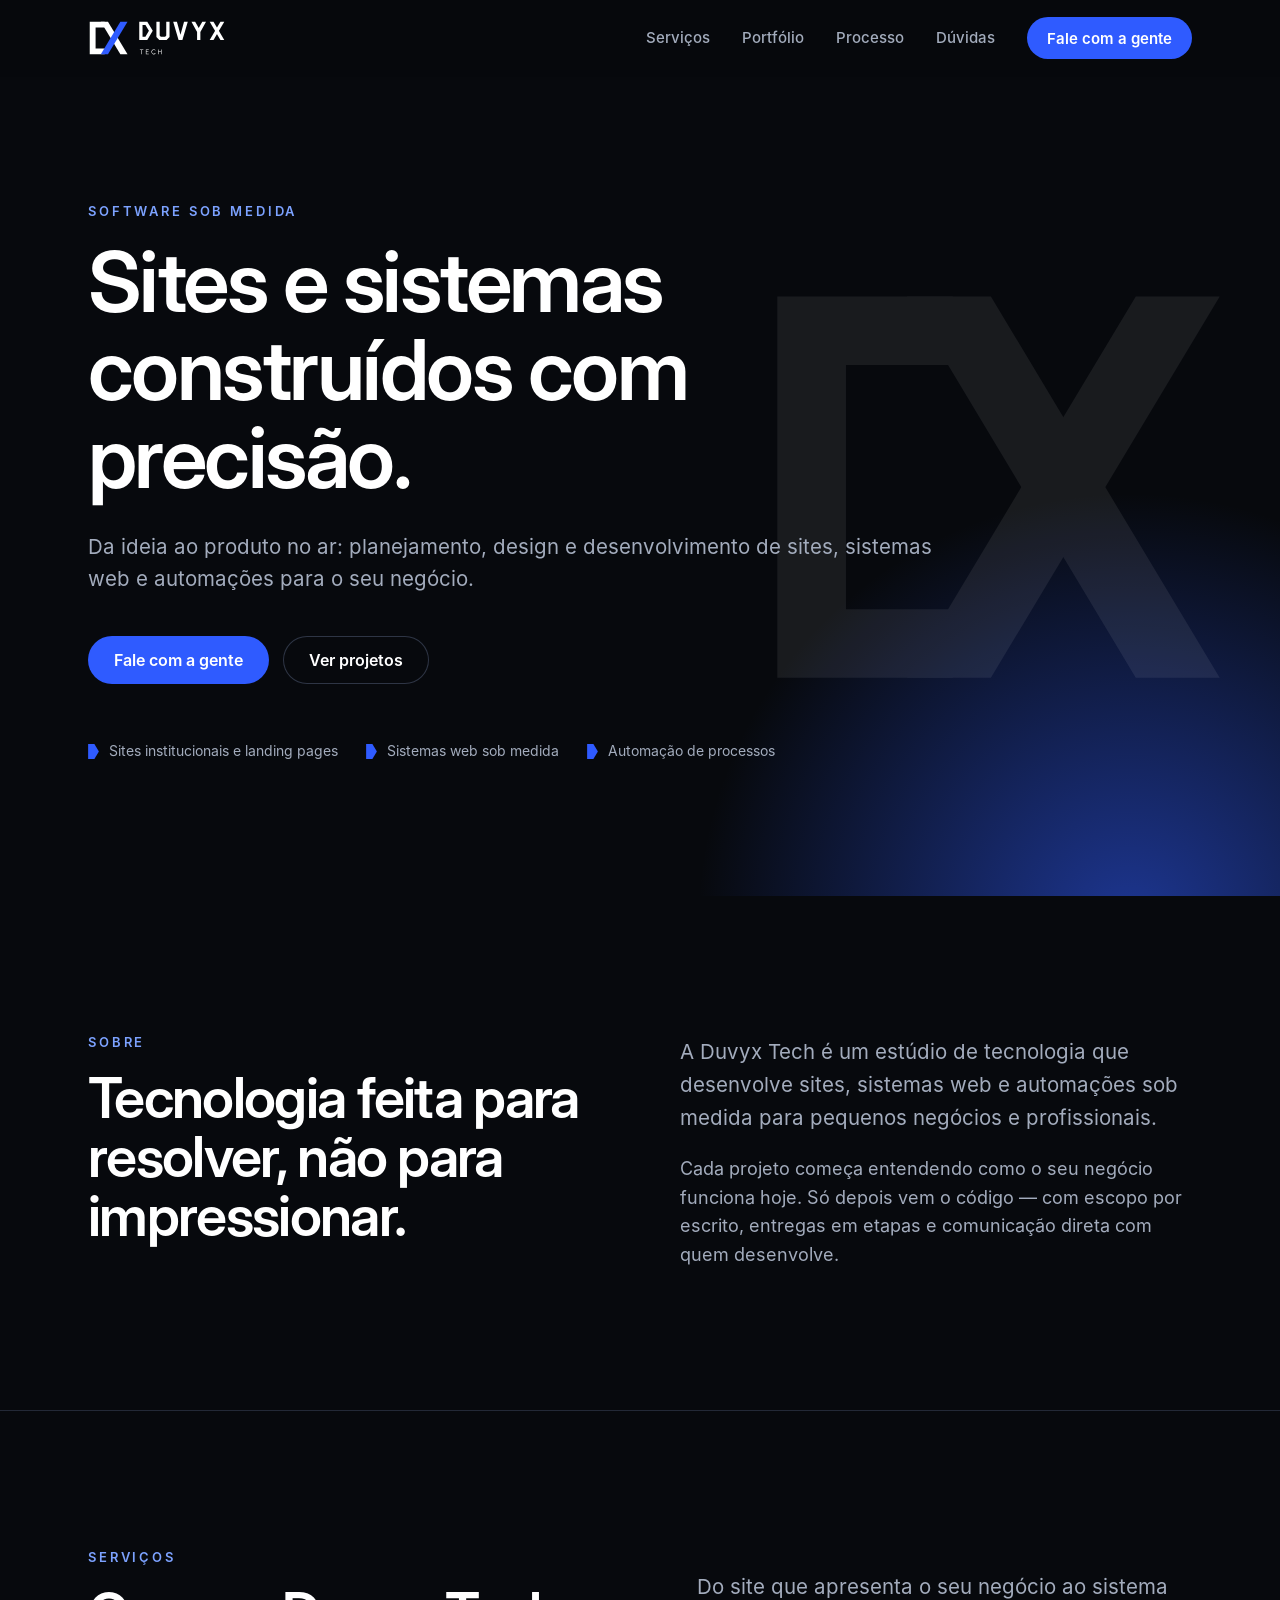
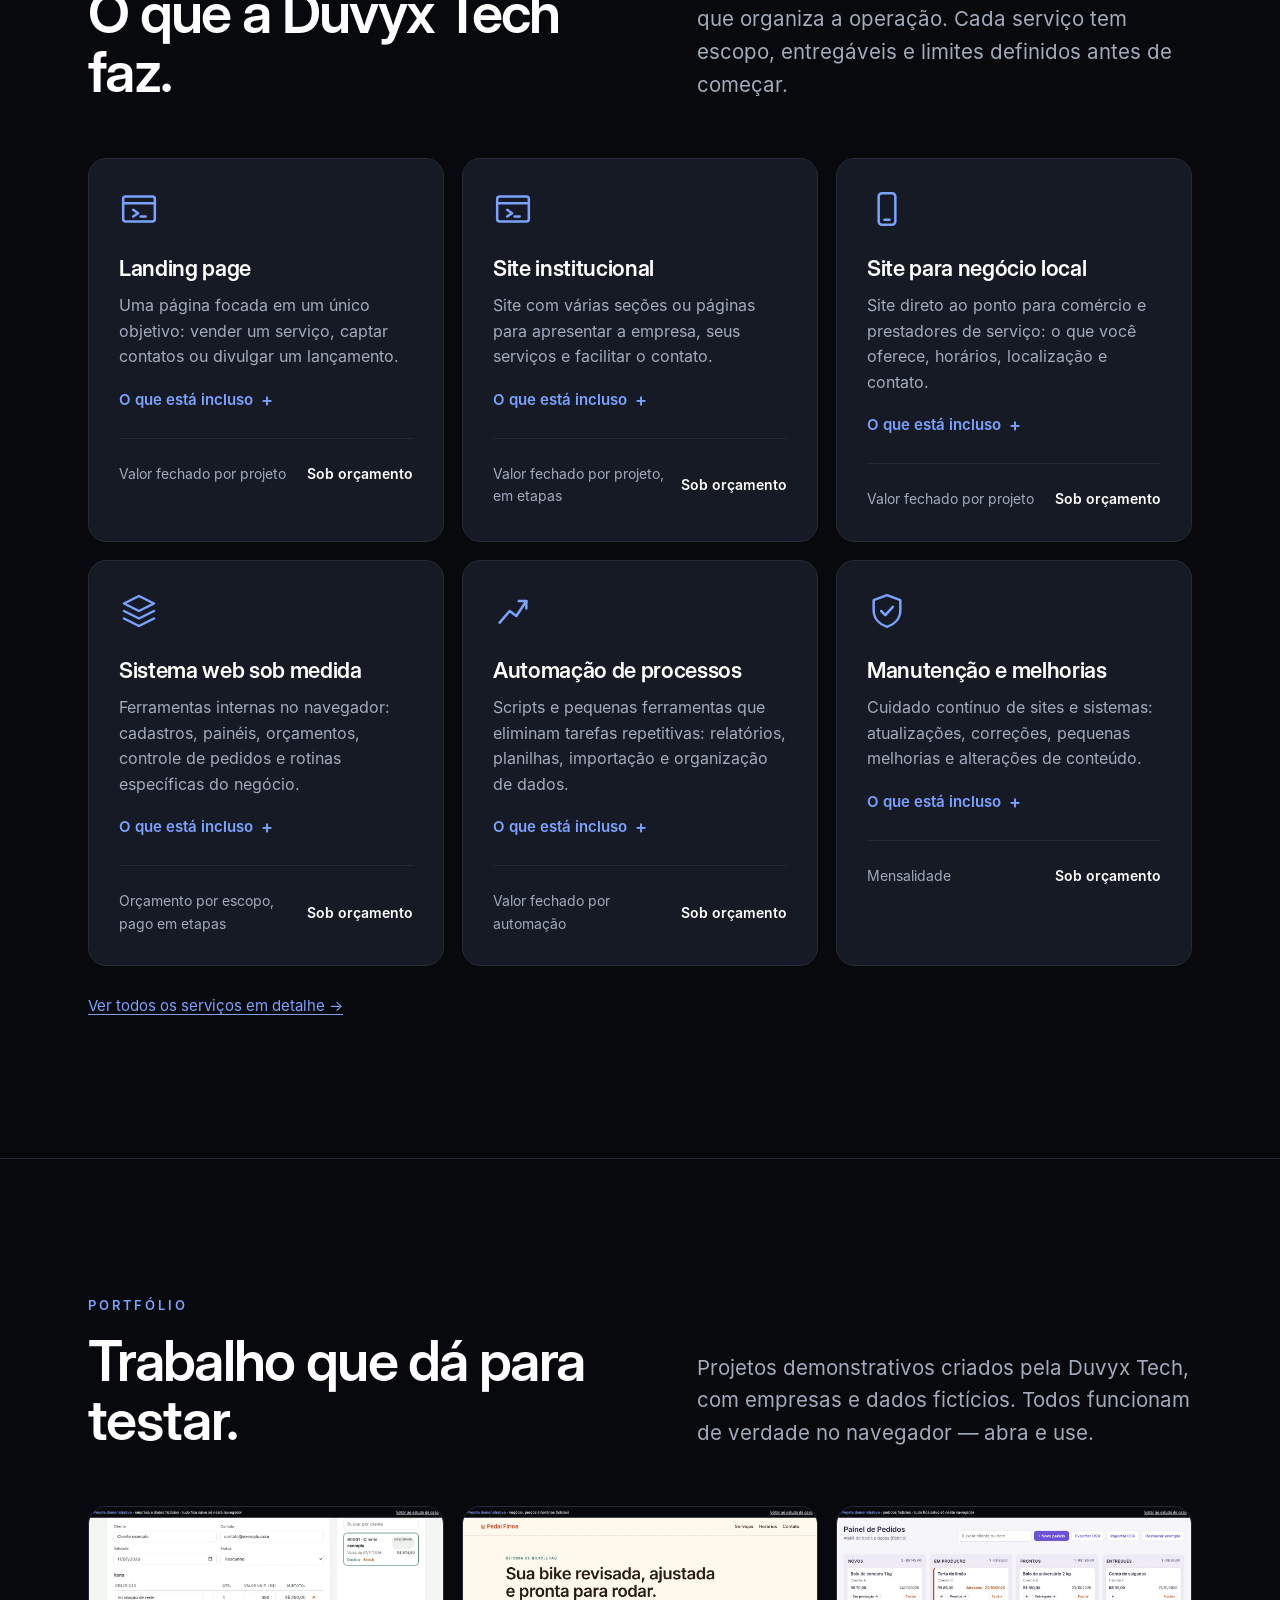
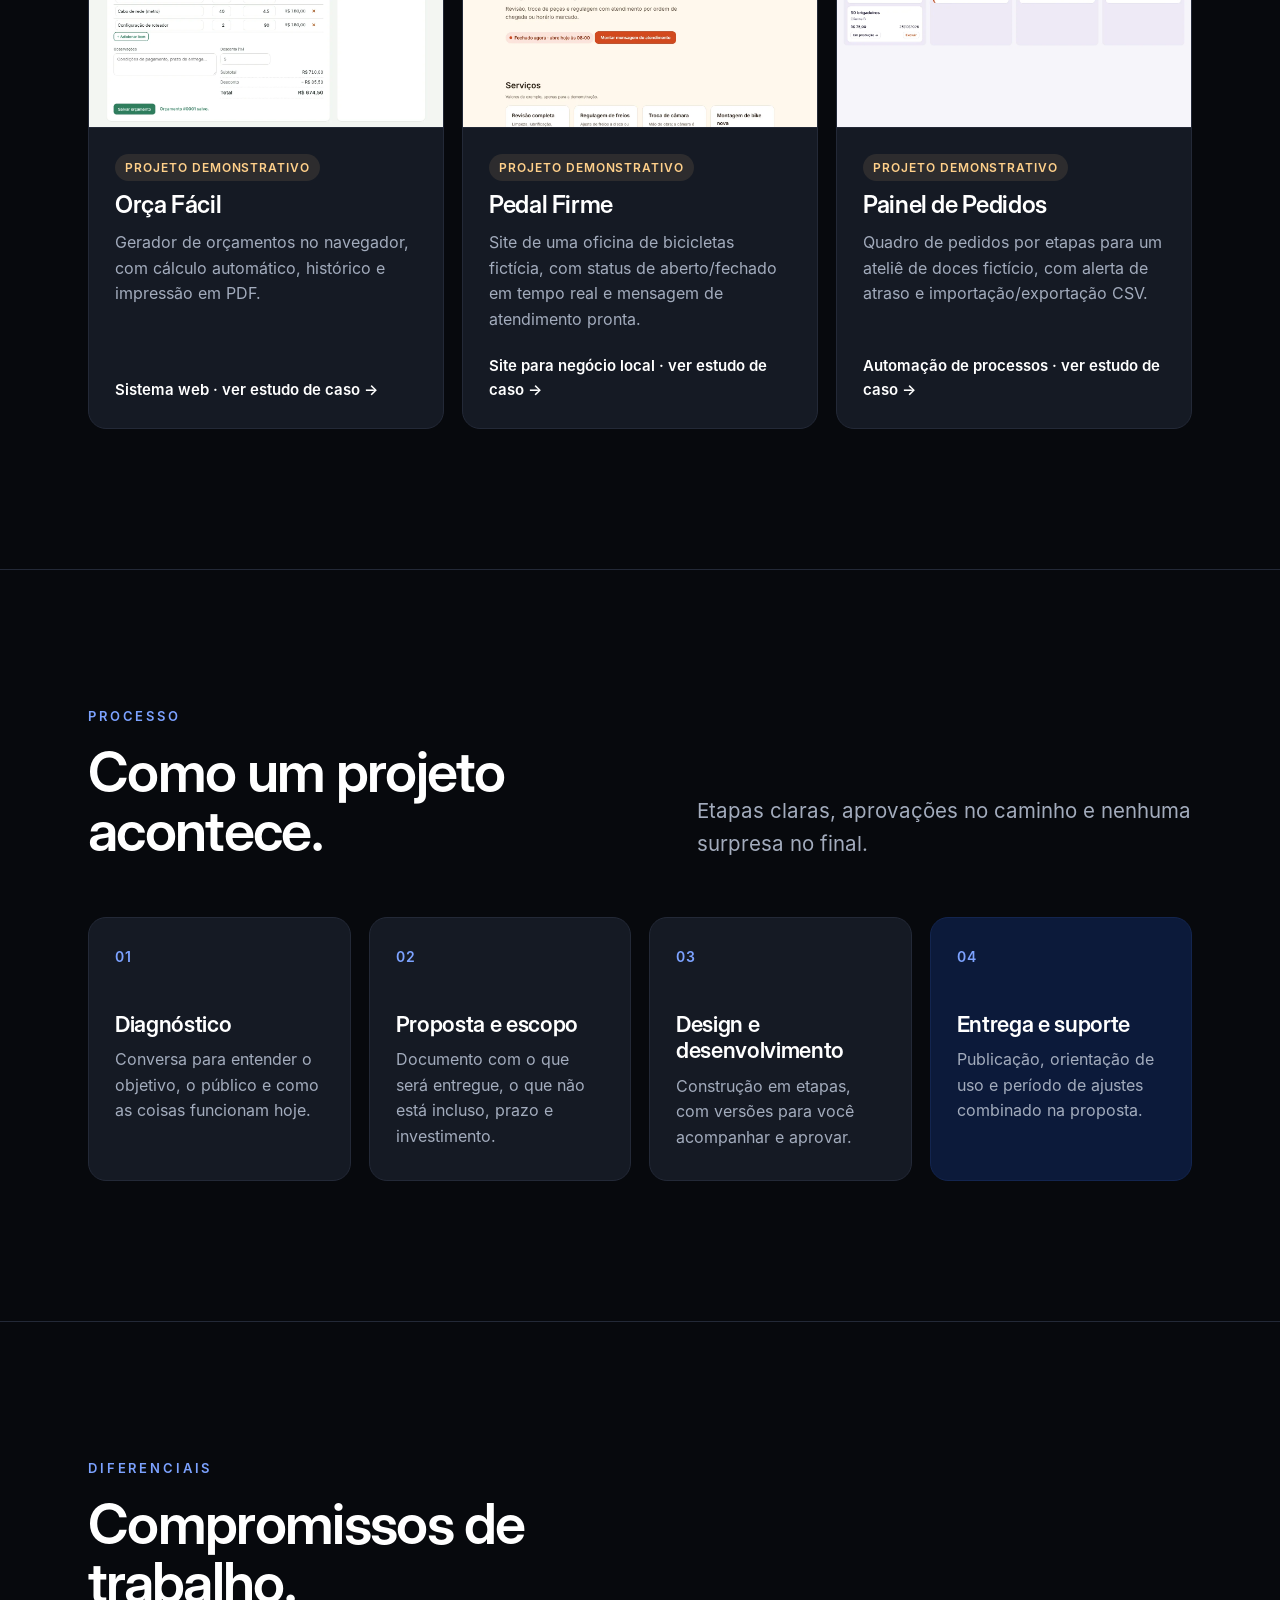
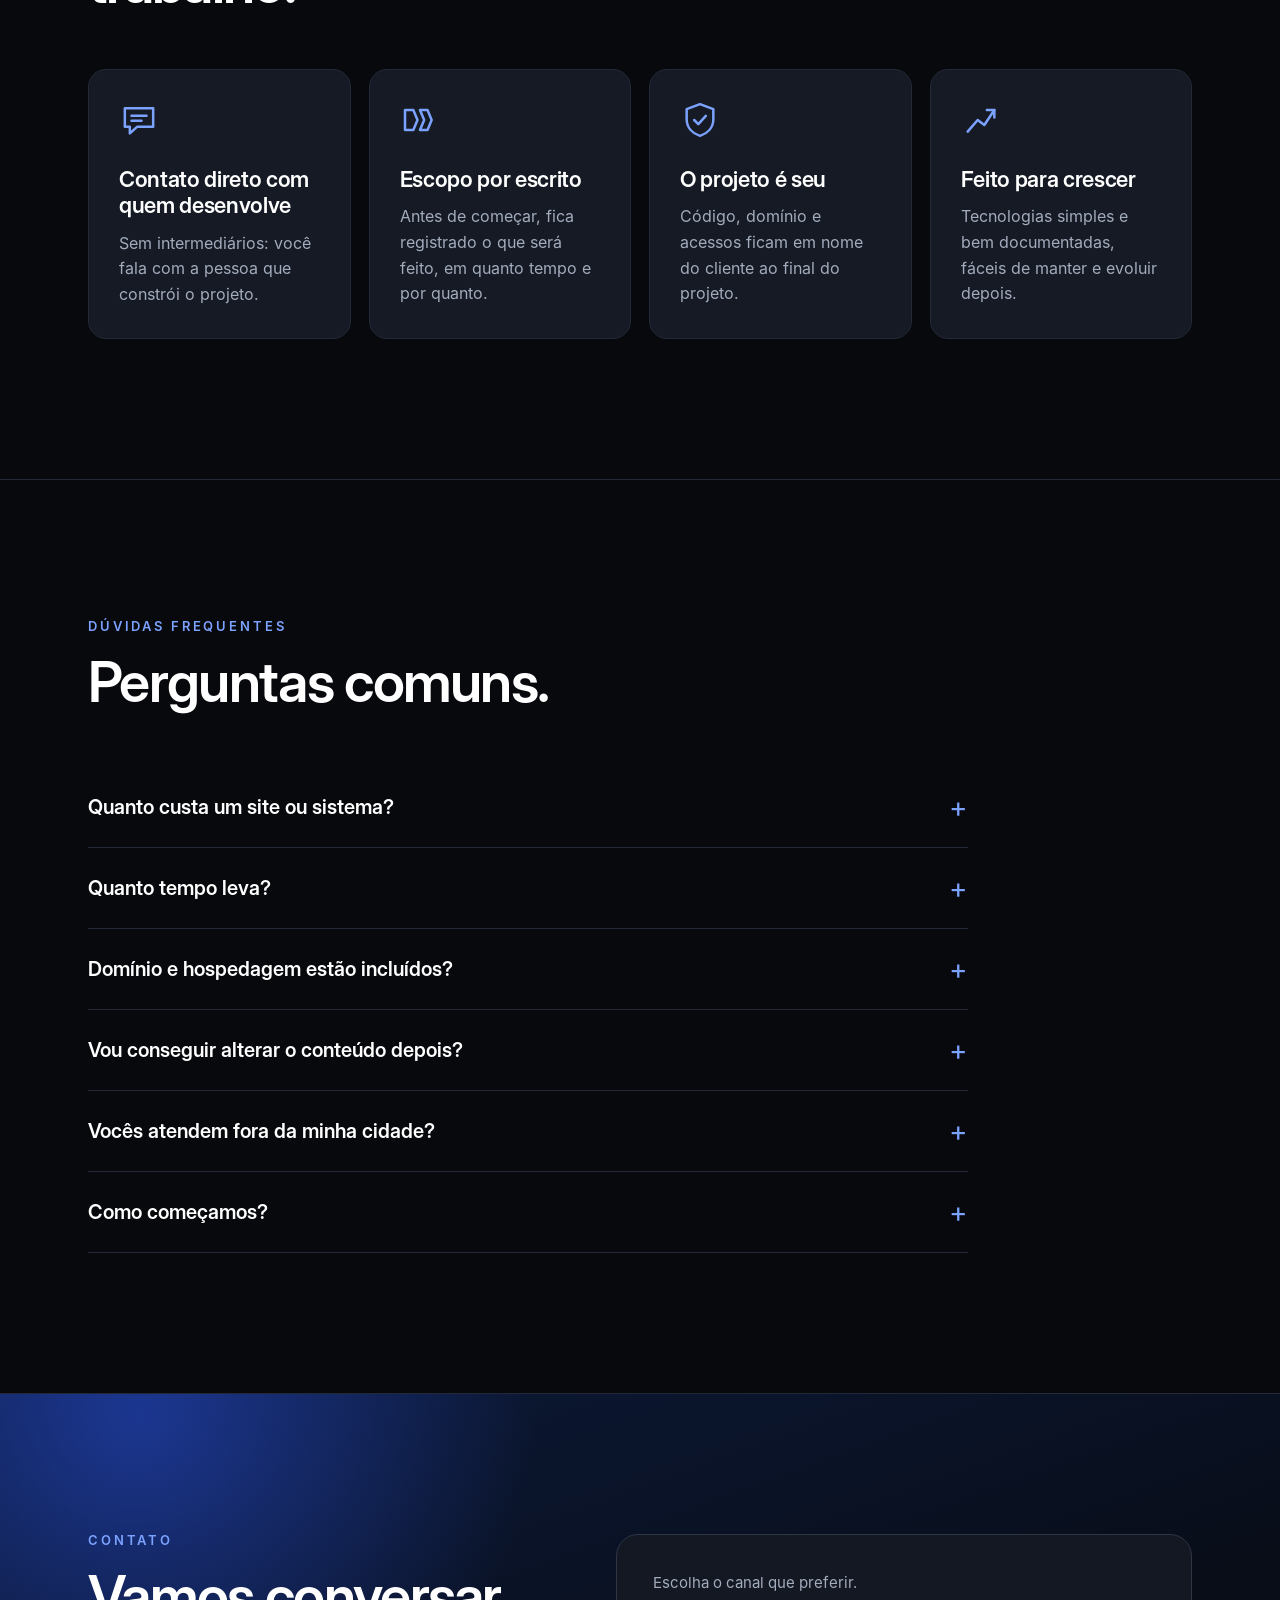
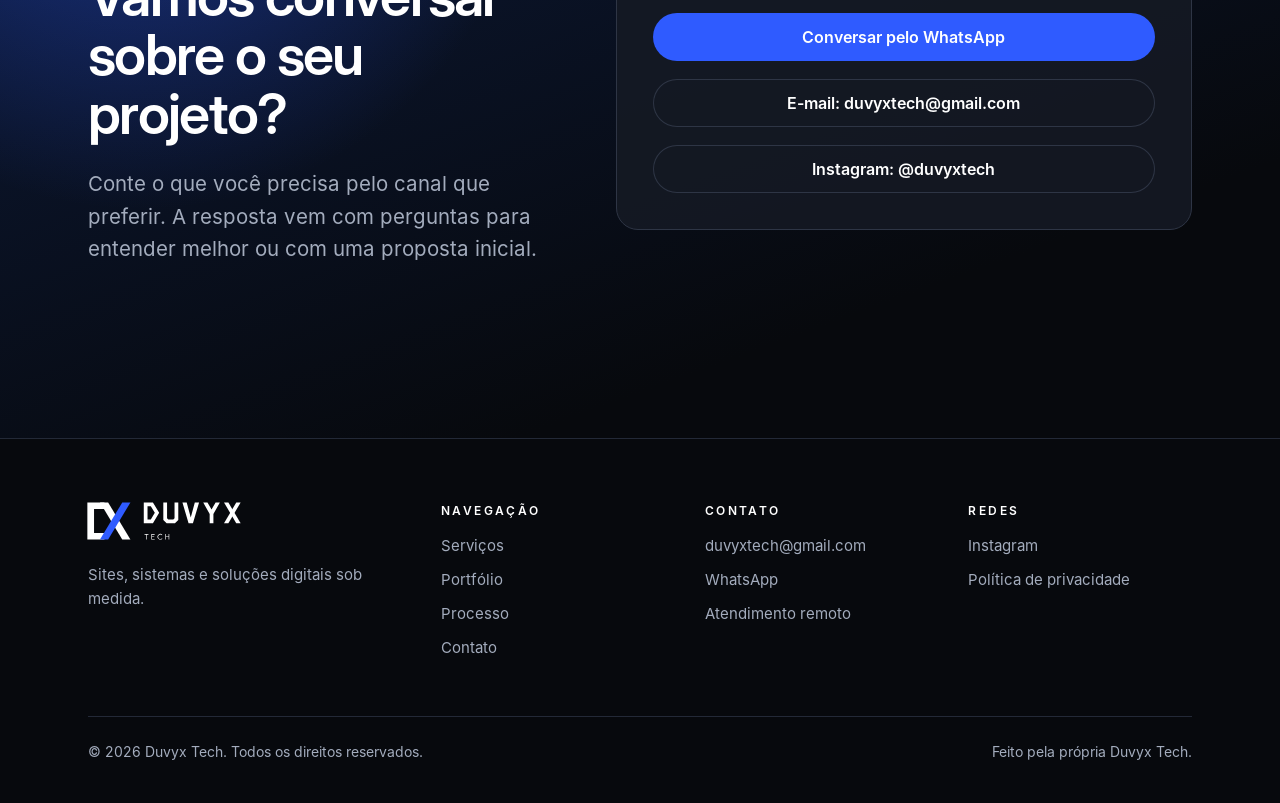
==== index.html @ 53697353 "Publica o site da Duvyx Tech Site estático gerado em 06-Site (build sem dependências): páginas, serv" ====
<!doctype html>
<html lang="pt-BR">
<head>
<meta charset="utf-8">
<meta name="viewport" content="width=device-width,initial-scale=1">
<title>Duvyx Tech — Sites, sistemas e soluções digitais sob medida</title>
<meta name="description" content="A Duvyx Tech desenvolve sites institucionais, landing pages, sistemas web e automações sob medida para pequenos negócios e profissionais.">

<link rel="canonical" href="https://yongdevo-cyber.github.io/duvyx-tech/">
<meta property="og:type" content="website">
<meta property="og:locale" content="pt_BR">
<meta property="og:site_name" content="Duvyx Tech">
<meta property="og:title" content="Duvyx Tech — Sites, sistemas e soluções digitais sob medida">
<meta property="og:description" content="A Duvyx Tech desenvolve sites institucionais, landing pages, sistemas web e automações sob medida para pequenos negócios e profissionais.">
<meta property="og:url" content="https://yongdevo-cyber.github.io/duvyx-tech/">
<meta property="og:image" content="https://yongdevo-cyber.github.io/duvyx-tech/assets/img/og-duvyx.jpg"><meta property="og:image:width" content="1200"><meta property="og:image:height" content="630">
<meta name="twitter:card" content="summary_large_image">
<meta name="theme-color" content="#07090D">
<link rel="icon" href="favicon.ico" sizes="48x48">
<link rel="icon" href="assets/favicon/favicon.svg" type="image/svg+xml">
<link rel="apple-touch-icon" href="assets/favicon/apple-touch-icon.png">
<link rel="manifest" href="site.webmanifest">
<link rel="preload" href="assets/fonts/inter-400.woff" as="font" type="font/woff" crossorigin>
<link rel="preload" href="assets/fonts/inter-display-600.woff" as="font" type="font/woff" crossorigin>
<link rel="stylesheet" href="assets/css/fonts.css">
<link rel="stylesheet" href="assets/css/main.css">
<script id="duvyx-config" type="application/json">{"contato":{"email":"duvyxtech@gmail.com","whatsapp":"5582999641201","_whatsapp":"Somente números com DDI e DDD, ex.: 5582999999999. Vazio = botões de WhatsApp não aparecem.","mensagemWhatsapp":"Olá! Vim pelo site da Duvyx Tech e gostaria de conversar sobre um projeto.","cidade":"","_cidade":"Opcional, ex.: Maceió — AL. Aparece no rodapé."},"formulario":{"exibir":false,"_exibir":"false = sem formulário no site: a seção de contato mostra WhatsApp, e-mail e Instagram. true = formulário de orçamento (configure o provedor abaixo).","provedor":"","_provedor":"\"formspree\", \"web3forms\" ou \"custom\". Vazio = o formulário valida os dados mas avisa que o envio ainda não está configurado (não finge enviar).","endpoint":"","_endpoint":"formspree: https://formspree.io/f/SEU_ID · custom: URL que aceite POST JSON e responda 2xx. Para web3forms deixe vazio.","web3formsAccessKey":"","_web3forms":"Chave pública de acesso do Web3Forms (é feita para ficar no front-end)."}}</script>
<script src="assets/js/main.js" defer></script>
</head>
<body>
<a class="skip" href="#conteudo">Pular para o conteúdo</a>
<header class="site-header">
  <div class="wrap header-inner">
    <a class="logo-link" href="index.html"><img src="assets/brand/duvyx-logo-transparente.svg" alt="Duvyx Tech — página inicial" width="200" height="71"></a>
    <button class="nav-toggle" type="button" aria-expanded="false" aria-controls="site-nav" aria-label="Abrir menu">
      <svg viewBox="0 0 24 24" fill="none" stroke="currentColor" stroke-width="2" aria-hidden="true"><path d="M3 7h18M3 12h18M3 17h18"/></svg>
    </button>
    <nav id="site-nav" class="site-nav" aria-label="Principal">
      <ul class="nav-list">
        <li><a href="servicos.html">Serviços</a></li>
        <li><a href="index.html#portfolio">Portfólio</a></li>
        <li><a href="index.html#processo">Processo</a></li>
        <li><a href="index.html#faq">Dúvidas</a></li>
        <li><a class="btn btn-primary" href="index.html#contato">Fale com a gente</a></li>
      </ul>
    </nav>
  </div>
</header>
<main id="conteudo" tabindex="-1">

<section class="hero" aria-labelledby="hero-title">
  <div class="glow" aria-hidden="true"></div>
  <img class="hero-mark" src="assets/brand/duvyx-simbolo-branco.svg" alt="" aria-hidden="true">
  <div class="wrap hero-content">
    <p class="eyebrow">Software sob medida</p>
    <h1 id="hero-title">Sites e sistemas construídos com precisão.</h1>
    <p class="lead">Da ideia ao produto no ar: planejamento, design e desenvolvimento de sites, sistemas web e automações para o seu negócio.</p>
    <div class="btn-row">
      <a class="btn btn-primary" href="#contato" >Fale com a gente</a>
      <a class="btn btn-ghost" href="#portfolio" >Ver projetos</a>
    </div>
    <ul class="hero-meta">
      <li><svg class="pent" viewBox="0 0 71.88 100" aria-hidden="true" focusable="false"><path d="M0.00,0.00 L41.87,0.00 L71.88,50.00 L41.87,100.00 L0.00,100.00 Z"/></svg>Sites institucionais e landing pages</li>
      <li><svg class="pent" viewBox="0 0 71.88 100" aria-hidden="true" focusable="false"><path d="M0.00,0.00 L41.87,0.00 L71.88,50.00 L41.87,100.00 L0.00,100.00 Z"/></svg>Sistemas web sob medida</li>
      <li><svg class="pent" viewBox="0 0 71.88 100" aria-hidden="true" focusable="false"><path d="M0.00,0.00 L41.87,0.00 L71.88,50.00 L41.87,100.00 L0.00,100.00 Z"/></svg>Automação de processos</li>
    </ul>
  </div>
</section>

<section class="section" id="sobre" aria-labelledby="sobre-title">
  <div class="wrap about">
    <div><p class="eyebrow">Sobre</p><h2 id="sobre-title">Tecnologia feita para resolver, não para impressionar.</h2></div>
    <div>
      <p class="lead">A Duvyx Tech é um estúdio de tecnologia que desenvolve sites, sistemas web e automações sob medida para pequenos negócios e profissionais.</p>
      <p class="muted">Cada projeto começa entendendo como o seu negócio funciona hoje. Só depois vem o código — com escopo por escrito, entregas em etapas e comunicação direta com quem desenvolve.</p>
      
    </div>
  </div>
</section>

<section class="section" id="servicos" aria-labelledby="serv-title">
  <div class="wrap">
    <div class="section-head">
      <div><p class="eyebrow">Serviços</p><h2 id="serv-title">O que a Duvyx Tech faz.</h2></div>
      <p class="lead">Do site que apresenta o seu negócio ao sistema que organiza a operação. Cada serviço tem escopo, entregáveis e limites definidos antes de começar.</p>
    </div>
    <div class="grid grid-3">
<article class="card service-card" id="landing-page">
  <svg class="icon" aria-hidden="true" focusable="false" xmlns="http://www.w3.org/2000/svg" viewBox="0 0 48 48"><g fill="none" stroke="currentColor" stroke-width="3" stroke-linejoin="round" stroke-linecap="round"><rect x="5" y="9" width="38" height="30" rx="3"/><line x1="5" y1="17" x2="43" y2="17"/><path d="M17 25 L23 29 L17 33"/><line x1="26" y1="33" x2="32" y2="33"/></g></svg>
  <h3>Landing page</h3>
  <p>Uma página focada em um único objetivo: vender um serviço, captar contatos ou divulgar um lançamento.</p>
  <details><summary>O que está incluso</summary><div class="service-detail">
  <div><h4>Para quem</h4><p>Profissionais, infoprodutores e negócios que precisam divulgar uma oferta específica.</p></div>
  <div><h4>Resolve</h4><p>Anúncios e posts que levam para um perfil genérico, sem um lugar claro para o visitante agir.</p></div>
  <div><h4>Entregáveis</h4><ul><li>Página única responsiva</li><li>Texto organizado a partir das informações do cliente</li><li>Botões de contato (WhatsApp/formulário)</li><li>Configuração de título, descrição e favicon</li><li>Publicação na hospedagem escolhida</li></ul></div>
  <div><h4>Não incluso</h4><ul><li>Criação de identidade visual</li><li>Produção de fotos e vídeos</li><li>Gestão de anúncios</li><li>Custos de domínio e hospedagem</li></ul></div>
  <div><h4>Prazo estimado</h4><p>5 a 10 dias úteis após o recebimento do conteúdo</p></div>
  <div><h4>Manutenção</h4><p>Ajustes mensais opcionais</p></div>
</div></details>
  <div class="price"><span>Valor fechado por projeto</span><strong>Sob orçamento</strong></div>
</article>
<article class="card service-card" id="site-institucional">
  <svg class="icon" aria-hidden="true" focusable="false" xmlns="http://www.w3.org/2000/svg" viewBox="0 0 48 48"><g fill="none" stroke="currentColor" stroke-width="3" stroke-linejoin="round" stroke-linecap="round"><rect x="5" y="9" width="38" height="30" rx="3"/><line x1="5" y1="17" x2="43" y2="17"/><path d="M17 25 L23 29 L17 33"/><line x1="26" y1="33" x2="32" y2="33"/></g></svg>
  <h3>Site institucional</h3>
  <p>Site com várias seções ou páginas para apresentar a empresa, seus serviços e facilitar o contato.</p>
  <details><summary>O que está incluso</summary><div class="service-detail">
  <div><h4>Para quem</h4><p>Empresas e profissionais que precisam de presença profissional e confiável na internet.</p></div>
  <div><h4>Resolve</h4><p>Falta de um endereço próprio que explique o que a empresa faz e passe credibilidade.</p></div>
  <div><h4>Entregáveis</h4><ul><li>Até 5 páginas ou seções (combinadas no escopo)</li><li>Layout responsivo alinhado à marca do cliente</li><li>Formulário de contato e WhatsApp</li><li>SEO técnico básico (títulos, descrições, sitemap)</li><li>Publicação e orientação de uso</li></ul></div>
  <div><h4>Não incluso</h4><ul><li>Redação extensa de conteúdo</li><li>Loja virtual</li><li>Integrações com sistemas de terceiros não previstas</li><li>Custos de domínio e hospedagem</li></ul></div>
  <div><h4>Prazo estimado</h4><p>2 a 4 semanas, conforme o escopo</p></div>
  <div><h4>Manutenção</h4><p>Plano de manutenção mensal opcional</p></div>
</div></details>
  <div class="price"><span>Valor fechado por projeto, em etapas</span><strong>Sob orçamento</strong></div>
</article>
<article class="card service-card" id="negocio-local">
  <svg class="icon" aria-hidden="true" focusable="false" xmlns="http://www.w3.org/2000/svg" viewBox="0 0 48 48"><g fill="none" stroke="currentColor" stroke-width="3" stroke-linejoin="round" stroke-linecap="round"><rect x="14" y="5" width="20" height="38" rx="4"/><line x1="21" y1="37" x2="27" y2="37"/></g></svg>
  <h3>Site para negócio local</h3>
  <p>Site direto ao ponto para comércio e prestadores de serviço: o que você oferece, horários, localização e contato.</p>
  <details><summary>O que está incluso</summary><div class="service-detail">
  <div><h4>Para quem</h4><p>Comércios, clínicas, oficinas, salões, restaurantes e prestadores de serviço da cidade.</p></div>
  <div><h4>Resolve</h4><p>Clientes que não encontram informações básicas e desistem antes de chamar.</p></div>
  <div><h4>Entregáveis</h4><ul><li>Página responsiva com serviços/cardápio</li><li>Horários e mapa de localização</li><li>Botão de WhatsApp com mensagem pronta</li><li>Orientação para o Perfil da Empresa no Google</li></ul></div>
  <div><h4>Não incluso</h4><ul><li>Gestão de redes sociais</li><li>Agendamento ou pagamento on-line (orçado à parte)</li><li>Custos de domínio e hospedagem</li></ul></div>
  <div><h4>Prazo estimado</h4><p>1 a 2 semanas após o recebimento do conteúdo</p></div>
  <div><h4>Manutenção</h4><p>Atualização de informações mensal opcional</p></div>
</div></details>
  <div class="price"><span>Valor fechado por projeto</span><strong>Sob orçamento</strong></div>
</article>
<article class="card service-card" id="sistema-web">
  <svg class="icon" aria-hidden="true" focusable="false" xmlns="http://www.w3.org/2000/svg" viewBox="0 0 48 48"><g fill="none" stroke="currentColor" stroke-width="3" stroke-linejoin="round" stroke-linecap="round"><path d="M24 6 L42 15 L24 24 L6 15 Z"/><path d="M6 24 L24 33 L42 24"/><path d="M6 33 L24 42 L42 33"/></g></svg>
  <h3>Sistema web sob medida</h3>
  <p>Ferramentas internas no navegador: cadastros, painéis, orçamentos, controle de pedidos e rotinas específicas do negócio.</p>
  <details><summary>O que está incluso</summary><div class="service-detail">
  <div><h4>Para quem</h4><p>Pequenas empresas que controlam processos em planilhas, cadernos ou mensagens soltas.</p></div>
  <div><h4>Resolve</h4><p>Dados espalhados, retrabalho e dificuldade de saber o que está acontecendo no negócio.</p></div>
  <div><h4>Entregáveis</h4><ul><li>Levantamento de requisitos por escrito</li><li>Protótipo navegável para validação</li><li>Sistema desenvolvido em etapas</li><li>Treinamento de uso</li><li>Código-fonte e acessos entregues ao cliente</li></ul></div>
  <div><h4>Não incluso</h4><ul><li>Integrações com APIs pagas de terceiros (custo do cliente)</li><li>Funcionalidades fora do escopo aprovado</li><li>Suporte além do período combinado</li></ul></div>
  <div><h4>Prazo estimado</h4><p>Definido após o levantamento; projetos pequenos costumam levar de 4 a 10 semanas</p></div>
  <div><h4>Manutenção</h4><p>Suporte e evolução mensal opcional</p></div>
</div></details>
  <div class="price"><span>Orçamento por escopo, pago em etapas</span><strong>Sob orçamento</strong></div>
</article>
<article class="card service-card" id="automacao">
  <svg class="icon" aria-hidden="true" focusable="false" xmlns="http://www.w3.org/2000/svg" viewBox="0 0 48 48"><g fill="none" stroke="currentColor" stroke-width="3" stroke-linejoin="round" stroke-linecap="round"><path d="M8 38 L20 24 L28 30 L40 12"/><path d="M31 12 H40 V21"/></g></svg>
  <h3>Automação de processos</h3>
  <p>Scripts e pequenas ferramentas que eliminam tarefas repetitivas: relatórios, planilhas, importação e organização de dados.</p>
  <details><summary>O que está incluso</summary><div class="service-detail">
  <div><h4>Para quem</h4><p>Negócios com tarefas manuais repetidas toda semana.</p></div>
  <div><h4>Resolve</h4><p>Horas gastas copiando dados, montando relatórios e conferindo planilhas à mão.</p></div>
  <div><h4>Entregáveis</h4><ul><li>Mapeamento da tarefa atual</li><li>Automação funcionando com dados de teste e reais</li><li>Instruções de uso</li><li>Ajustes no período de garantia</li></ul></div>
  <div><h4>Não incluso</h4><ul><li>Ferramentas pagas de terceiros</li><li>Acesso a sistemas sem autorização do responsável</li></ul></div>
  <div><h4>Prazo estimado</h4><p>1 a 3 semanas, conforme a tarefa</p></div>
  <div><h4>Manutenção</h4><p>Manutenção opcional</p></div>
</div></details>
  <div class="price"><span>Valor fechado por automação</span><strong>Sob orçamento</strong></div>
</article>
<article class="card service-card" id="manutencao">
  <svg class="icon" aria-hidden="true" focusable="false" xmlns="http://www.w3.org/2000/svg" viewBox="0 0 48 48"><g fill="none" stroke="currentColor" stroke-width="3" stroke-linejoin="round" stroke-linecap="round"><path d="M24 5 L40 11 V23 C40 33 33 40 24 43 C15 40 8 33 8 23 V11 Z"/><path d="M17 24 L22 29 L31 19"/></g></svg>
  <h3>Manutenção e melhorias</h3>
  <p>Cuidado contínuo de sites e sistemas: atualizações, correções, pequenas melhorias e alterações de conteúdo.</p>
  <details><summary>O que está incluso</summary><div class="service-detail">
  <div><h4>Para quem</h4><p>Clientes da Duvyx Tech e quem já tem um site e precisa de alguém para cuidar dele.</p></div>
  <div><h4>Resolve</h4><p>Site desatualizado, quebrado ou sem ninguém para fazer alterações simples.</p></div>
  <div><h4>Entregáveis</h4><ul><li>Banco de horas mensal combinado</li><li>Atualizações e correções</li><li>Alterações de texto e imagens</li><li>Verificação periódica do funcionamento</li></ul></div>
  <div><h4>Não incluso</h4><ul><li>Novas funcionalidades grandes (orçadas à parte)</li><li>Horas não usadas não acumulam, salvo acordo</li></ul></div>
  <div><h4>Prazo estimado</h4><p>Atendimento conforme o plano contratado</p></div>
  <div><h4>Manutenção</h4><p>Sim — é o próprio serviço</p></div>
</div></details>
  <div class="price"><span>Mensalidade</span><strong>Sob orçamento</strong></div>
</article></div>
    <p class="portfolio-note"><a href="servicos.html">Ver todos os serviços em detalhe →</a></p>
  </div>
</section>

<section class="section" id="portfolio" aria-labelledby="port-title">
  <div class="wrap">
    <div class="section-head">
      <div><p class="eyebrow">Portfólio</p><h2 id="port-title">Trabalho que dá para testar.</h2></div>
      <p class="lead">Projetos demonstrativos criados pela Duvyx Tech, com empresas e dados fictícios. Todos funcionam de verdade no navegador — abra e use.</p>
    </div>
    <div class="grid grid-3">
<a class="project" href="portfolio/orca-facil.html">
  <figure><img src="assets/img/portfolio/orca-facil.webp" alt="Tela do projeto Orça Fácil" width="1280" height="800" loading="lazy" decoding="async"></figure>
  <div class="project-body">
    <span class="tag demo">Projeto demonstrativo</span>
    <h3>Orça Fácil</h3>
    <p>Gerador de orçamentos no navegador, com cálculo automático, histórico e impressão em PDF.</p>
    <span class="more">Sistema web · ver estudo de caso →</span>
  </div>
</a>
<a class="project" href="portfolio/pedal-firme.html">
  <figure><img src="assets/img/portfolio/pedal-firme.webp" alt="Tela do projeto Pedal Firme" width="1280" height="800" loading="lazy" decoding="async"></figure>
  <div class="project-body">
    <span class="tag demo">Projeto demonstrativo</span>
    <h3>Pedal Firme</h3>
    <p>Site de uma oficina de bicicletas fictícia, com status de aberto/fechado em tempo real e mensagem de atendimento pronta.</p>
    <span class="more">Site para negócio local · ver estudo de caso →</span>
  </div>
</a>
<a class="project" href="portfolio/painel-pedidos.html">
  <figure><img src="assets/img/portfolio/painel-pedidos.webp" alt="Tela do projeto Painel de Pedidos" width="1280" height="800" loading="lazy" decoding="async"></figure>
  <div class="project-body">
    <span class="tag demo">Projeto demonstrativo</span>
    <h3>Painel de Pedidos</h3>
    <p>Quadro de pedidos por etapas para um ateliê de doces fictício, com alerta de atraso e importação/exportação CSV.</p>
    <span class="more">Automação de processos · ver estudo de caso →</span>
  </div>
</a></div>
  </div>
</section>

<section class="section" id="processo" aria-labelledby="proc-title">
  <div class="wrap">
    <div class="section-head">
      <div><p class="eyebrow">Processo</p><h2 id="proc-title">Como um projeto acontece.</h2></div>
      <p class="lead">Etapas claras, aprovações no caminho e nenhuma surpresa no final.</p>
    </div>
    <ol class="steps"><li><h3>Diagnóstico</h3><p>Conversa para entender o objetivo, o público e como as coisas funcionam hoje.</p></li><li><h3>Proposta e escopo</h3><p>Documento com o que será entregue, o que não está incluso, prazo e investimento.</p></li><li><h3>Design e desenvolvimento</h3><p>Construção em etapas, com versões para você acompanhar e aprovar.</p></li><li><h3>Entrega e suporte</h3><p>Publicação, orientação de uso e período de ajustes combinado na proposta.</p></li></ol>
  </div>
</section>

<section class="section" id="diferenciais" aria-labelledby="dif-title">
  <div class="wrap">
    <div class="section-head">
      <div><p class="eyebrow">Diferenciais</p><h2 id="dif-title">Compromissos de trabalho.</h2></div>
    </div>
    <div class="grid grid-4"><div class="card"><svg class="icon" aria-hidden="true" focusable="false" xmlns="http://www.w3.org/2000/svg" viewBox="0 0 48 48"><g fill="none" stroke="currentColor" stroke-width="3" stroke-linejoin="round" stroke-linecap="round"><path d="M7 10 H41 V32 H22 L13 40 V32 H7 Z"/><line x1="15" y1="19" x2="33" y2="19"/><line x1="15" y1="25" x2="27" y2="25"/></g></svg><h3>Contato direto com quem desenvolve</h3><p>Sem intermediários: você fala com a pessoa que constrói o projeto.</p></div><div class="card"><svg class="icon" aria-hidden="true" focusable="false" xmlns="http://www.w3.org/2000/svg" viewBox="0 0 48 48"><g fill="none" stroke="currentColor" stroke-width="3" stroke-linejoin="round" stroke-linecap="round"><path d="M6 12 H16 L21 24 L16 36 H6 Z"/><path d="M24 12 H33 L38 24 L33 36 H24 L29 24 Z"/></g></svg><h3>Escopo por escrito</h3><p>Antes de começar, fica registrado o que será feito, em quanto tempo e por quanto.</p></div><div class="card"><svg class="icon" aria-hidden="true" focusable="false" xmlns="http://www.w3.org/2000/svg" viewBox="0 0 48 48"><g fill="none" stroke="currentColor" stroke-width="3" stroke-linejoin="round" stroke-linecap="round"><path d="M24 5 L40 11 V23 C40 33 33 40 24 43 C15 40 8 33 8 23 V11 Z"/><path d="M17 24 L22 29 L31 19"/></g></svg><h3>O projeto é seu</h3><p>Código, domínio e acessos ficam em nome do cliente ao final do projeto.</p></div><div class="card"><svg class="icon" aria-hidden="true" focusable="false" xmlns="http://www.w3.org/2000/svg" viewBox="0 0 48 48"><g fill="none" stroke="currentColor" stroke-width="3" stroke-linejoin="round" stroke-linecap="round"><path d="M8 38 L20 24 L28 30 L40 12"/><path d="M31 12 H40 V21"/></g></svg><h3>Feito para crescer</h3><p>Tecnologias simples e bem documentadas, fáceis de manter e evoluir depois.</p></div></div>
  </div>
</section>

<section class="section" id="faq" aria-labelledby="faq-title">
  <div class="wrap">
    <div class="section-head"><div><p class="eyebrow">Dúvidas frequentes</p><h2 id="faq-title">Perguntas comuns.</h2></div></div>
    <div class="faq"><details><summary>Quanto custa um site ou sistema?</summary><p>Depende do escopo: número de páginas, funcionalidades, integrações e prazo. Depois de entender o projeto, você recebe uma proposta por escrito com valor fechado ou por etapas.</p></details><details><summary>Quanto tempo leva?</summary><p>Landing pages e sites para negócios locais costumam levar de 1 a 2 semanas após o recebimento do conteúdo. Sites institucionais, de 2 a 4 semanas. Sistemas são estimados após o levantamento de requisitos.</p></details><details><summary>Domínio e hospedagem estão incluídos?</summary><p>Não. Eles ficam no seu nome, para que você seja o dono. A Duvyx Tech orienta a contratação e faz a configuração. Muitos sites simples podem ser hospedados em planos gratuitos.</p></details><details><summary>Vou conseguir alterar o conteúdo depois?</summary><p>Sim. Você pode contratar um plano de manutenção para alterações, ou receber orientação para fazer ajustes simples por conta própria, conforme combinado na proposta.</p></details><details><summary>Vocês atendem fora da minha cidade?</summary><p>Sim. O atendimento pode ser feito a distância, por videochamada e mensagens.</p></details><details><summary>Como começamos?</summary><p>Preencha o formulário de orçamento ou envie uma mensagem. O primeiro passo é uma conversa para entender o que você precisa.</p></details></div>
  </div>
</section>

<section class="section cta" id="contato" aria-labelledby="cta-title">
  <div class="glow" aria-hidden="true"></div>
  <div class="wrap cta-grid">
    <div class="cta-aside">
      <p class="eyebrow">Contato</p>
      <h2 id="cta-title">Vamos conversar sobre o seu projeto?</h2>
      <p class="lead">Conte o que você precisa pelo canal que preferir. A resposta vem com perguntas para entender melhor ou com uma proposta inicial.</p>
      
      
    </div>
    <div class="form contact-card" aria-label="Canais de contato">
      <p class="full muted" style="font-size:15px">Escolha o canal que preferir.</p>
      <a class="btn btn-primary btn-whats-main full" href="https://wa.me/5582999641201?text=Ol%C3%A1!%20Vim%20pelo%20site%20da%20Duvyx%20Tech%20e%20gostaria%20de%20conversar%20sobre%20um%20projeto." target="_blank" rel="noopener">Conversar pelo WhatsApp</a>
      <a class="btn btn-ghost full" href="mailto:duvyxtech@gmail.com">E-mail: duvyxtech@gmail.com</a>
      <a class="btn btn-ghost full" href="https://www.instagram.com/duvyxtech/" target="_blank" rel="noopener">Instagram: @duvyxtech</a>
    </div>
  </div>
</section>
</main>
<footer class="site-footer">
  <div class="wrap">
    <div class="footer-grid">
      <div>
        <a class="footer-logo" href="index.html"><img src="assets/brand/duvyx-logo-transparente.svg" alt="Duvyx Tech" width="220" height="78"></a>
        <p>Sites, sistemas e soluções digitais sob medida.</p>
      </div>
      <div><h2>Navegação</h2><ul>
        <li><a href="servicos.html">Serviços</a></li>
        <li><a href="index.html#portfolio">Portfólio</a></li>
        <li><a href="index.html#processo">Processo</a></li>
        <li><a href="index.html#contato">Contato</a></li>
      </ul></div>
      <div><h2>Contato</h2><ul><li><a href="mailto:duvyxtech@gmail.com">duvyxtech@gmail.com</a></li><li><a href="https://wa.me/5582999641201?text=Ol%C3%A1!%20Vim%20pelo%20site%20da%20Duvyx%20Tech%20e%20gostaria%20de%20conversar%20sobre%20um%20projeto." target="_blank" rel="noopener">WhatsApp</a></li><li>Atendimento remoto</li></ul></div>
      <div><h2>Redes</h2><ul><li><a href="https://www.instagram.com/duvyxtech/" target="_blank" rel="noopener">Instagram</a></li><li><a href="privacidade.html">Política de privacidade</a></li></ul></div>
    </div>
    <div class="footer-bottom"><span>© <span data-year>2026</span> Duvyx Tech. Todos os direitos reservados.</span><span>Feito pela própria Duvyx Tech.</span></div>
  </div>
</footer>
</body>
</html>
---- assets/css/fonts.css ----
/* Inter e Inter Display (SIL Open Font License) — subconjunto latino, servidas localmente */
@font-face{font-family:Inter;font-style:normal;font-weight:400;font-display:swap;src:url(../fonts/inter-400.woff) format('woff')}
@font-face{font-family:Inter;font-style:normal;font-weight:500;font-display:swap;src:url(../fonts/inter-500.woff) format('woff')}
@font-face{font-family:Inter;font-style:normal;font-weight:600;font-display:swap;src:url(../fonts/inter-600.woff) format('woff')}
@font-face{font-family:'Inter Display';font-style:normal;font-weight:500;font-display:swap;src:url(../fonts/inter-display-500.woff) format('woff')}
@font-face{font-family:'Inter Display';font-style:normal;font-weight:600;font-display:swap;src:url(../fonts/inter-display-600.woff) format('woff')}
---- assets/css/main.css ----
/* =========================================================
   Duvyx Tech — estilos do site
   Tokens = paleta oficial (02-Identidade-Visual/paleta/duvyx-cores.css)
   ========================================================= */
:root{
  --void:#07090D; --navy:#0C1A3A; --navy2:#13254F; --blue:#2F5BFF; --signal:#7CA2FF;
  --graph:#151A24; --steel:#5A6478; --mist:#A3ACBD; --ice:#EDF1F7; --white:#FFFFFF;
  --line:#232937; --line2:#2E3545; --danger:#FF8A7A; --ok:#7FE0B4;
  --font:Inter,"Segoe UI",system-ui,-apple-system,Helvetica,Arial,sans-serif;
  --display:"Inter Display",Inter,"Segoe UI",system-ui,sans-serif;
  --wrap:1200px; --gutter:clamp(16px,4vw,48px); --radius:18px;
}
*,*::before,*::after{box-sizing:border-box}
html{scroll-behavior:smooth;-webkit-text-size-adjust:100%}
@media (prefers-reduced-motion:reduce){html{scroll-behavior:auto}*{transition:none!important;animation:none!important}}
body{margin:0;background:var(--void);color:var(--ice);font:400 17px/1.6 var(--font);-webkit-font-smoothing:antialiased;overflow-x:hidden}
img,svg{display:block;max-width:100%}
a{color:var(--signal);text-underline-offset:3px}
a:hover{color:var(--white)}
:focus-visible{outline:2px solid var(--signal);outline-offset:3px;border-radius:6px}
h1,h2,h3{font-family:var(--display);font-weight:600;letter-spacing:-.03em;line-height:1.05;color:var(--white);margin:0}
h1{font-size:clamp(40px,7vw,84px)}
h2{font-size:clamp(32px,4.6vw,56px)}
h3{font-size:22px;letter-spacing:-.015em;line-height:1.2}
p{margin:0}
.sr-only{position:absolute!important;width:1px;height:1px;padding:0;margin:-1px;overflow:hidden;clip:rect(0,0,0,0);white-space:nowrap;border:0}
.skip{position:absolute;left:16px;top:-60px;z-index:100;background:var(--blue);color:#fff;padding:12px 18px;border-radius:10px;font-weight:600;text-decoration:none}
.skip:focus{top:12px}
.wrap{max-width:var(--wrap);margin:0 auto;padding:0 var(--gutter)}
.eyebrow{font:600 13px/1 var(--font);letter-spacing:.22em;text-transform:uppercase;color:var(--signal);margin:0 0 20px}
.lead{font-size:clamp(18px,1.6vw,21px);color:var(--mist);max-width:640px}
.muted{color:var(--mist)}

/* Botões */
.btn{display:inline-flex;align-items:center;justify-content:center;gap:10px;min-height:48px;padding:0 26px;border-radius:999px;border:0;
  font:600 16px var(--font);text-decoration:none;cursor:pointer;transition:background .2s,color .2s,box-shadow .2s;white-space:nowrap}
.btn-primary{background:var(--blue);color:#fff}
.btn-primary:hover{background:#4A70FF;color:#fff}
.btn-ghost{background:transparent;color:var(--white);box-shadow:inset 0 0 0 1px var(--line2)}
.btn-ghost:hover{box-shadow:inset 0 0 0 1px var(--mist);color:#fff}
.btn-whats{background:transparent;color:var(--white);box-shadow:inset 0 0 0 1px var(--line2)}
.btn-whats:hover{box-shadow:inset 0 0 0 1px var(--ok);color:#fff}
.btn[disabled]{opacity:.6;cursor:progress}
.btn-row{display:flex;flex-wrap:wrap;gap:14px}

/* Header */
.site-header{position:sticky;top:0;z-index:40;background:rgba(7,9,13,.82);backdrop-filter:blur(14px);-webkit-backdrop-filter:blur(14px);border-bottom:1px solid transparent;transition:border-color .2s}
.site-header.scrolled{border-bottom-color:var(--line)}
.header-inner{display:flex;align-items:center;justify-content:space-between;gap:24px;height:76px}
.logo-link{display:block;flex-shrink:0;margin-left:-10px}
.logo-link img{height:56px;width:auto}
.nav-list{display:flex;align-items:center;gap:32px;list-style:none;margin:0;padding:0}
.nav-list a:not(.btn){color:var(--mist);text-decoration:none;font-weight:500;font-size:15px}
.nav-list a:not(.btn):hover,.nav-list a[aria-current=page]{color:var(--white)}
.nav-list .btn{min-height:42px;padding:0 20px;font-size:15px}
.nav-toggle{display:none;background:none;border:1px solid var(--line2);color:var(--white);border-radius:12px;width:46px;height:46px;cursor:pointer;align-items:center;justify-content:center}
.nav-toggle svg{width:22px;height:22px}
@media (max-width:900px){
  .nav-toggle{display:inline-flex}
  .site-nav{position:fixed;inset:76px 0 auto 0;background:var(--void);border-bottom:1px solid var(--line);padding:16px var(--gutter) 28px;display:none}
  .site-nav.open{display:block}
  .nav-list{flex-direction:column;align-items:stretch;gap:4px}
  .nav-list a:not(.btn){display:block;padding:14px 4px;font-size:18px;border-bottom:1px solid var(--line)}
  .nav-list .btn{margin-top:14px;width:100%}
}

/* Seções */
.section{padding:clamp(80px,11vw,140px) 0;position:relative}
.section + .section{border-top:1px solid var(--line)}
.section-head{display:grid;grid-template-columns:minmax(0,1.1fr) minmax(0,1fr);gap:32px 64px;align-items:end;margin-bottom:56px}
.section-head .lead{justify-self:start}
@media (max-width:860px){.section-head{grid-template-columns:1fr}}

/* Hero */
.hero{position:relative;overflow:hidden;padding:clamp(72px,10vw,140px) 0 clamp(80px,10vw,120px)}
.hero .glow{position:absolute;width:900px;height:900px;right:-300px;bottom:-480px;border-radius:50%;background:radial-gradient(circle,rgba(47,91,255,.55),transparent 68%);pointer-events:none}
.hero-mark{position:absolute;right:-6%;top:50%;transform:translateY(-50%);width:min(56vw,760px);opacity:.07;pointer-events:none}
.hero-content{position:relative}
.hero-content>*{max-width:860px}
.hero h1{margin-bottom:28px}
.hero .lead{margin-bottom:40px}
.hero-meta{display:flex;flex-wrap:wrap;gap:10px 28px;margin-top:56px;color:var(--mist);font-size:14px;list-style:none;padding:0}
.hero-meta li{display:flex;align-items:center;gap:10px}
.pent{width:11px;height:15px;flex-shrink:0;fill:var(--blue)}

/* Sobre */
.about{display:grid;grid-template-columns:minmax(0,1fr) minmax(0,1fr);gap:48px 80px;align-items:start}
.about p + p{margin-top:20px}
.about .muted{font-size:18px}
.about-person{margin-top:28px;padding-top:24px;border-top:1px solid var(--line);font-size:15px;color:var(--mist)}
.about-person strong{color:var(--white);display:block;font-size:17px}
@media (max-width:860px){.about{grid-template-columns:1fr}}

/* Cards genéricos */
.grid{display:grid;gap:18px}
.grid-3{grid-template-columns:repeat(3,minmax(0,1fr))}
.grid-2{grid-template-columns:repeat(2,minmax(0,1fr))}
.grid-4{grid-template-columns:repeat(4,minmax(0,1fr))}
@media (max-width:1000px){.grid-3,.grid-4{grid-template-columns:repeat(2,minmax(0,1fr))}}
@media (max-width:640px){.grid-3,.grid-2,.grid-4{grid-template-columns:1fr}}
.card{background:var(--graph);border:1px solid var(--line);border-radius:var(--radius);padding:30px;position:relative}
.icon{width:40px;height:40px;color:var(--signal)}
.card .icon{margin-bottom:26px}
.card h3{margin-bottom:12px}
.card p{color:var(--mist);font-size:16px}
.service-card{display:flex;flex-direction:column}
.service-card .price{margin-top:auto;padding-top:24px;display:flex;justify-content:space-between;align-items:center;gap:12px;font-size:14px;color:var(--mist);border-top:1px solid var(--line);margin-top:26px}
.service-card .price strong{color:var(--white);font-weight:600;white-space:nowrap}
.service-card details{margin-top:18px;font-size:15px}
.service-card summary{cursor:pointer;color:var(--signal);font-weight:600;list-style:none;display:inline-flex;gap:8px;align-items:center}
.service-card summary::-webkit-details-marker{display:none}
.service-card summary::after{content:"+";font-size:18px;line-height:1}
.service-card details[open] summary::after{content:"−"}
.service-detail{margin-top:16px;display:grid;gap:14px;color:var(--mist)}
.service-detail h4{margin:0 0 4px;font:600 12px var(--font);letter-spacing:.16em;text-transform:uppercase;color:var(--white)}
.service-detail ul{margin:0;padding-left:18px}
.service-detail li{margin:2px 0}

/* Portfólio */
.project{display:flex;flex-direction:column;background:var(--graph);border:1px solid var(--line);border-radius:var(--radius);overflow:hidden;text-decoration:none;color:inherit;transition:border-color .2s,transform .2s}
.project:hover{border-color:var(--line2);transform:translateY(-3px);color:inherit}
.project figure{margin:0;aspect-ratio:16/10;background:var(--navy);overflow:hidden;border-bottom:1px solid var(--line)}
.project img{width:100%;height:100%;object-fit:cover;object-position:top}
.project-body{padding:26px;display:flex;flex-direction:column;gap:10px;flex:1}
.tag{display:inline-flex;align-self:flex-start;gap:8px;align-items:center;font:600 12px var(--font);letter-spacing:.08em;text-transform:uppercase;color:var(--signal);background:rgba(124,162,255,.1);padding:6px 10px;border-radius:999px}
.tag.demo{color:#FFD08A;background:rgba(255,208,138,.1)}
.project h3{font-size:24px}
.project p{color:var(--mist);font-size:16px}
.project .more{margin-top:auto;padding-top:12px;color:var(--white);font-weight:600;font-size:15px}
.portfolio-note{margin-top:28px;font-size:15px;color:var(--mist)}

/* Processo */
.steps{list-style:none;margin:0;padding:0;display:grid;grid-template-columns:repeat(4,minmax(0,1fr));gap:18px;counter-reset:s}
.steps li{padding:30px 26px;border-radius:var(--radius);background:var(--graph);border:1px solid var(--line);counter-increment:s}
.steps li::before{content:"0" counter(s);display:block;font:600 14px var(--font);color:var(--signal);letter-spacing:.1em;margin-bottom:46px}
.steps li:last-child{background:var(--navy);border-color:var(--navy2)}
.steps h3{margin-bottom:10px}
.steps p{color:var(--mist);font-size:16px}
@media (max-width:1000px){.steps{grid-template-columns:repeat(2,minmax(0,1fr))}}
@media (max-width:560px){.steps{grid-template-columns:1fr}}

/* FAQ */
.faq{max-width:880px}
.faq details{border-bottom:1px solid var(--line)}
.faq summary{cursor:pointer;list-style:none;display:flex;justify-content:space-between;gap:24px;align-items:center;padding:26px 0;font:600 20px/1.3 var(--display);color:var(--white)}
.faq summary::-webkit-details-marker{display:none}
.faq summary::after{content:"+";font:400 28px/1 var(--font);color:var(--signal);flex-shrink:0}
.faq details[open] summary::after{content:"−"}
.faq details p{padding:0 0 26px;color:var(--mist);max-width:760px}

/* CTA / formulário */
.cta{position:relative;overflow:hidden;background:linear-gradient(160deg,var(--navy) 0%,var(--void) 75%)}
.cta .glow{position:absolute;width:800px;height:800px;left:-260px;top:-380px;border-radius:50%;background:radial-gradient(circle,rgba(47,91,255,.45),transparent 70%);pointer-events:none}
.cta-grid{position:relative;display:grid;grid-template-columns:minmax(0,.9fr) minmax(0,1.1fr);gap:56px;align-items:start}
@media (max-width:960px){.cta-grid{grid-template-columns:1fr}}
.cta-aside .lead{margin:24px 0 32px}
.contact-list{list-style:none;padding:0;margin:28px 0 0;display:grid;gap:12px;font-size:15px}
.contact-list a{color:var(--white)}
.form{background:rgba(21,26,36,.88);border:1px solid var(--line2);border-radius:22px;padding:clamp(22px,3vw,36px);display:grid;grid-template-columns:1fr 1fr;gap:18px}
.form .full{grid-column:1/-1}
@media (max-width:640px){.form{grid-template-columns:1fr}}
.field{display:flex;flex-direction:column;gap:8px}
.field label,.field legend{font:600 14px var(--font);color:var(--white)}
.field .opt{color:var(--mist);font-weight:400}
.field input,.field select,.field textarea{font:400 16px var(--font);color:var(--white);background:var(--void);border:1px solid var(--line2);border-radius:12px;padding:13px 14px;width:100%}
.field textarea{resize:vertical;min-height:130px}
.field select{appearance:none;background-image:linear-gradient(45deg,transparent 50%,var(--mist) 50%),linear-gradient(135deg,var(--mist) 50%,transparent 50%);background-position:calc(100% - 20px) 55%,calc(100% - 14px) 55%;background-size:6px 6px;background-repeat:no-repeat;padding-right:40px}
.field input:focus,.field select:focus,.field textarea:focus{outline:none;border-color:var(--signal);box-shadow:0 0 0 3px rgba(124,162,255,.25)}
.field [aria-invalid=true]{border-color:var(--danger)}
.field .err{color:var(--danger);font-size:14px;min-height:0}
.field .err:empty{display:none}
.field .hint{color:var(--mist);font-size:13px}
.check{display:flex;gap:12px;align-items:flex-start;font-size:14px;color:var(--mist)}
.check input{width:20px;height:20px;margin:2px 0 0;accent-color:var(--blue);flex-shrink:0}
.hp{position:absolute;left:-9999px;width:1px;height:1px;overflow:hidden}
.form-status{border-radius:12px;padding:14px 16px;font-size:15px}
.form-status:empty{display:none}
.form-status.ok{background:rgba(127,224,180,.1);color:var(--ok);border:1px solid rgba(127,224,180,.35)}
.form-status.erro{background:rgba(255,138,122,.1);color:var(--danger);border:1px solid rgba(255,138,122,.35)}
.form-status.info{background:rgba(124,162,255,.1);color:var(--signal);border:1px solid rgba(124,162,255,.35)}
.form-actions{display:flex;flex-wrap:wrap;gap:14px;align-items:center}

/* Footer */
.site-footer{border-top:1px solid var(--line);padding:64px 0 40px;font-size:15px;color:var(--mist)}
.footer-grid{display:grid;grid-template-columns:1.4fr 1fr 1fr 1fr;gap:40px}
@media (max-width:860px){.footer-grid{grid-template-columns:1fr 1fr}}
@media (max-width:520px){.footer-grid{grid-template-columns:1fr}}
.footer-grid h2{font:600 12px var(--font);letter-spacing:.2em;text-transform:uppercase;color:var(--white);margin-bottom:16px}
.footer-grid ul{list-style:none;margin:0;padding:0;display:grid;gap:10px}
.footer-grid a{color:var(--mist);text-decoration:none}
.footer-grid a:hover{color:var(--white)}
.footer-logo img{height:64px;width:auto;margin:-14px 0 10px -14px}
.footer-bottom{display:flex;flex-wrap:wrap;justify-content:space-between;gap:12px;margin-top:56px;padding-top:24px;border-top:1px solid var(--line);font-size:14px}

/* Páginas internas */
.page-hero{padding:clamp(64px,9vw,120px) 0 clamp(40px,6vw,72px);position:relative;overflow:hidden}
.page-hero .glow{position:absolute;width:700px;height:700px;right:-240px;top:-360px;border-radius:50%;background:radial-gradient(circle,rgba(47,91,255,.4),transparent 70%);pointer-events:none}
.breadcrumb{font-size:14px;margin-bottom:28px;color:var(--mist)}
.breadcrumb a{color:var(--mist)}
.case-shot{border-radius:var(--radius);overflow:hidden;border:1px solid var(--line2);background:var(--navy)}
.case-shot img{width:100%;height:auto}
.case-grid{display:grid;grid-template-columns:minmax(0,1.3fr) minmax(0,.7fr);gap:56px;margin-top:56px}
@media (max-width:900px){.case-grid{grid-template-columns:1fr}}
.case-block + .case-block{margin-top:40px}
.case-block h2{font-size:28px;margin-bottom:14px}
.case-block p,.case-block li{color:var(--mist)}
.case-block ul{padding-left:20px;margin:0}
.case-block li{margin:6px 0}
.case-side{position:sticky;top:100px;align-self:start}
.case-side dl{margin:0;display:grid;gap:18px}
.case-side dt{font:600 12px var(--font);letter-spacing:.16em;text-transform:uppercase;color:var(--mist);margin-bottom:6px}
.case-side dd{margin:0;color:var(--white)}
.chips{display:flex;flex-wrap:wrap;gap:8px}
.chips span{font-size:14px;padding:6px 12px;border-radius:999px;border:1px solid var(--line2);color:var(--ice)}
.notice{border:1px solid rgba(255,208,138,.35);background:rgba(255,208,138,.06);color:#FFE2B6;border-radius:14px;padding:16px 18px;font-size:15px}
.prose{max-width:780px}
.prose h2{font-size:28px;margin:48px 0 14px}
.prose p,.prose li{color:var(--mist)}
.prose p + p{margin-top:14px}
.prose ul{padding-left:20px}
.pending{color:#FFD08A}
.center{text-align:center}
.error-page{min-height:70vh;display:flex;align-items:center}
.error-code{font:600 clamp(96px,18vw,200px)/1 var(--display);color:var(--navy2);letter-spacing:-.05em}
@media (max-width:700px){.hero-mark{display:none}}
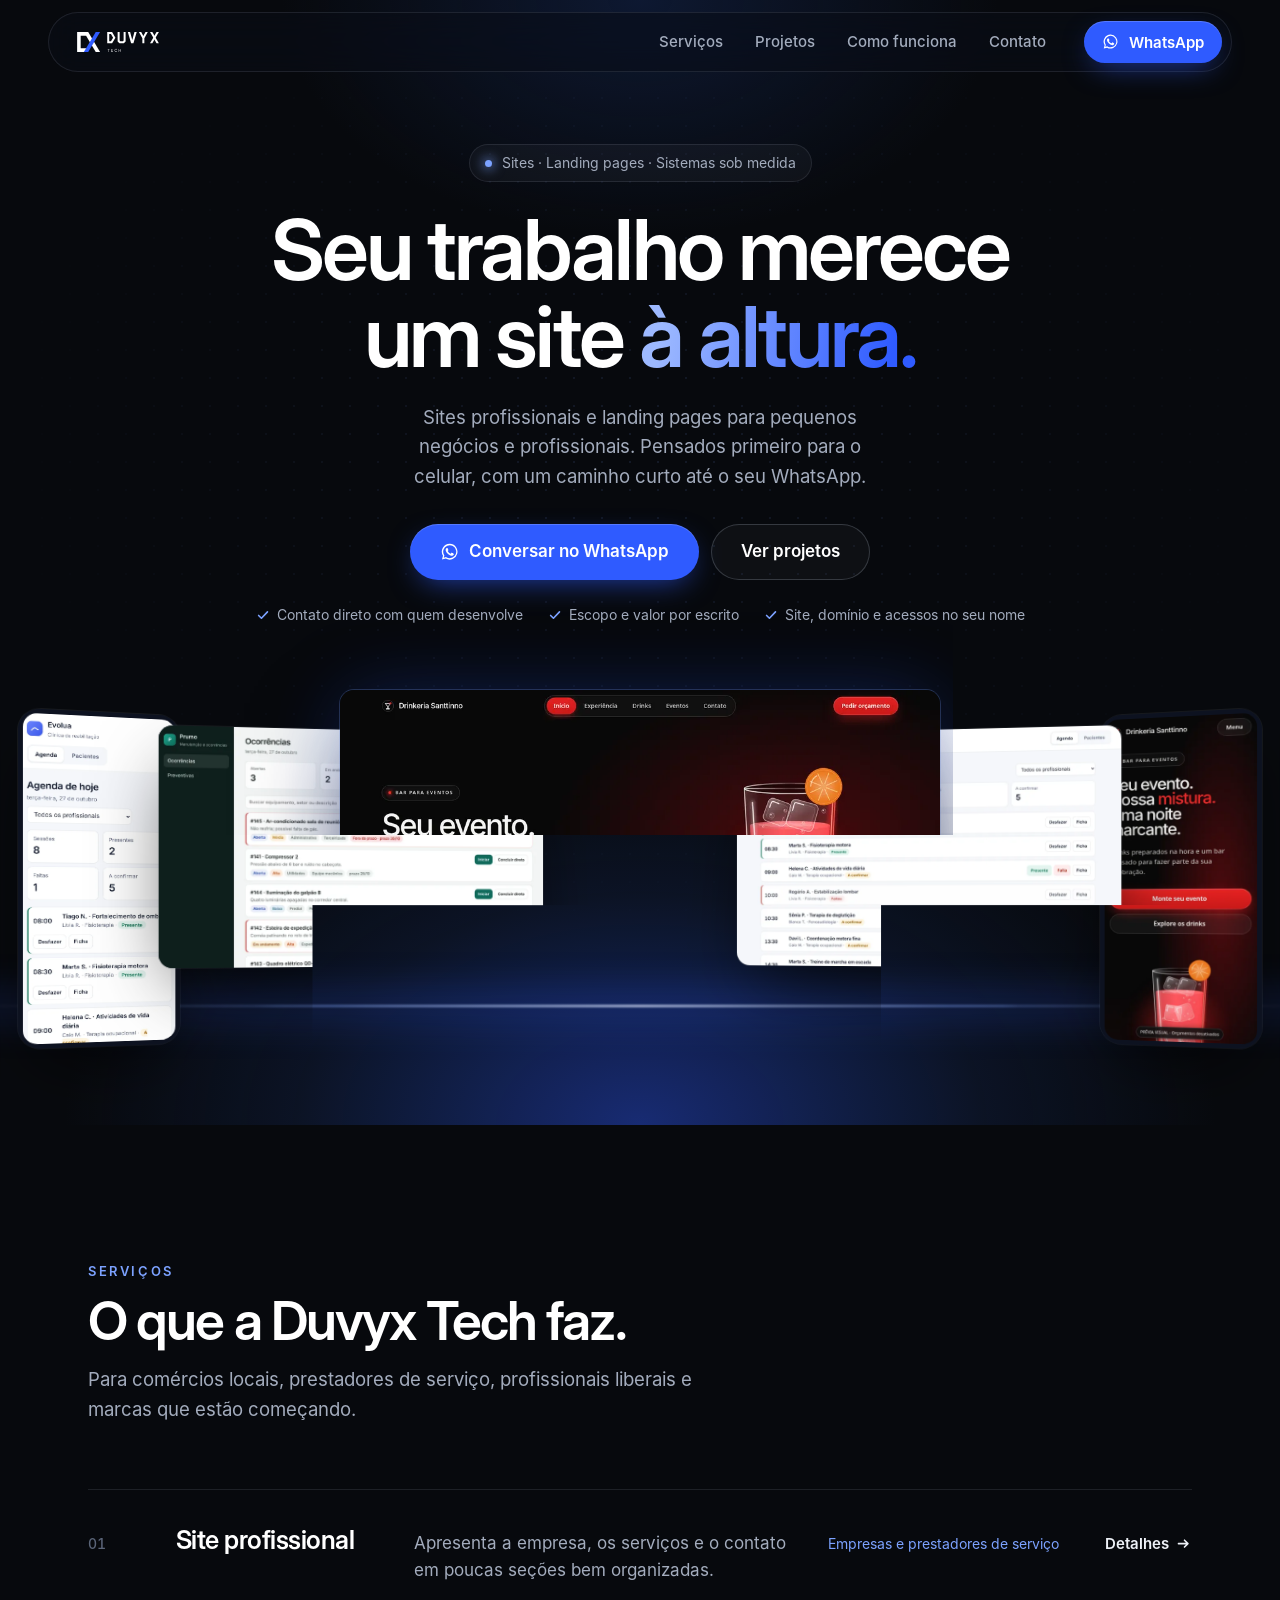
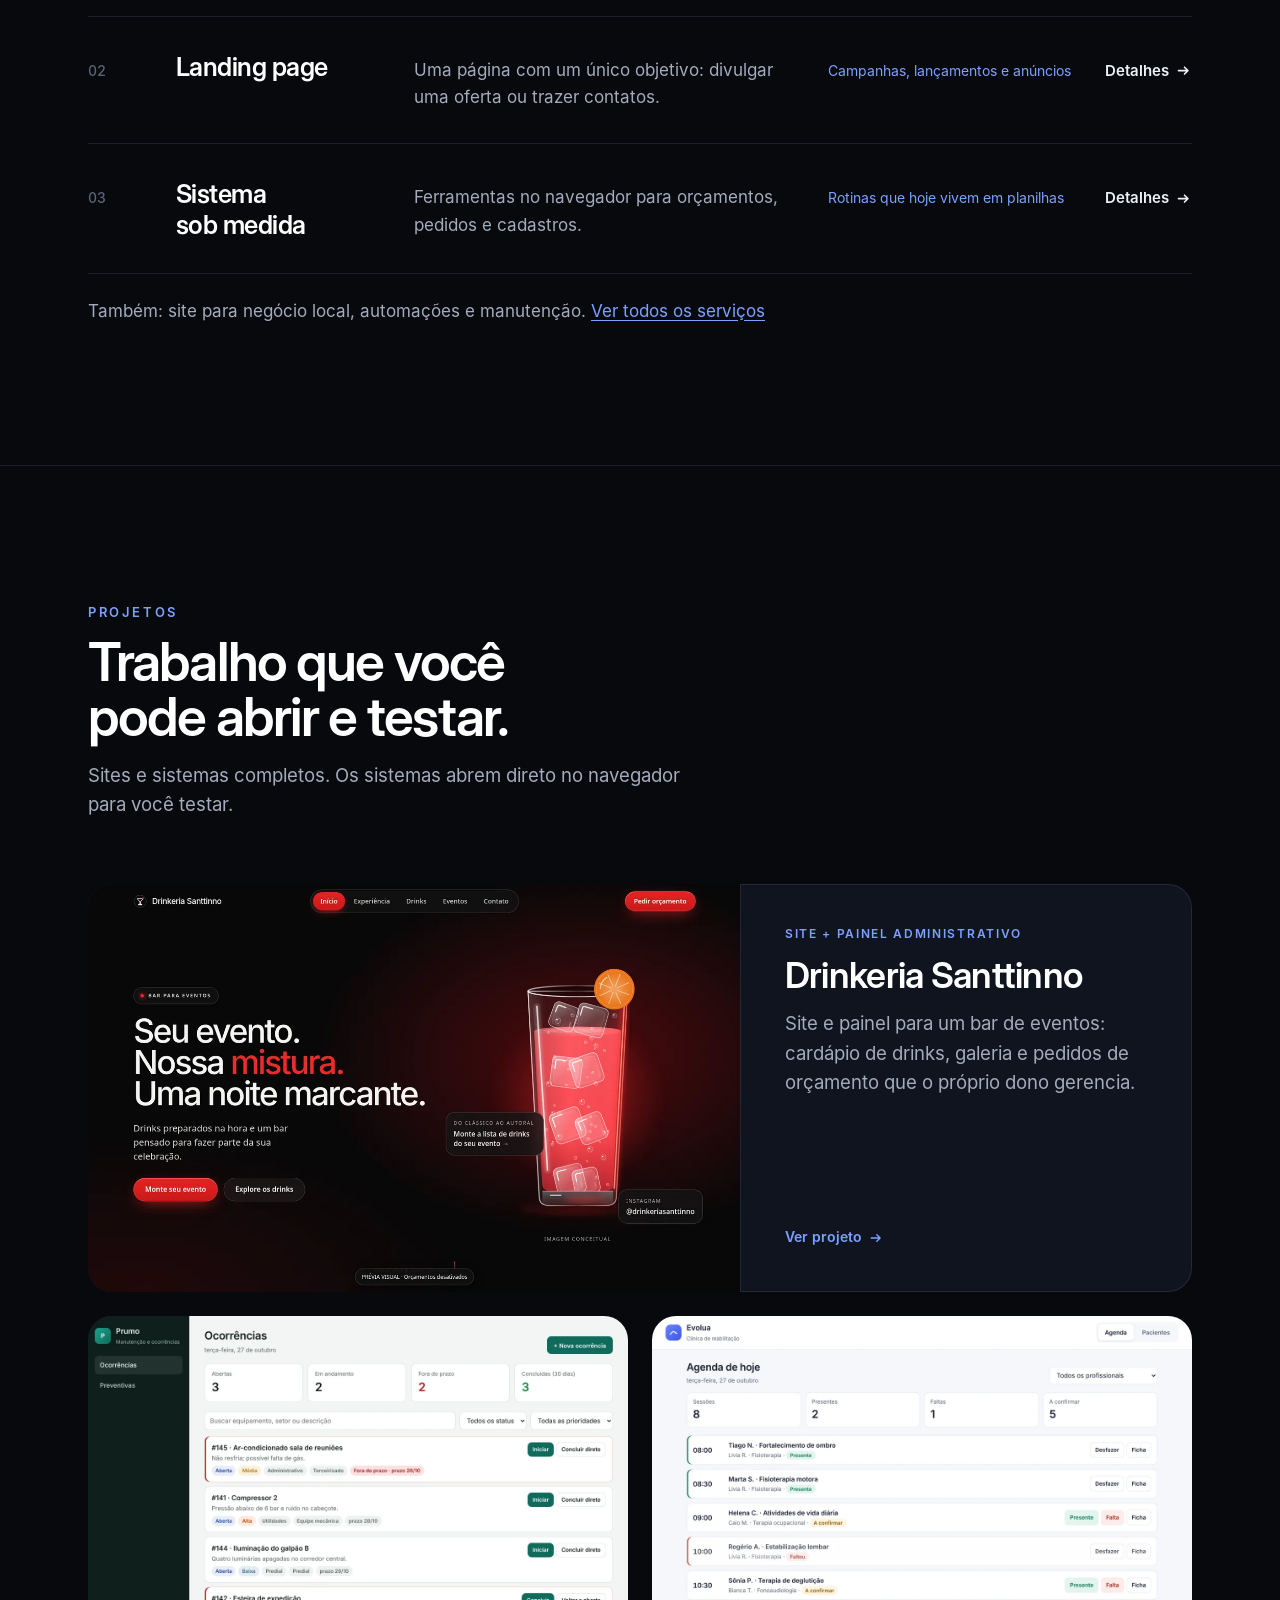
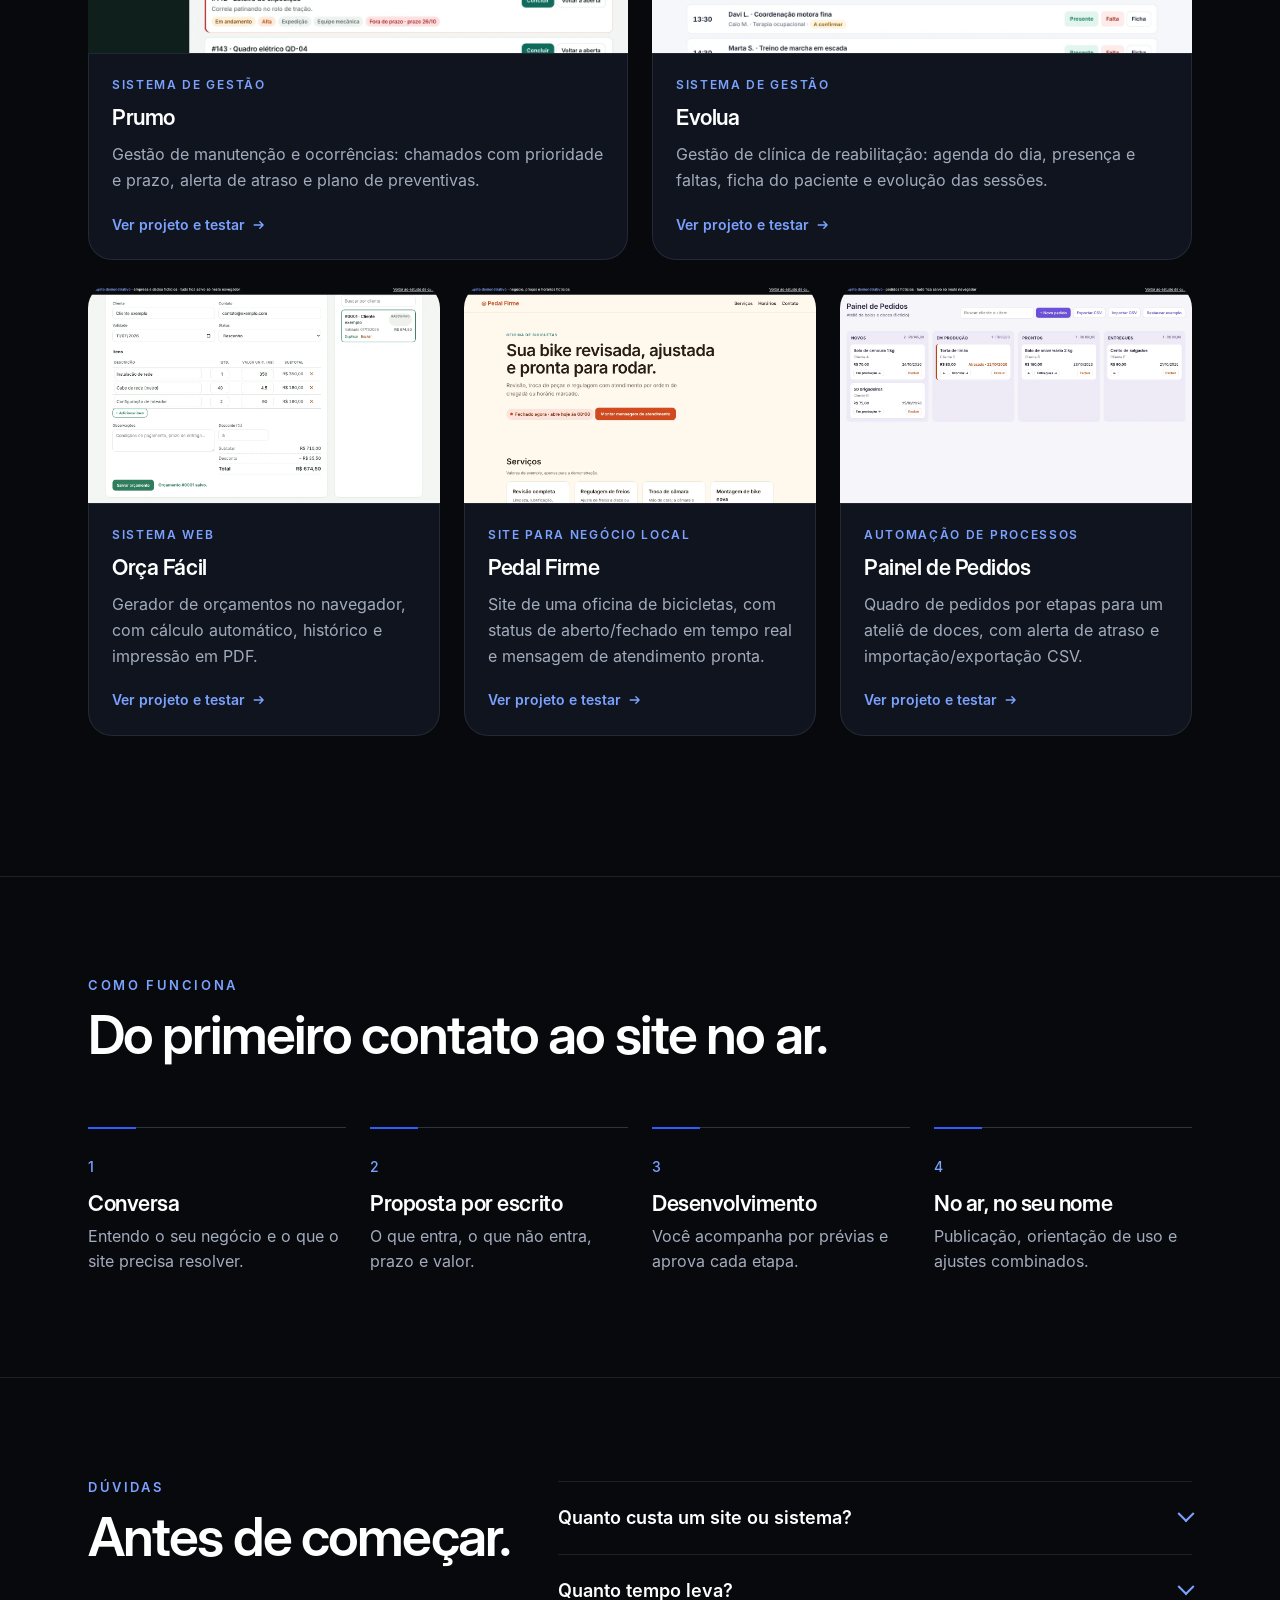
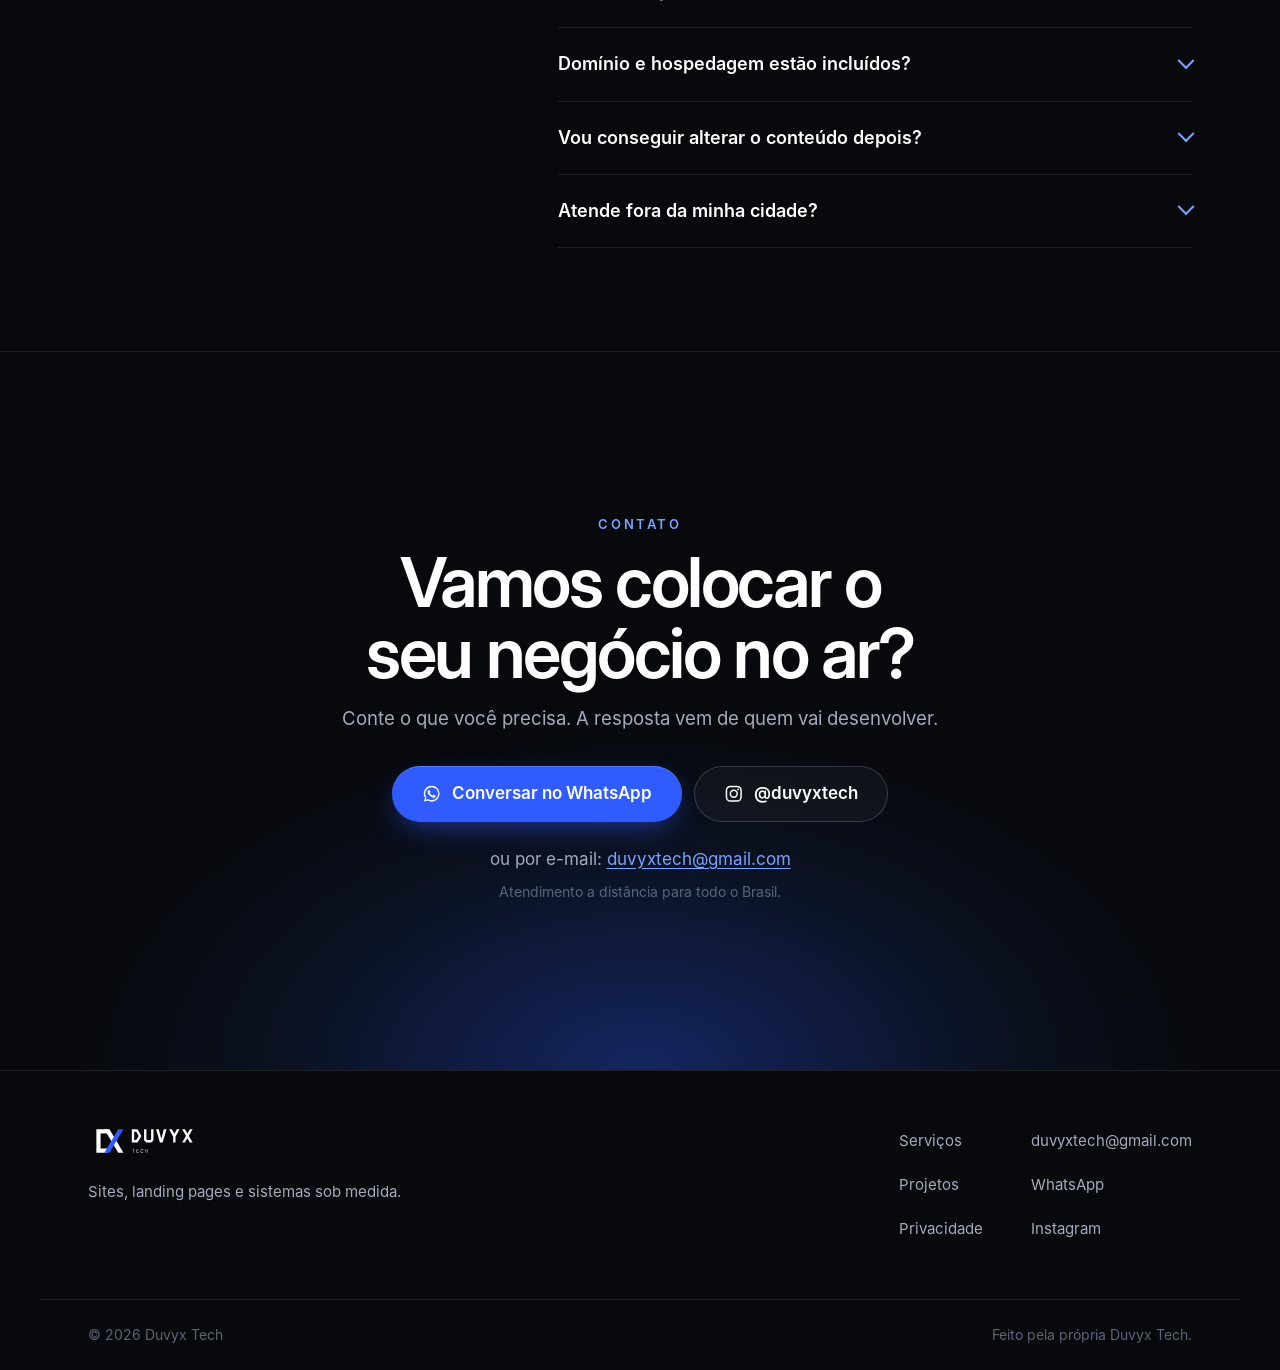
==== commit 2192b5d8: "Novo site: direção visual, portfólio com Prumo e Evolua, contato fixo no celular Primeira dobra com " ====
--- a/index.html
+++ b/index.html
@@ -2,7 +2,8 @@
 <html lang="pt-BR">
 <head>
 <meta charset="utf-8">
-<meta name="viewport" content="width=device-width,initial-scale=1">
+<meta name="viewport" content="width=device-width,initial-scale=1,viewport-fit=cover">
+<meta name="format-detection" content="telephone=no">
 <title>Duvyx Tech — Sites, sistemas e soluções digitais sob medida</title>
 <meta name="description" content="A Duvyx Tech desenvolve sites institucionais, landing pages, sistemas web e automações sob medida para pequenos negócios e profissionais.">
 
@@ -30,249 +31,206 @@
 <body>
 <a class="skip" href="#conteudo">Pular para o conteúdo</a>
 <header class="site-header">
-  <div class="wrap header-inner">
+  <div class="header-bar">
     <a class="logo-link" href="index.html"><img src="assets/brand/duvyx-logo-transparente.svg" alt="Duvyx Tech — página inicial" width="200" height="71"></a>
-    <button class="nav-toggle" type="button" aria-expanded="false" aria-controls="site-nav" aria-label="Abrir menu">
-      <svg viewBox="0 0 24 24" fill="none" stroke="currentColor" stroke-width="2" aria-hidden="true"><path d="M3 7h18M3 12h18M3 17h18"/></svg>
-    </button>
     <nav id="site-nav" class="site-nav" aria-label="Principal">
       <ul class="nav-list">
-        <li><a href="servicos.html">Serviços</a></li>
-        <li><a href="index.html#portfolio">Portfólio</a></li>
-        <li><a href="index.html#processo">Processo</a></li>
-        <li><a href="index.html#faq">Dúvidas</a></li>
-        <li><a class="btn btn-primary" href="index.html#contato">Fale com a gente</a></li>
+        <li><a href="index.html#servicos">Serviços</a></li>
+        <li><a href="index.html#portfolio">Projetos</a></li>
+        <li><a href="index.html#processo">Como funciona</a></li>
+        <li><a href="index.html#contato">Contato</a></li>
       </ul>
     </nav>
+    <a class="btn btn-primary btn-sm header-cta" href="https://wa.me/5582999641201?text=Ol%C3%A1!%20Vim%20pelo%20site%20da%20Duvyx%20Tech%20e%20gostaria%20de%20conversar%20sobre%20um%20projeto." target="_blank" rel="noopener" data-cta="whatsapp"><svg class="ico" viewBox="0 0 24 24" aria-hidden="true" focusable="false"><path fill="currentColor" d="M12 2.2a9.7 9.7 0 0 0-8.3 14.8L2.4 21.6l4.7-1.2A9.7 9.7 0 1 0 12 2.2zm0 17.7c-1.5 0-3-.4-4.3-1.2l-.3-.2-2.8.7.8-2.7-.2-.3A8 8 0 1 1 12 19.9zm4.4-6c-.2-.1-1.4-.7-1.7-.8-.2-.1-.4-.1-.5.1l-.8 1c-.1.2-.3.2-.5.1a6.6 6.6 0 0 1-3.3-2.9c-.2-.4.2-.4.7-1.3.1-.2 0-.3 0-.4l-.8-1.8c-.2-.5-.4-.4-.5-.4h-.5a.9.9 0 0 0-.7.3 2.8 2.8 0 0 0-.9 2.1 4.9 4.9 0 0 0 1 2.6 11.2 11.2 0 0 0 4.3 3.8c1.6.7 2.2.7 3 .6.5-.1 1.4-.6 1.6-1.1.2-.6.2-1 .1-1.1l-.5-.3z"/></svg><span>WhatsApp</span></a>
+    <button class="nav-toggle" type="button" aria-expanded="false" aria-controls="site-nav" aria-label="Abrir menu"><span></span><span></span></button>
   </div>
 </header>
 <main id="conteudo" tabindex="-1">
 
 <section class="hero" aria-labelledby="hero-title">
-  <div class="glow" aria-hidden="true"></div>
-  <img class="hero-mark" src="assets/brand/duvyx-simbolo-branco.svg" alt="" aria-hidden="true">
-  <div class="wrap hero-content">
-    <p class="eyebrow">Software sob medida</p>
-    <h1 id="hero-title">Sites e sistemas construídos com precisão.</h1>
-    <p class="lead">Da ideia ao produto no ar: planejamento, design e desenvolvimento de sites, sistemas web e automações para o seu negócio.</p>
-    <div class="btn-row">
-      <a class="btn btn-primary" href="#contato" >Fale com a gente</a>
-      <a class="btn btn-ghost" href="#portfolio" >Ver projetos</a>
-    </div>
-    <ul class="hero-meta">
-      <li><svg class="pent" viewBox="0 0 71.88 100" aria-hidden="true" focusable="false"><path d="M0.00,0.00 L41.87,0.00 L71.88,50.00 L41.87,100.00 L0.00,100.00 Z"/></svg>Sites institucionais e landing pages</li>
-      <li><svg class="pent" viewBox="0 0 71.88 100" aria-hidden="true" focusable="false"><path d="M0.00,0.00 L41.87,0.00 L71.88,50.00 L41.87,100.00 L0.00,100.00 Z"/></svg>Sistemas web sob medida</li>
-      <li><svg class="pent" viewBox="0 0 71.88 100" aria-hidden="true" focusable="false"><path d="M0.00,0.00 L41.87,0.00 L71.88,50.00 L41.87,100.00 L0.00,100.00 Z"/></svg>Automação de processos</li>
-    </ul>
-  </div>
-</section>
-
-<section class="section" id="sobre" aria-labelledby="sobre-title">
-  <div class="wrap about">
-    <div><p class="eyebrow">Sobre</p><h2 id="sobre-title">Tecnologia feita para resolver, não para impressionar.</h2></div>
-    <div>
-      <p class="lead">A Duvyx Tech é um estúdio de tecnologia que desenvolve sites, sistemas web e automações sob medida para pequenos negócios e profissionais.</p>
-      <p class="muted">Cada projeto começa entendendo como o seu negócio funciona hoje. Só depois vem o código — com escopo por escrito, entregas em etapas e comunicação direta com quem desenvolve.</p>
-      
+  <div class="hero-sky" aria-hidden="true"></div>
+  <div class="wrap hero-copy">
+    <p class="chip" data-in="0"><span class="dot" aria-hidden="true"></span>Sites · Landing pages · Sistemas sob medida</p>
+    <h1 id="hero-title" data-in="1">Seu trabalho merece um site <em>à altura.</em></h1>
+    <p class="hero-lead" data-in="2">Sites profissionais e landing pages para pequenos negócios e profissionais. Pensados primeiro para o celular, com um caminho curto até o seu WhatsApp.</p>
+    <div class="btn-row" data-in="3">
+      <a class="btn btn-primary btn-lg" href="https://wa.me/5582999641201?text=Ol%C3%A1!%20Vim%20pelo%20site%20da%20Duvyx%20Tech%20e%20gostaria%20de%20conversar%20sobre%20um%20projeto." target="_blank" rel="noopener" data-cta="whatsapp"><svg class="ico" viewBox="0 0 24 24" aria-hidden="true" focusable="false"><path fill="currentColor" d="M12 2.2a9.7 9.7 0 0 0-8.3 14.8L2.4 21.6l4.7-1.2A9.7 9.7 0 1 0 12 2.2zm0 17.7c-1.5 0-3-.4-4.3-1.2l-.3-.2-2.8.7.8-2.7-.2-.3A8 8 0 1 1 12 19.9zm4.4-6c-.2-.1-1.4-.7-1.7-.8-.2-.1-.4-.1-.5.1l-.8 1c-.1.2-.3.2-.5.1a6.6 6.6 0 0 1-3.3-2.9c-.2-.4.2-.4.7-1.3.1-.2 0-.3 0-.4l-.8-1.8c-.2-.5-.4-.4-.5-.4h-.5a.9.9 0 0 0-.7.3 2.8 2.8 0 0 0-.9 2.1 4.9 4.9 0 0 0 1 2.6 11.2 11.2 0 0 0 4.3 3.8c1.6.7 2.2.7 3 .6.5-.1 1.4-.6 1.6-1.1.2-.6.2-1 .1-1.1l-.5-.3z"/></svg><span>Conversar no WhatsApp</span></a>
+      <a class="btn btn-ghost btn-lg" href="#portfolio">Ver projetos</a>
+    </div>
+    <ul class="assurances" data-in="4"><li><svg class="ico" viewBox="0 0 20 20" aria-hidden="true" focusable="false"><path d="M4.5 10.5l3.5 3.5 7.5-8" fill="none" stroke="currentColor" stroke-width="2" stroke-linecap="round" stroke-linejoin="round"/></svg>Contato direto com quem desenvolve</li><li><svg class="ico" viewBox="0 0 20 20" aria-hidden="true" focusable="false"><path d="M4.5 10.5l3.5 3.5 7.5-8" fill="none" stroke="currentColor" stroke-width="2" stroke-linecap="round" stroke-linejoin="round"/></svg>Escopo e valor por escrito</li><li><svg class="ico" viewBox="0 0 20 20" aria-hidden="true" focusable="false"><path d="M4.5 10.5l3.5 3.5 7.5-8" fill="none" stroke="currentColor" stroke-width="2" stroke-linecap="round" stroke-linejoin="round"/></svg>Site, domínio e acessos no seu nome</li></ul>
+  </div>
+  <div class="stage" aria-label="Telas de projetos da Duvyx Tech" role="img">
+    <div class="arc">
+      <figure class="screen mob" style="--i:-2" aria-hidden="true"><img src="assets/img/telas/evolua-mobile.webp" alt="" width="585" height="1266" loading="lazy" decoding="async"></figure>
+      <figure class="screen desk" style="--i:-1" aria-hidden="true"><img src="assets/img/telas/prumo.webp" alt="" width="960" height="600" loading="lazy" decoding="async"></figure>
+      <figure class="screen desk is-hero" style="--i:0" aria-hidden="true"><img src="assets/img/telas/drinkeria-desktop.webp" alt="" width="960" height="600" fetchpriority="high" decoding="async"></figure>
+      <figure class="screen desk" style="--i:1" aria-hidden="true"><img src="assets/img/telas/evolua.webp" alt="" width="960" height="600" loading="lazy" decoding="async"></figure>
+      <figure class="screen mob" style="--i:2" aria-hidden="true"><img src="assets/img/telas/drinkeria-mobile.webp" alt="" width="390" height="844" loading="lazy" decoding="async"></figure>
     </div>
   </div>
 </section>
 
 <section class="section" id="servicos" aria-labelledby="serv-title">
   <div class="wrap">
-    <div class="section-head">
-      <div><p class="eyebrow">Serviços</p><h2 id="serv-title">O que a Duvyx Tech faz.</h2></div>
-      <p class="lead">Do site que apresenta o seu negócio ao sistema que organiza a operação. Cada serviço tem escopo, entregáveis e limites definidos antes de começar.</p>
-    </div>
-    <div class="grid grid-3">
-<article class="card service-card" id="landing-page">
-  <svg class="icon" aria-hidden="true" focusable="false" xmlns="http://www.w3.org/2000/svg" viewBox="0 0 48 48"><g fill="none" stroke="currentColor" stroke-width="3" stroke-linejoin="round" stroke-linecap="round"><rect x="5" y="9" width="38" height="30" rx="3"/><line x1="5" y1="17" x2="43" y2="17"/><path d="M17 25 L23 29 L17 33"/><line x1="26" y1="33" x2="32" y2="33"/></g></svg>
-  <h3>Landing page</h3>
-  <p>Uma página focada em um único objetivo: vender um serviço, captar contatos ou divulgar um lançamento.</p>
-  <details><summary>O que está incluso</summary><div class="service-detail">
-  <div><h4>Para quem</h4><p>Profissionais, infoprodutores e negócios que precisam divulgar uma oferta específica.</p></div>
-  <div><h4>Resolve</h4><p>Anúncios e posts que levam para um perfil genérico, sem um lugar claro para o visitante agir.</p></div>
-  <div><h4>Entregáveis</h4><ul><li>Página única responsiva</li><li>Texto organizado a partir das informações do cliente</li><li>Botões de contato (WhatsApp/formulário)</li><li>Configuração de título, descrição e favicon</li><li>Publicação na hospedagem escolhida</li></ul></div>
-  <div><h4>Não incluso</h4><ul><li>Criação de identidade visual</li><li>Produção de fotos e vídeos</li><li>Gestão de anúncios</li><li>Custos de domínio e hospedagem</li></ul></div>
-  <div><h4>Prazo estimado</h4><p>5 a 10 dias úteis após o recebimento do conteúdo</p></div>
-  <div><h4>Manutenção</h4><p>Ajustes mensais opcionais</p></div>
-</div></details>
-  <div class="price"><span>Valor fechado por projeto</span><strong>Sob orçamento</strong></div>
-</article>
-<article class="card service-card" id="site-institucional">
-  <svg class="icon" aria-hidden="true" focusable="false" xmlns="http://www.w3.org/2000/svg" viewBox="0 0 48 48"><g fill="none" stroke="currentColor" stroke-width="3" stroke-linejoin="round" stroke-linecap="round"><rect x="5" y="9" width="38" height="30" rx="3"/><line x1="5" y1="17" x2="43" y2="17"/><path d="M17 25 L23 29 L17 33"/><line x1="26" y1="33" x2="32" y2="33"/></g></svg>
-  <h3>Site institucional</h3>
-  <p>Site com várias seções ou páginas para apresentar a empresa, seus serviços e facilitar o contato.</p>
-  <details><summary>O que está incluso</summary><div class="service-detail">
-  <div><h4>Para quem</h4><p>Empresas e profissionais que precisam de presença profissional e confiável na internet.</p></div>
-  <div><h4>Resolve</h4><p>Falta de um endereço próprio que explique o que a empresa faz e passe credibilidade.</p></div>
-  <div><h4>Entregáveis</h4><ul><li>Até 5 páginas ou seções (combinadas no escopo)</li><li>Layout responsivo alinhado à marca do cliente</li><li>Formulário de contato e WhatsApp</li><li>SEO técnico básico (títulos, descrições, sitemap)</li><li>Publicação e orientação de uso</li></ul></div>
-  <div><h4>Não incluso</h4><ul><li>Redação extensa de conteúdo</li><li>Loja virtual</li><li>Integrações com sistemas de terceiros não previstas</li><li>Custos de domínio e hospedagem</li></ul></div>
-  <div><h4>Prazo estimado</h4><p>2 a 4 semanas, conforme o escopo</p></div>
-  <div><h4>Manutenção</h4><p>Plano de manutenção mensal opcional</p></div>
-</div></details>
-  <div class="price"><span>Valor fechado por projeto, em etapas</span><strong>Sob orçamento</strong></div>
-</article>
-<article class="card service-card" id="negocio-local">
-  <svg class="icon" aria-hidden="true" focusable="false" xmlns="http://www.w3.org/2000/svg" viewBox="0 0 48 48"><g fill="none" stroke="currentColor" stroke-width="3" stroke-linejoin="round" stroke-linecap="round"><rect x="14" y="5" width="20" height="38" rx="4"/><line x1="21" y1="37" x2="27" y2="37"/></g></svg>
-  <h3>Site para negócio local</h3>
-  <p>Site direto ao ponto para comércio e prestadores de serviço: o que você oferece, horários, localização e contato.</p>
-  <details><summary>O que está incluso</summary><div class="service-detail">
-  <div><h4>Para quem</h4><p>Comércios, clínicas, oficinas, salões, restaurantes e prestadores de serviço da cidade.</p></div>
-  <div><h4>Resolve</h4><p>Clientes que não encontram informações básicas e desistem antes de chamar.</p></div>
-  <div><h4>Entregáveis</h4><ul><li>Página responsiva com serviços/cardápio</li><li>Horários e mapa de localização</li><li>Botão de WhatsApp com mensagem pronta</li><li>Orientação para o Perfil da Empresa no Google</li></ul></div>
-  <div><h4>Não incluso</h4><ul><li>Gestão de redes sociais</li><li>Agendamento ou pagamento on-line (orçado à parte)</li><li>Custos de domínio e hospedagem</li></ul></div>
-  <div><h4>Prazo estimado</h4><p>1 a 2 semanas após o recebimento do conteúdo</p></div>
-  <div><h4>Manutenção</h4><p>Atualização de informações mensal opcional</p></div>
-</div></details>
-  <div class="price"><span>Valor fechado por projeto</span><strong>Sob orçamento</strong></div>
-</article>
-<article class="card service-card" id="sistema-web">
-  <svg class="icon" aria-hidden="true" focusable="false" xmlns="http://www.w3.org/2000/svg" viewBox="0 0 48 48"><g fill="none" stroke="currentColor" stroke-width="3" stroke-linejoin="round" stroke-linecap="round"><path d="M24 6 L42 15 L24 24 L6 15 Z"/><path d="M6 24 L24 33 L42 24"/><path d="M6 33 L24 42 L42 33"/></g></svg>
-  <h3>Sistema web sob medida</h3>
-  <p>Ferramentas internas no navegador: cadastros, painéis, orçamentos, controle de pedidos e rotinas específicas do negócio.</p>
-  <details><summary>O que está incluso</summary><div class="service-detail">
-  <div><h4>Para quem</h4><p>Pequenas empresas que controlam processos em planilhas, cadernos ou mensagens soltas.</p></div>
-  <div><h4>Resolve</h4><p>Dados espalhados, retrabalho e dificuldade de saber o que está acontecendo no negócio.</p></div>
-  <div><h4>Entregáveis</h4><ul><li>Levantamento de requisitos por escrito</li><li>Protótipo navegável para validação</li><li>Sistema desenvolvido em etapas</li><li>Treinamento de uso</li><li>Código-fonte e acessos entregues ao cliente</li></ul></div>
-  <div><h4>Não incluso</h4><ul><li>Integrações com APIs pagas de terceiros (custo do cliente)</li><li>Funcionalidades fora do escopo aprovado</li><li>Suporte além do período combinado</li></ul></div>
-  <div><h4>Prazo estimado</h4><p>Definido após o levantamento; projetos pequenos costumam levar de 4 a 10 semanas</p></div>
-  <div><h4>Manutenção</h4><p>Suporte e evolução mensal opcional</p></div>
-</div></details>
-  <div class="price"><span>Orçamento por escopo, pago em etapas</span><strong>Sob orçamento</strong></div>
-</article>
-<article class="card service-card" id="automacao">
-  <svg class="icon" aria-hidden="true" focusable="false" xmlns="http://www.w3.org/2000/svg" viewBox="0 0 48 48"><g fill="none" stroke="currentColor" stroke-width="3" stroke-linejoin="round" stroke-linecap="round"><path d="M8 38 L20 24 L28 30 L40 12"/><path d="M31 12 H40 V21"/></g></svg>
-  <h3>Automação de processos</h3>
-  <p>Scripts e pequenas ferramentas que eliminam tarefas repetitivas: relatórios, planilhas, importação e organização de dados.</p>
-  <details><summary>O que está incluso</summary><div class="service-detail">
-  <div><h4>Para quem</h4><p>Negócios com tarefas manuais repetidas toda semana.</p></div>
-  <div><h4>Resolve</h4><p>Horas gastas copiando dados, montando relatórios e conferindo planilhas à mão.</p></div>
-  <div><h4>Entregáveis</h4><ul><li>Mapeamento da tarefa atual</li><li>Automação funcionando com dados de teste e reais</li><li>Instruções de uso</li><li>Ajustes no período de garantia</li></ul></div>
-  <div><h4>Não incluso</h4><ul><li>Ferramentas pagas de terceiros</li><li>Acesso a sistemas sem autorização do responsável</li></ul></div>
-  <div><h4>Prazo estimado</h4><p>1 a 3 semanas, conforme a tarefa</p></div>
-  <div><h4>Manutenção</h4><p>Manutenção opcional</p></div>
-</div></details>
-  <div class="price"><span>Valor fechado por automação</span><strong>Sob orçamento</strong></div>
-</article>
-<article class="card service-card" id="manutencao">
-  <svg class="icon" aria-hidden="true" focusable="false" xmlns="http://www.w3.org/2000/svg" viewBox="0 0 48 48"><g fill="none" stroke="currentColor" stroke-width="3" stroke-linejoin="round" stroke-linecap="round"><path d="M24 5 L40 11 V23 C40 33 33 40 24 43 C15 40 8 33 8 23 V11 Z"/><path d="M17 24 L22 29 L31 19"/></g></svg>
-  <h3>Manutenção e melhorias</h3>
-  <p>Cuidado contínuo de sites e sistemas: atualizações, correções, pequenas melhorias e alterações de conteúdo.</p>
-  <details><summary>O que está incluso</summary><div class="service-detail">
-  <div><h4>Para quem</h4><p>Clientes da Duvyx Tech e quem já tem um site e precisa de alguém para cuidar dele.</p></div>
-  <div><h4>Resolve</h4><p>Site desatualizado, quebrado ou sem ninguém para fazer alterações simples.</p></div>
-  <div><h4>Entregáveis</h4><ul><li>Banco de horas mensal combinado</li><li>Atualizações e correções</li><li>Alterações de texto e imagens</li><li>Verificação periódica do funcionamento</li></ul></div>
-  <div><h4>Não incluso</h4><ul><li>Novas funcionalidades grandes (orçadas à parte)</li><li>Horas não usadas não acumulam, salvo acordo</li></ul></div>
-  <div><h4>Prazo estimado</h4><p>Atendimento conforme o plano contratado</p></div>
-  <div><h4>Manutenção</h4><p>Sim — é o próprio serviço</p></div>
-</div></details>
-  <div class="price"><span>Mensalidade</span><strong>Sob orçamento</strong></div>
-</article></div>
-    <p class="portfolio-note"><a href="servicos.html">Ver todos os serviços em detalhe →</a></p>
+    <header class="section-head" data-reveal>
+      <p class="eyebrow">Serviços</p>
+      <h2 id="serv-title">O que a Duvyx Tech faz.</h2>
+      <p class="section-sub">Para comércios locais, prestadores de serviço, profissionais liberais e marcas que estão começando.</p>
+    </header>
+    <ol class="offer">
+      <li class="offer-row" data-reveal>
+        <span class="offer-n" aria-hidden="true">01</span>
+        <h3>Site profissional</h3>
+        <p>Apresenta a empresa, os serviços e o contato em poucas seções bem organizadas.</p>
+        <p class="offer-for"><span class="sr-only">Indicado para: </span>Empresas e prestadores de serviço</p>
+        <a class="offer-link" href="servicos.html#site-institucional" aria-label="Detalhes de Site profissional">Detalhes <svg class="ico" viewBox="0 0 20 20" aria-hidden="true" focusable="false"><path d="M4 10h11m-4-4 4 4-4 4" fill="none" stroke="currentColor" stroke-width="1.8" stroke-linecap="round" stroke-linejoin="round"/></svg></a>
+      </li>
+      <li class="offer-row" data-reveal>
+        <span class="offer-n" aria-hidden="true">02</span>
+        <h3>Landing page</h3>
+        <p>Uma página com um único objetivo: divulgar uma oferta ou trazer contatos.</p>
+        <p class="offer-for"><span class="sr-only">Indicado para: </span>Campanhas, lançamentos e anúncios</p>
+        <a class="offer-link" href="servicos.html#landing-page" aria-label="Detalhes de Landing page">Detalhes <svg class="ico" viewBox="0 0 20 20" aria-hidden="true" focusable="false"><path d="M4 10h11m-4-4 4 4-4 4" fill="none" stroke="currentColor" stroke-width="1.8" stroke-linecap="round" stroke-linejoin="round"/></svg></a>
+      </li>
+      <li class="offer-row" data-reveal>
+        <span class="offer-n" aria-hidden="true">03</span>
+        <h3>Sistema sob medida</h3>
+        <p>Ferramentas no navegador para orçamentos, pedidos e cadastros.</p>
+        <p class="offer-for"><span class="sr-only">Indicado para: </span>Rotinas que hoje vivem em planilhas</p>
+        <a class="offer-link" href="servicos.html#sistema-web" aria-label="Detalhes de Sistema sob medida">Detalhes <svg class="ico" viewBox="0 0 20 20" aria-hidden="true" focusable="false"><path d="M4 10h11m-4-4 4 4-4 4" fill="none" stroke="currentColor" stroke-width="1.8" stroke-linecap="round" stroke-linejoin="round"/></svg></a>
+      </li>
+    </ol>
+    <p class="offer-more" data-reveal>Também: site para negócio local, automações e manutenção. <a href="servicos.html">Ver todos os serviços</a></p>
   </div>
 </section>
 
 <section class="section" id="portfolio" aria-labelledby="port-title">
   <div class="wrap">
-    <div class="section-head">
-      <div><p class="eyebrow">Portfólio</p><h2 id="port-title">Trabalho que dá para testar.</h2></div>
-      <p class="lead">Projetos demonstrativos criados pela Duvyx Tech, com empresas e dados fictícios. Todos funcionam de verdade no navegador — abra e use.</p>
-    </div>
-    <div class="grid grid-3">
-<a class="project" href="portfolio/orca-facil.html">
-  <figure><img src="assets/img/portfolio/orca-facil.webp" alt="Tela do projeto Orça Fácil" width="1280" height="800" loading="lazy" decoding="async"></figure>
-  <div class="project-body">
-    <span class="tag demo">Projeto demonstrativo</span>
-    <h3>Orça Fácil</h3>
-    <p>Gerador de orçamentos no navegador, com cálculo automático, histórico e impressão em PDF.</p>
-    <span class="more">Sistema web · ver estudo de caso →</span>
-  </div>
-</a>
-<a class="project" href="portfolio/pedal-firme.html">
-  <figure><img src="assets/img/portfolio/pedal-firme.webp" alt="Tela do projeto Pedal Firme" width="1280" height="800" loading="lazy" decoding="async"></figure>
-  <div class="project-body">
-    <span class="tag demo">Projeto demonstrativo</span>
-    <h3>Pedal Firme</h3>
-    <p>Site de uma oficina de bicicletas fictícia, com status de aberto/fechado em tempo real e mensagem de atendimento pronta.</p>
-    <span class="more">Site para negócio local · ver estudo de caso →</span>
-  </div>
-</a>
-<a class="project" href="portfolio/painel-pedidos.html">
-  <figure><img src="assets/img/portfolio/painel-pedidos.webp" alt="Tela do projeto Painel de Pedidos" width="1280" height="800" loading="lazy" decoding="async"></figure>
-  <div class="project-body">
-    <span class="tag demo">Projeto demonstrativo</span>
-    <h3>Painel de Pedidos</h3>
-    <p>Quadro de pedidos por etapas para um ateliê de doces fictício, com alerta de atraso e importação/exportação CSV.</p>
-    <span class="more">Automação de processos · ver estudo de caso →</span>
-  </div>
-</a></div>
-  </div>
-</section>
-
-<section class="section" id="processo" aria-labelledby="proc-title">
+    <header class="section-head" data-reveal>
+      <p class="eyebrow">Projetos</p>
+      <h2 id="port-title">Trabalho que você pode abrir e testar.</h2>
+      <p class="section-sub">Sites e sistemas completos. Os sistemas abrem direto no navegador para você testar.</p>
+    </header>
+    <div class="bento">
+<article class="project project-big" data-reveal>
+  <a class="project-link" href="portfolio/drinkeria-santtinno.html">
+    <figure class="project-shot"><img src="assets/img/portfolio/drinkeria-santtinno.webp" alt="Tela do projeto Drinkeria Santtinno" width="1280" height="800" loading="lazy" decoding="async"></figure>
+    <div class="project-body">
+      <span class="kicker">Site + painel administrativo</span>
+      <h3>Drinkeria Santtinno</h3>
+      <p>Site e painel para um bar de eventos: cardápio de drinks, galeria e pedidos de orçamento que o próprio dono gerencia.</p>
+      <span class="more">Ver projeto <svg class="ico" viewBox="0 0 20 20" aria-hidden="true" focusable="false"><path d="M4 10h11m-4-4 4 4-4 4" fill="none" stroke="currentColor" stroke-width="1.8" stroke-linecap="round" stroke-linejoin="round"/></svg></span>
+    </div>
+  </a>
+</article>
+<article class="project project-m" data-reveal>
+  <a class="project-link" href="portfolio/prumo.html">
+    <figure class="project-shot"><img src="assets/img/portfolio/prumo.webp" alt="Tela do projeto Prumo" width="1280" height="800" loading="lazy" decoding="async"></figure>
+    <div class="project-body">
+      <span class="kicker">Sistema de gestão</span>
+      <h3>Prumo</h3>
+      <p>Gestão de manutenção e ocorrências: chamados com prioridade e prazo, alerta de atraso e plano de preventivas.</p>
+      <span class="more">Ver projeto e testar <svg class="ico" viewBox="0 0 20 20" aria-hidden="true" focusable="false"><path d="M4 10h11m-4-4 4 4-4 4" fill="none" stroke="currentColor" stroke-width="1.8" stroke-linecap="round" stroke-linejoin="round"/></svg></span>
+    </div>
+  </a>
+</article>
+<article class="project project-m" data-reveal>
+  <a class="project-link" href="portfolio/evolua.html">
+    <figure class="project-shot"><img src="assets/img/portfolio/evolua.webp" alt="Tela do projeto Evolua" width="1280" height="800" loading="lazy" decoding="async"></figure>
+    <div class="project-body">
+      <span class="kicker">Sistema de gestão</span>
+      <h3>Evolua</h3>
+      <p>Gestão de clínica de reabilitação: agenda do dia, presença e faltas, ficha do paciente e evolução das sessões.</p>
+      <span class="more">Ver projeto e testar <svg class="ico" viewBox="0 0 20 20" aria-hidden="true" focusable="false"><path d="M4 10h11m-4-4 4 4-4 4" fill="none" stroke="currentColor" stroke-width="1.8" stroke-linecap="round" stroke-linejoin="round"/></svg></span>
+    </div>
+  </a>
+</article>
+<article class="project project-s" data-reveal>
+  <a class="project-link" href="portfolio/orca-facil.html">
+    <figure class="project-shot"><img src="assets/img/portfolio/orca-facil.webp" alt="Tela do projeto Orça Fácil" width="1280" height="800" loading="lazy" decoding="async"></figure>
+    <div class="project-body">
+      <span class="kicker">Sistema web</span>
+      <h3>Orça Fácil</h3>
+      <p>Gerador de orçamentos no navegador, com cálculo automático, histórico e impressão em PDF.</p>
+      <span class="more">Ver projeto e testar <svg class="ico" viewBox="0 0 20 20" aria-hidden="true" focusable="false"><path d="M4 10h11m-4-4 4 4-4 4" fill="none" stroke="currentColor" stroke-width="1.8" stroke-linecap="round" stroke-linejoin="round"/></svg></span>
+    </div>
+  </a>
+</article>
+<article class="project project-s" data-reveal>
+  <a class="project-link" href="portfolio/pedal-firme.html">
+    <figure class="project-shot"><img src="assets/img/portfolio/pedal-firme.webp" alt="Tela do projeto Pedal Firme" width="1280" height="800" loading="lazy" decoding="async"></figure>
+    <div class="project-body">
+      <span class="kicker">Site para negócio local</span>
+      <h3>Pedal Firme</h3>
+      <p>Site de uma oficina de bicicletas, com status de aberto/fechado em tempo real e mensagem de atendimento pronta.</p>
+      <span class="more">Ver projeto e testar <svg class="ico" viewBox="0 0 20 20" aria-hidden="true" focusable="false"><path d="M4 10h11m-4-4 4 4-4 4" fill="none" stroke="currentColor" stroke-width="1.8" stroke-linecap="round" stroke-linejoin="round"/></svg></span>
+    </div>
+  </a>
+</article>
+<article class="project project-s" data-reveal>
+  <a class="project-link" href="portfolio/painel-pedidos.html">
+    <figure class="project-shot"><img src="assets/img/portfolio/painel-pedidos.webp" alt="Tela do projeto Painel de Pedidos" width="1280" height="800" loading="lazy" decoding="async"></figure>
+    <div class="project-body">
+      <span class="kicker">Automação de processos</span>
+      <h3>Painel de Pedidos</h3>
+      <p>Quadro de pedidos por etapas para um ateliê de doces, com alerta de atraso e importação/exportação CSV.</p>
+      <span class="more">Ver projeto e testar <svg class="ico" viewBox="0 0 20 20" aria-hidden="true" focusable="false"><path d="M4 10h11m-4-4 4 4-4 4" fill="none" stroke="currentColor" stroke-width="1.8" stroke-linecap="round" stroke-linejoin="round"/></svg></span>
+    </div>
+  </a>
+</article></div>
+  </div>
+</section>
+
+<section class="section section-tight" id="processo" aria-labelledby="proc-title">
   <div class="wrap">
-    <div class="section-head">
-      <div><p class="eyebrow">Processo</p><h2 id="proc-title">Como um projeto acontece.</h2></div>
-      <p class="lead">Etapas claras, aprovações no caminho e nenhuma surpresa no final.</p>
-    </div>
-    <ol class="steps"><li><h3>Diagnóstico</h3><p>Conversa para entender o objetivo, o público e como as coisas funcionam hoje.</p></li><li><h3>Proposta e escopo</h3><p>Documento com o que será entregue, o que não está incluso, prazo e investimento.</p></li><li><h3>Design e desenvolvimento</h3><p>Construção em etapas, com versões para você acompanhar e aprovar.</p></li><li><h3>Entrega e suporte</h3><p>Publicação, orientação de uso e período de ajustes combinado na proposta.</p></li></ol>
-  </div>
-</section>
-
-<section class="section" id="diferenciais" aria-labelledby="dif-title">
-  <div class="wrap">
-    <div class="section-head">
-      <div><p class="eyebrow">Diferenciais</p><h2 id="dif-title">Compromissos de trabalho.</h2></div>
-    </div>
-    <div class="grid grid-4"><div class="card"><svg class="icon" aria-hidden="true" focusable="false" xmlns="http://www.w3.org/2000/svg" viewBox="0 0 48 48"><g fill="none" stroke="currentColor" stroke-width="3" stroke-linejoin="round" stroke-linecap="round"><path d="M7 10 H41 V32 H22 L13 40 V32 H7 Z"/><line x1="15" y1="19" x2="33" y2="19"/><line x1="15" y1="25" x2="27" y2="25"/></g></svg><h3>Contato direto com quem desenvolve</h3><p>Sem intermediários: você fala com a pessoa que constrói o projeto.</p></div><div class="card"><svg class="icon" aria-hidden="true" focusable="false" xmlns="http://www.w3.org/2000/svg" viewBox="0 0 48 48"><g fill="none" stroke="currentColor" stroke-width="3" stroke-linejoin="round" stroke-linecap="round"><path d="M6 12 H16 L21 24 L16 36 H6 Z"/><path d="M24 12 H33 L38 24 L33 36 H24 L29 24 Z"/></g></svg><h3>Escopo por escrito</h3><p>Antes de começar, fica registrado o que será feito, em quanto tempo e por quanto.</p></div><div class="card"><svg class="icon" aria-hidden="true" focusable="false" xmlns="http://www.w3.org/2000/svg" viewBox="0 0 48 48"><g fill="none" stroke="currentColor" stroke-width="3" stroke-linejoin="round" stroke-linecap="round"><path d="M24 5 L40 11 V23 C40 33 33 40 24 43 C15 40 8 33 8 23 V11 Z"/><path d="M17 24 L22 29 L31 19"/></g></svg><h3>O projeto é seu</h3><p>Código, domínio e acessos ficam em nome do cliente ao final do projeto.</p></div><div class="card"><svg class="icon" aria-hidden="true" focusable="false" xmlns="http://www.w3.org/2000/svg" viewBox="0 0 48 48"><g fill="none" stroke="currentColor" stroke-width="3" stroke-linejoin="round" stroke-linecap="round"><path d="M8 38 L20 24 L28 30 L40 12"/><path d="M31 12 H40 V21"/></g></svg><h3>Feito para crescer</h3><p>Tecnologias simples e bem documentadas, fáceis de manter e evoluir depois.</p></div></div>
-  </div>
-</section>
-
-<section class="section" id="faq" aria-labelledby="faq-title">
-  <div class="wrap">
-    <div class="section-head"><div><p class="eyebrow">Dúvidas frequentes</p><h2 id="faq-title">Perguntas comuns.</h2></div></div>
-    <div class="faq"><details><summary>Quanto custa um site ou sistema?</summary><p>Depende do escopo: número de páginas, funcionalidades, integrações e prazo. Depois de entender o projeto, você recebe uma proposta por escrito com valor fechado ou por etapas.</p></details><details><summary>Quanto tempo leva?</summary><p>Landing pages e sites para negócios locais costumam levar de 1 a 2 semanas após o recebimento do conteúdo. Sites institucionais, de 2 a 4 semanas. Sistemas são estimados após o levantamento de requisitos.</p></details><details><summary>Domínio e hospedagem estão incluídos?</summary><p>Não. Eles ficam no seu nome, para que você seja o dono. A Duvyx Tech orienta a contratação e faz a configuração. Muitos sites simples podem ser hospedados em planos gratuitos.</p></details><details><summary>Vou conseguir alterar o conteúdo depois?</summary><p>Sim. Você pode contratar um plano de manutenção para alterações, ou receber orientação para fazer ajustes simples por conta própria, conforme combinado na proposta.</p></details><details><summary>Vocês atendem fora da minha cidade?</summary><p>Sim. O atendimento pode ser feito a distância, por videochamada e mensagens.</p></details><details><summary>Como começamos?</summary><p>Preencha o formulário de orçamento ou envie uma mensagem. O primeiro passo é uma conversa para entender o que você precisa.</p></details></div>
-  </div>
-</section>
-
-<section class="section cta" id="contato" aria-labelledby="cta-title">
-  <div class="glow" aria-hidden="true"></div>
-  <div class="wrap cta-grid">
-    <div class="cta-aside">
-      <p class="eyebrow">Contato</p>
-      <h2 id="cta-title">Vamos conversar sobre o seu projeto?</h2>
-      <p class="lead">Conte o que você precisa pelo canal que preferir. A resposta vem com perguntas para entender melhor ou com uma proposta inicial.</p>
-      
-      
-    </div>
-    <div class="form contact-card" aria-label="Canais de contato">
-      <p class="full muted" style="font-size:15px">Escolha o canal que preferir.</p>
-      <a class="btn btn-primary btn-whats-main full" href="https://wa.me/5582999641201?text=Ol%C3%A1!%20Vim%20pelo%20site%20da%20Duvyx%20Tech%20e%20gostaria%20de%20conversar%20sobre%20um%20projeto." target="_blank" rel="noopener">Conversar pelo WhatsApp</a>
-      <a class="btn btn-ghost full" href="mailto:duvyxtech@gmail.com">E-mail: duvyxtech@gmail.com</a>
-      <a class="btn btn-ghost full" href="https://www.instagram.com/duvyxtech/" target="_blank" rel="noopener">Instagram: @duvyxtech</a>
-    </div>
+    <header class="section-head" data-reveal><p class="eyebrow">Como funciona</p><h2 id="proc-title">Do primeiro contato ao site no ar.</h2></header>
+    <ol class="steps"><li data-reveal><span class="step-n" aria-hidden="true">1</span><h3>Conversa</h3><p>Entendo o seu negócio e o que o site precisa resolver.</p></li><li data-reveal><span class="step-n" aria-hidden="true">2</span><h3>Proposta por escrito</h3><p>O que entra, o que não entra, prazo e valor.</p></li><li data-reveal><span class="step-n" aria-hidden="true">3</span><h3>Desenvolvimento</h3><p>Você acompanha por prévias e aprova cada etapa.</p></li><li data-reveal><span class="step-n" aria-hidden="true">4</span><h3>No ar, no seu nome</h3><p>Publicação, orientação de uso e ajustes combinados.</p></li></ol>
+  </div>
+</section>
+
+<section class="section section-tight" id="faq" aria-labelledby="faq-title">
+  <div class="wrap faq-grid">
+    <header class="section-head" data-reveal><p class="eyebrow">Dúvidas</p><h2 id="faq-title">Antes de começar.</h2></header>
+    <div class="faq" data-reveal><details><summary>Quanto custa um site ou sistema?</summary><p>Depende do escopo: número de páginas, funcionalidades, integrações e prazo. Depois de entender o projeto, você recebe uma proposta por escrito com valor fechado ou por etapas.</p></details><details><summary>Quanto tempo leva?</summary><p>Landing pages e sites para negócios locais costumam levar de 1 a 2 semanas após o recebimento do conteúdo. Sites institucionais, de 2 a 4 semanas. Sistemas são estimados após o levantamento de requisitos.</p></details><details><summary>Domínio e hospedagem estão incluídos?</summary><p>Não. Eles ficam no seu nome, para que você seja o dono. A Duvyx Tech orienta a contratação e faz a configuração. Muitos sites simples podem ser hospedados em planos gratuitos.</p></details><details><summary>Vou conseguir alterar o conteúdo depois?</summary><p>Sim. Você pode contratar um plano de manutenção para alterações, ou receber orientação para fazer ajustes simples por conta própria, conforme combinado na proposta.</p></details><details><summary>Atende fora da minha cidade?</summary><p>Sim. Todo o atendimento pode ser feito a distância, por mensagens e videochamada.</p></details></div>
+  </div>
+</section>
+
+<section class="section contact" id="contato" aria-labelledby="cta-title">
+  <div class="contact-sky" aria-hidden="true"></div>
+  <div class="wrap contact-inner" data-reveal>
+    <p class="eyebrow">Contato</p>
+    <h2 id="cta-title">Vamos colocar o seu negócio no ar?</h2>
+    <p class="section-sub">Conte o que você precisa. A resposta vem de quem vai desenvolver.</p>
+    <div class="contact-actions">
+      <a class="btn btn-primary btn-lg" href="https://wa.me/5582999641201?text=Ol%C3%A1!%20Vim%20pelo%20site%20da%20Duvyx%20Tech%20e%20gostaria%20de%20conversar%20sobre%20um%20projeto." target="_blank" rel="noopener" data-cta="whatsapp"><svg class="ico" viewBox="0 0 24 24" aria-hidden="true" focusable="false"><path fill="currentColor" d="M12 2.2a9.7 9.7 0 0 0-8.3 14.8L2.4 21.6l4.7-1.2A9.7 9.7 0 1 0 12 2.2zm0 17.7c-1.5 0-3-.4-4.3-1.2l-.3-.2-2.8.7.8-2.7-.2-.3A8 8 0 1 1 12 19.9zm4.4-6c-.2-.1-1.4-.7-1.7-.8-.2-.1-.4-.1-.5.1l-.8 1c-.1.2-.3.2-.5.1a6.6 6.6 0 0 1-3.3-2.9c-.2-.4.2-.4.7-1.3.1-.2 0-.3 0-.4l-.8-1.8c-.2-.5-.4-.4-.5-.4h-.5a.9.9 0 0 0-.7.3 2.8 2.8 0 0 0-.9 2.1 4.9 4.9 0 0 0 1 2.6 11.2 11.2 0 0 0 4.3 3.8c1.6.7 2.2.7 3 .6.5-.1 1.4-.6 1.6-1.1.2-.6.2-1 .1-1.1l-.5-.3z"/></svg><span>Conversar no WhatsApp</span></a>
+      <a class="btn btn-ghost btn-lg" href="https://www.instagram.com/duvyxtech/" target="_blank" rel="noopener"><svg class="ico" viewBox="0 0 24 24" aria-hidden="true" focusable="false"><rect x="3" y="3" width="18" height="18" rx="5" fill="none" stroke="currentColor" stroke-width="1.8"/><circle cx="12" cy="12" r="4.2" fill="none" stroke="currentColor" stroke-width="1.8"/><circle cx="17.4" cy="6.6" r="1.1" fill="currentColor"/></svg><span>@duvyxtech</span></a>
+    </div>
+    <p class="contact-mail">ou por e-mail: <a href="mailto:duvyxtech@gmail.com">duvyxtech@gmail.com</a></p>
+    <p class="contact-note">Atendimento a distância para todo o Brasil.</p>
+    
   </div>
 </section>
 </main>
 <footer class="site-footer">
-  <div class="wrap">
-    <div class="footer-grid">
-      <div>
-        <a class="footer-logo" href="index.html"><img src="assets/brand/duvyx-logo-transparente.svg" alt="Duvyx Tech" width="220" height="78"></a>
-        <p>Sites, sistemas e soluções digitais sob medida.</p>
-      </div>
-      <div><h2>Navegação</h2><ul>
+  <div class="wrap footer-inner">
+    <div class="footer-brand">
+      <a class="footer-logo" href="index.html"><img src="assets/brand/duvyx-logo-transparente.svg" alt="Duvyx Tech" width="180" height="64"></a>
+      <p>Sites, landing pages e sistemas sob medida.</p>
+    </div>
+    <nav class="footer-links" aria-label="Rodapé">
+      <ul>
         <li><a href="servicos.html">Serviços</a></li>
-        <li><a href="index.html#portfolio">Portfólio</a></li>
-        <li><a href="index.html#processo">Processo</a></li>
-        <li><a href="index.html#contato">Contato</a></li>
-      </ul></div>
-      <div><h2>Contato</h2><ul><li><a href="mailto:duvyxtech@gmail.com">duvyxtech@gmail.com</a></li><li><a href="https://wa.me/5582999641201?text=Ol%C3%A1!%20Vim%20pelo%20site%20da%20Duvyx%20Tech%20e%20gostaria%20de%20conversar%20sobre%20um%20projeto." target="_blank" rel="noopener">WhatsApp</a></li><li>Atendimento remoto</li></ul></div>
-      <div><h2>Redes</h2><ul><li><a href="https://www.instagram.com/duvyxtech/" target="_blank" rel="noopener">Instagram</a></li><li><a href="privacidade.html">Política de privacidade</a></li></ul></div>
-    </div>
-    <div class="footer-bottom"><span>© <span data-year>2026</span> Duvyx Tech. Todos os direitos reservados.</span><span>Feito pela própria Duvyx Tech.</span></div>
-  </div>
+        <li><a href="index.html#portfolio">Projetos</a></li>
+        <li><a href="privacidade.html">Privacidade</a></li>
+      </ul>
+      <ul><li><a href="mailto:duvyxtech@gmail.com">duvyxtech@gmail.com</a></li><li><a href="https://wa.me/5582999641201?text=Ol%C3%A1!%20Vim%20pelo%20site%20da%20Duvyx%20Tech%20e%20gostaria%20de%20conversar%20sobre%20um%20projeto." target="_blank" rel="noopener">WhatsApp</a></li><li><a href="https://www.instagram.com/duvyxtech/" target="_blank" rel="noopener">Instagram</a></li></ul>
+    </nav>
+  </div>
+  <div class="wrap footer-bottom"><span>© <span data-year>2026</span> Duvyx Tech</span><span>Feito pela própria Duvyx Tech.</span></div>
 </footer>
+<div class="dock" data-dock hidden>
+  <a class="btn btn-primary dock-main" href="https://wa.me/5582999641201?text=Ol%C3%A1!%20Vim%20pelo%20site%20da%20Duvyx%20Tech%20e%20gostaria%20de%20conversar%20sobre%20um%20projeto." target="_blank" rel="noopener" data-cta="whatsapp"><svg class="ico" viewBox="0 0 24 24" aria-hidden="true" focusable="false"><path fill="currentColor" d="M12 2.2a9.7 9.7 0 0 0-8.3 14.8L2.4 21.6l4.7-1.2A9.7 9.7 0 1 0 12 2.2zm0 17.7c-1.5 0-3-.4-4.3-1.2l-.3-.2-2.8.7.8-2.7-.2-.3A8 8 0 1 1 12 19.9zm4.4-6c-.2-.1-1.4-.7-1.7-.8-.2-.1-.4-.1-.5.1l-.8 1c-.1.2-.3.2-.5.1a6.6 6.6 0 0 1-3.3-2.9c-.2-.4.2-.4.7-1.3.1-.2 0-.3 0-.4l-.8-1.8c-.2-.5-.4-.4-.5-.4h-.5a.9.9 0 0 0-.7.3 2.8 2.8 0 0 0-.9 2.1 4.9 4.9 0 0 0 1 2.6 11.2 11.2 0 0 0 4.3 3.8c1.6.7 2.2.7 3 .6.5-.1 1.4-.6 1.6-1.1.2-.6.2-1 .1-1.1l-.5-.3z"/></svg><span>Conversar no WhatsApp</span></a>
+  <a class="btn btn-ghost dock-ig" href="https://www.instagram.com/duvyxtech/" target="_blank" rel="noopener" aria-label="Instagram da Duvyx Tech"><svg class="ico" viewBox="0 0 24 24" aria-hidden="true" focusable="false"><rect x="3" y="3" width="18" height="18" rx="5" fill="none" stroke="currentColor" stroke-width="1.8"/><circle cx="12" cy="12" r="4.2" fill="none" stroke="currentColor" stroke-width="1.8"/><circle cx="17.4" cy="6.6" r="1.1" fill="currentColor"/></svg></a>
+</div>
 </body>
 </html>
--- a/assets/css/main.css
+++ b/assets/css/main.css
@@ -1,176 +1,325 @@
 /* =========================================================
    Duvyx Tech — estilos do site
-   Tokens = paleta oficial (02-Identidade-Visual/paleta/duvyx-cores.css)
+   Direção: "estúdio noturno de precisão". Preto-carvão, um único campo de luz azul-marinho,
+   azul elétrico só onde há ação, tipografia Inter Display grande e enxuta, telas reais em profundidade.
+   Paleta oficial: 02-Identidade-Visual/paleta (Preto Base, Marinho, Azul Elétrico, Sinal, Grafite, Aço, Névoa, Gelo).
    ========================================================= */
 :root{
-  --void:#07090D; --navy:#0C1A3A; --navy2:#13254F; --blue:#2F5BFF; --signal:#7CA2FF;
-  --graph:#151A24; --steel:#5A6478; --mist:#A3ACBD; --ice:#EDF1F7; --white:#FFFFFF;
-  --line:#232937; --line2:#2E3545; --danger:#FF8A7A; --ok:#7FE0B4;
+  --danger:#FF8A7A;
+  /* cor (papéis) */
+  --bg:#07090D; --bg-2:#0A0E16; --surface:#0F141E; --surface-2:#151A24;
+  --navy:#0C1A3A; --navy-2:#13254F; --blue:#2F5BFF; --blue-hover:#4A70FF; --signal:#7CA2FF;
+  --text:#EDF1F7; --white:#FFFFFF; --muted:#A3ACBD; --dim:#5A6478;
+  --line:rgba(163,172,189,.14); --line-2:rgba(163,172,189,.26); --gold:#FFD08A; --ok:#7FE0B4;
+  /* tipografia */
   --font:Inter,"Segoe UI",system-ui,-apple-system,Helvetica,Arial,sans-serif;
   --display:"Inter Display",Inter,"Segoe UI",system-ui,sans-serif;
-  --wrap:1200px; --gutter:clamp(16px,4vw,48px); --radius:18px;
+  --fs-display:clamp(42px,6.6vw,92px); --fs-h2:clamp(32px,4.2vw,56px); --fs-h3:clamp(20px,1.7vw,24px);
+  --fs-lead:clamp(17px,1.45vw,20px); --fs-body:17px; --fs-small:14px;
+  /* espaço (escala de 4) */
+  --s1:4px; --s2:8px; --s3:12px; --s4:16px; --s5:24px; --s6:32px; --s7:48px; --s8:64px; --s9:96px; --s10:128px;
+  --wrap:1200px; --gutter:clamp(20px,4.5vw,48px);
+  /* forma e profundidade */
+  --r-sm:10px; --r-md:16px; --r-lg:24px; --r-pill:999px;
+  --shadow:0 30px 80px -20px rgba(0,0,0,.75),0 0 0 1px rgba(163,172,189,.10);
+  /* movimento */
+  --ease:cubic-bezier(.2,0,0,1); --ease-out:cubic-bezier(.05,.7,.1,1); --t-fast:160ms; --t-med:320ms; --t-slow:700ms;
+  --header-h:72px; --dock-h:0px;
 }
 *,*::before,*::after{box-sizing:border-box}
-html{scroll-behavior:smooth;-webkit-text-size-adjust:100%}
-@media (prefers-reduced-motion:reduce){html{scroll-behavior:auto}*{transition:none!important;animation:none!important}}
-body{margin:0;background:var(--void);color:var(--ice);font:400 17px/1.6 var(--font);-webkit-font-smoothing:antialiased;overflow-x:hidden}
+html{scroll-behavior:smooth;-webkit-text-size-adjust:100%;scroll-padding-top:calc(var(--header-h) + 24px)}
+body{margin:0;background:var(--bg);color:var(--text);font:400 var(--fs-body)/1.6 var(--font);-webkit-font-smoothing:antialiased;
+  overflow-x:clip;padding-bottom:var(--dock-h);text-rendering:optimizeLegibility}
 img,svg{display:block;max-width:100%}
+img{height:auto}
 a{color:var(--signal);text-underline-offset:3px}
 a:hover{color:var(--white)}
-:focus-visible{outline:2px solid var(--signal);outline-offset:3px;border-radius:6px}
-h1,h2,h3{font-family:var(--display);font-weight:600;letter-spacing:-.03em;line-height:1.05;color:var(--white);margin:0}
-h1{font-size:clamp(40px,7vw,84px)}
-h2{font-size:clamp(32px,4.6vw,56px)}
-h3{font-size:22px;letter-spacing:-.015em;line-height:1.2}
-p{margin:0}
+:focus-visible{outline:2px solid var(--signal);outline-offset:3px;border-radius:8px}
+h1,h2,h3{font-family:var(--display);font-weight:600;letter-spacing:-.035em;line-height:1.02;color:var(--white);margin:0;text-wrap:balance}
+h2{font-size:var(--fs-h2)} h3{font-size:var(--fs-h3);letter-spacing:-.02em;line-height:1.2}
+p{margin:0;text-wrap:pretty}
+ul,ol{margin:0;padding:0}
+.ico{width:1.15em;height:1.15em;flex:none}
 .sr-only{position:absolute!important;width:1px;height:1px;padding:0;margin:-1px;overflow:hidden;clip:rect(0,0,0,0);white-space:nowrap;border:0}
-.skip{position:absolute;left:16px;top:-60px;z-index:100;background:var(--blue);color:#fff;padding:12px 18px;border-radius:10px;font-weight:600;text-decoration:none}
+.skip{position:absolute;left:16px;top:-80px;z-index:200;background:var(--blue);color:#fff;padding:12px 18px;border-radius:var(--r-sm);font-weight:600;text-decoration:none}
 .skip:focus{top:12px}
 .wrap{max-width:var(--wrap);margin:0 auto;padding:0 var(--gutter)}
-.eyebrow{font:600 13px/1 var(--font);letter-spacing:.22em;text-transform:uppercase;color:var(--signal);margin:0 0 20px}
-.lead{font-size:clamp(18px,1.6vw,21px);color:var(--mist);max-width:640px}
-.muted{color:var(--mist)}
-
-/* Botões */
-.btn{display:inline-flex;align-items:center;justify-content:center;gap:10px;min-height:48px;padding:0 26px;border-radius:999px;border:0;
-  font:600 16px var(--font);text-decoration:none;cursor:pointer;transition:background .2s,color .2s,box-shadow .2s;white-space:nowrap}
-.btn-primary{background:var(--blue);color:#fff}
-.btn-primary:hover{background:#4A70FF;color:#fff}
-.btn-ghost{background:transparent;color:var(--white);box-shadow:inset 0 0 0 1px var(--line2)}
-.btn-ghost:hover{box-shadow:inset 0 0 0 1px var(--mist);color:#fff}
-.btn-whats{background:transparent;color:var(--white);box-shadow:inset 0 0 0 1px var(--line2)}
-.btn-whats:hover{box-shadow:inset 0 0 0 1px var(--ok);color:#fff}
-.btn[disabled]{opacity:.6;cursor:progress}
-.btn-row{display:flex;flex-wrap:wrap;gap:14px}
-
-/* Header */
-.site-header{position:sticky;top:0;z-index:40;background:rgba(7,9,13,.82);backdrop-filter:blur(14px);-webkit-backdrop-filter:blur(14px);border-bottom:1px solid transparent;transition:border-color .2s}
-.site-header.scrolled{border-bottom-color:var(--line)}
-.header-inner{display:flex;align-items:center;justify-content:space-between;gap:24px;height:76px}
-.logo-link{display:block;flex-shrink:0;margin-left:-10px}
-.logo-link img{height:56px;width:auto}
-.nav-list{display:flex;align-items:center;gap:32px;list-style:none;margin:0;padding:0}
-.nav-list a:not(.btn){color:var(--mist);text-decoration:none;font-weight:500;font-size:15px}
-.nav-list a:not(.btn):hover,.nav-list a[aria-current=page]{color:var(--white)}
-.nav-list .btn{min-height:42px;padding:0 20px;font-size:15px}
-.nav-toggle{display:none;background:none;border:1px solid var(--line2);color:var(--white);border-radius:12px;width:46px;height:46px;cursor:pointer;align-items:center;justify-content:center}
-.nav-toggle svg{width:22px;height:22px}
+.eyebrow{font:600 13px/1 var(--font);letter-spacing:.2em;text-transform:uppercase;color:var(--signal);margin:0 0 var(--s4)}
+.muted{color:var(--muted)}
+
+/* ---------- botões ---------- */
+.btn{display:inline-flex;align-items:center;justify-content:center;gap:10px;min-height:48px;padding:0 24px;border-radius:var(--r-pill);border:0;
+  font:600 16px/1 var(--font);text-decoration:none;cursor:pointer;white-space:nowrap;
+  transition:background var(--t-fast) var(--ease),box-shadow var(--t-fast) var(--ease),transform var(--t-fast) var(--ease),color var(--t-fast)}
+.btn:active{transform:scale(.97)}
+.btn-lg{min-height:56px;padding:0 30px;font-size:17px}
+.btn-sm{min-height:42px;padding:0 18px;font-size:15px}
+.btn-primary{background:var(--blue);color:#fff;box-shadow:0 10px 30px -10px rgba(47,91,255,.7),inset 0 1px 0 rgba(255,255,255,.18)}
+.btn-primary:hover{background:var(--blue-hover);color:#fff;box-shadow:0 14px 36px -10px rgba(47,91,255,.85),inset 0 1px 0 rgba(255,255,255,.22)}
+.btn-ghost{background:rgba(255,255,255,.03);color:var(--white);box-shadow:inset 0 0 0 1px var(--line-2)}
+.btn-ghost:hover{background:rgba(255,255,255,.07);color:#fff;box-shadow:inset 0 0 0 1px rgba(163,172,189,.5)}
+.btn-row{display:flex;flex-wrap:wrap;gap:var(--s3)}
+
+/* ---------- cabeçalho flutuante ---------- */
+.site-header{position:fixed;inset:12px 0 auto;z-index:50;padding:0 var(--gutter);pointer-events:none}
+.header-bar{pointer-events:auto;max-width:var(--wrap);margin:0 auto;display:flex;align-items:center;gap:var(--s5);height:60px;padding:0 10px 0 22px;
+  border-radius:var(--r-pill);background:rgba(10,14,22,.62);box-shadow:inset 0 0 0 1px var(--line);
+  -webkit-backdrop-filter:blur(16px) saturate(140%);backdrop-filter:blur(16px) saturate(140%);transition:background var(--t-med) var(--ease)}
+.site-header.scrolled .header-bar{background:rgba(10,14,22,.86)}
+.logo-link{display:flex;align-items:center;min-height:44px;flex:none;margin-right:auto}
+.logo-link img{height:34px;width:auto}
+.nav-list{display:flex;list-style:none;gap:var(--s1)}
+.nav-list a{display:block;padding:10px 14px;border-radius:var(--r-pill);color:var(--muted);text-decoration:none;font-size:15px;font-weight:500}
+.nav-list a:hover,.nav-list a[aria-current]{color:var(--white);background:rgba(255,255,255,.05)}
+.nav-toggle{display:none}
+@media (max-width:860px){
+  .header-bar{padding:0 8px 0 18px;gap:var(--s3)}
+  .nav-toggle{display:inline-grid;place-content:center;gap:6px;width:44px;height:44px;border-radius:50%;border:0;background:rgba(255,255,255,.06);cursor:pointer}
+  .nav-toggle span{display:block;width:18px;height:2px;border-radius:2px;background:var(--white);transition:transform var(--t-med) var(--ease)}
+  .nav-toggle[aria-expanded=true] span:first-child{transform:translateY(4px) rotate(45deg)}
+  .nav-toggle[aria-expanded=true] span:last-child{transform:translateY(-4px) rotate(-45deg)}
+  .site-nav{position:absolute;left:var(--gutter);right:var(--gutter);top:70px;border-radius:var(--r-lg);background:rgba(12,16,26,.97);box-shadow:var(--shadow);
+    padding:var(--s2);opacity:0;transform:translateY(-8px) scale(.98);visibility:hidden;transition:opacity var(--t-med) var(--ease),transform var(--t-med) var(--ease),visibility 0s linear var(--t-med)}
+  .site-nav.open{opacity:1;transform:none;visibility:visible;transition:opacity var(--t-med) var(--ease),transform var(--t-med) var(--ease)}
+  .nav-list{flex-direction:column}
+  .nav-list a{padding:16px 18px;font-size:17px;border-radius:var(--r-md)}
+}
+@media (max-width:420px){.header-cta{display:none}.logo-link img{height:30px}}
+
+/* ---------- 1. primeira dobra ---------- */
+.hero{position:relative;padding:calc(var(--header-h) + clamp(44px,6vw,72px)) 0 0;overflow:clip;isolation:isolate}
+.hero-sky{position:absolute;inset:0;z-index:-1;
+  background:
+    radial-gradient(60% 46% at 50% 100%,rgba(47,91,255,.42),rgba(19,37,79,.35) 45%,transparent 75%),
+    radial-gradient(40% 30% at 50% 0%,rgba(19,37,79,.55),transparent 70%),
+    var(--bg)}
+.hero-sky::before{content:"";position:absolute;inset:0;opacity:.5;
+  background-image:radial-gradient(rgba(124,162,255,.22) 1px,transparent 1.2px);background-size:28px 28px;
+  -webkit-mask-image:radial-gradient(70% 60% at 50% 40%,#000,transparent 75%);mask-image:radial-gradient(70% 60% at 50% 40%,#000,transparent 75%)}
+.hero-sky::after{content:"";position:absolute;left:-10%;right:-10%;bottom:118px;height:2px;border-radius:50%;
+  background:linear-gradient(90deg,transparent,rgba(124,162,255,.55) 30%,rgba(220,230,255,.9) 50%,rgba(124,162,255,.55) 70%,transparent);filter:blur(1px);
+  box-shadow:0 0 40px 8px rgba(47,91,255,.35)}
+.hero-copy{text-align:center;display:flex;flex-direction:column;align-items:center}
+.chip{display:inline-flex;align-items:center;gap:10px;padding:8px 16px;border-radius:var(--r-pill);font-size:14px;color:var(--muted);
+  background:rgba(255,255,255,.035);box-shadow:inset 0 0 0 1px var(--line);margin-bottom:var(--s5)}
+.dot{width:7px;height:7px;border-radius:50%;background:var(--signal);box-shadow:0 0 12px 2px rgba(124,162,255,.7)}
+.hero h1{font-size:var(--fs-display);max-width:16ch}
+.hero h1 em{font-style:normal;background:linear-gradient(100deg,#9DB9FF 10%,var(--blue) 90%);-webkit-background-clip:text;background-clip:text;color:transparent}
+.hero-lead{font-size:var(--fs-lead);color:var(--muted);max-width:40ch;margin:var(--s5) 0 var(--s6)}
+.hero .btn-row{justify-content:center}
+.assurances{list-style:none;display:flex;flex-wrap:wrap;justify-content:center;gap:var(--s2) var(--s5);margin-top:var(--s5);font-size:var(--fs-small);color:var(--muted)}
+.assurances li{display:flex;align-items:center;gap:6px}
+.assurances .ico{color:var(--signal)}
+/* palco das telas em arco */
+.stage{position:relative;margin-top:clamp(40px,5vw,64px);height:clamp(300px,34vw,440px);perspective:1600px}
+.arc{position:absolute;left:50%;top:0;width:0;height:100%;transform-style:preserve-3d;transform-origin:50% 0;
+  transform:scale(var(--arc-s,1)) rotateX(var(--rx,0deg)) rotateY(var(--ry,0deg));transition:transform 900ms var(--ease)}
+.screen{--x:calc(var(--i) * 300px);position:absolute;left:0;top:var(--top,30px);margin:0;border-radius:14px;overflow:hidden;background:#0d1220;
+  box-shadow:var(--shadow);transform:translateX(-50%) translateX(var(--x)) translateZ(calc(var(--a) * -90px)) rotateY(calc(var(--i) * -13deg));
+  z-index:calc(10 - var(--a));transition:transform var(--t-slow) var(--ease)}
+.screen img{width:100%;height:100%;object-fit:cover;object-position:top}
+.screen.desk{width:400px;aspect-ratio:16/10}
+.screen.mob{width:172px;aspect-ratio:390/844;border-radius:24px;box-shadow:var(--shadow),inset 0 0 0 5px #0d1220;--top:0px}
+.screen.mob img{border-radius:20px;padding:5px}
+.screen.is-hero{width:600px;--top:0px;box-shadow:0 40px 120px -30px rgba(0,0,0,.9),0 0 0 1px rgba(124,162,255,.25),0 0 80px -10px rgba(47,91,255,.35)}
+.screen:nth-child(1){--i:-2;--a:2;--x:-600px} .screen:nth-child(2){--i:-1;--a:1} .screen:nth-child(3){--i:0;--a:0}
+.screen:nth-child(4){--i:1;--a:1} .screen:nth-child(5){--i:2;--a:2;--x:600px}
+.stage-note{position:absolute;left:0;right:0;bottom:16px;text-align:center;font-size:13px;color:var(--dim);padding:0 var(--gutter)}
+@media (max-width:1100px){.arc{--arc-s:.8}}
+@media (max-width:860px){.stage{height:clamp(240px,52vw,360px)} .arc{--arc-s:.62}}
+@media (max-width:560px){
+  .stage{height:250px;margin-top:var(--s7)} .arc{--arc-s:.5}
+  .screen:nth-child(1),.screen:nth-child(5){display:none}
+  .stage-note{bottom:10px;font-size:12px}
+  .hero-sky::after{bottom:84px}
+}
+
+/* ---------- seções ---------- */
+.section{padding:clamp(80px,11vw,140px) 0}
+.section-tight{padding:clamp(64px,8vw,104px) 0}
+.section-flush{padding-top:0}
+.section + .section{border-top:1px solid var(--line)}
+.section-head{max-width:760px;margin-bottom:clamp(36px,5vw,64px)}
+.section-sub{font-size:var(--fs-lead);color:var(--muted);margin-top:var(--s4);max-width:52ch}
+
+/* ---------- 2. serviços: lista aberta ---------- */
+.offer{list-style:none;border-top:1px solid var(--line)}
+.offer-row{display:grid;grid-template-columns:64px minmax(180px,1.1fr) 2fr 1.3fr auto;gap:var(--s5);align-items:baseline;padding:var(--s6) 0;border-bottom:1px solid var(--line);position:relative}
+.offer-n{font:500 14px/1 var(--font);color:var(--dim);font-variant-numeric:tabular-nums}
+.offer-row h3{font-size:clamp(22px,2vw,28px)}
+.offer-row p{color:var(--muted)}
+.offer-for{font-size:var(--fs-small);color:var(--signal)!important}
+.offer-link{display:inline-flex;align-items:center;gap:6px;font-weight:600;font-size:15px;text-decoration:none;color:var(--text);padding:8px 0;min-height:44px}
+.offer-link .ico{transition:transform var(--t-fast) var(--ease)}
+.offer-link:hover .ico{transform:translateX(4px)}
+.offer-link::after{content:"";position:absolute;inset:0}
+.offer-row:hover{background:linear-gradient(90deg,transparent,rgba(47,91,255,.05),transparent)}
+.offer-more{margin-top:var(--s5);color:var(--muted)}
 @media (max-width:900px){
-  .nav-toggle{display:inline-flex}
-  .site-nav{position:fixed;inset:76px 0 auto 0;background:var(--void);border-bottom:1px solid var(--line);padding:16px var(--gutter) 28px;display:none}
-  .site-nav.open{display:block}
-  .nav-list{flex-direction:column;align-items:stretch;gap:4px}
-  .nav-list a:not(.btn){display:block;padding:14px 4px;font-size:18px;border-bottom:1px solid var(--line)}
-  .nav-list .btn{margin-top:14px;width:100%}
-}
-
-/* Seções */
-.section{padding:clamp(80px,11vw,140px) 0;position:relative}
-.section + .section{border-top:1px solid var(--line)}
-.section-head{display:grid;grid-template-columns:minmax(0,1.1fr) minmax(0,1fr);gap:32px 64px;align-items:end;margin-bottom:56px}
-.section-head .lead{justify-self:start}
-@media (max-width:860px){.section-head{grid-template-columns:1fr}}
-
-/* Hero */
-.hero{position:relative;overflow:hidden;padding:clamp(72px,10vw,140px) 0 clamp(80px,10vw,120px)}
-.hero .glow{position:absolute;width:900px;height:900px;right:-300px;bottom:-480px;border-radius:50%;background:radial-gradient(circle,rgba(47,91,255,.55),transparent 68%);pointer-events:none}
-.hero-mark{position:absolute;right:-6%;top:50%;transform:translateY(-50%);width:min(56vw,760px);opacity:.07;pointer-events:none}
-.hero-content{position:relative}
-.hero-content>*{max-width:860px}
-.hero h1{margin-bottom:28px}
-.hero .lead{margin-bottom:40px}
-.hero-meta{display:flex;flex-wrap:wrap;gap:10px 28px;margin-top:56px;color:var(--mist);font-size:14px;list-style:none;padding:0}
-.hero-meta li{display:flex;align-items:center;gap:10px}
-.pent{width:11px;height:15px;flex-shrink:0;fill:var(--blue)}
-
-/* Sobre */
-.about{display:grid;grid-template-columns:minmax(0,1fr) minmax(0,1fr);gap:48px 80px;align-items:start}
-.about p + p{margin-top:20px}
-.about .muted{font-size:18px}
-.about-person{margin-top:28px;padding-top:24px;border-top:1px solid var(--line);font-size:15px;color:var(--mist)}
-.about-person strong{color:var(--white);display:block;font-size:17px}
-@media (max-width:860px){.about{grid-template-columns:1fr}}
-
-/* Cards genéricos */
-.grid{display:grid;gap:18px}
-.grid-3{grid-template-columns:repeat(3,minmax(0,1fr))}
-.grid-2{grid-template-columns:repeat(2,minmax(0,1fr))}
-.grid-4{grid-template-columns:repeat(4,minmax(0,1fr))}
-@media (max-width:1000px){.grid-3,.grid-4{grid-template-columns:repeat(2,minmax(0,1fr))}}
-@media (max-width:640px){.grid-3,.grid-2,.grid-4{grid-template-columns:1fr}}
-.card{background:var(--graph);border:1px solid var(--line);border-radius:var(--radius);padding:30px;position:relative}
-.icon{width:40px;height:40px;color:var(--signal)}
-.card .icon{margin-bottom:26px}
-.card h3{margin-bottom:12px}
-.card p{color:var(--mist);font-size:16px}
-.service-card{display:flex;flex-direction:column}
-.service-card .price{margin-top:auto;padding-top:24px;display:flex;justify-content:space-between;align-items:center;gap:12px;font-size:14px;color:var(--mist);border-top:1px solid var(--line);margin-top:26px}
-.service-card .price strong{color:var(--white);font-weight:600;white-space:nowrap}
-.service-card details{margin-top:18px;font-size:15px}
-.service-card summary{cursor:pointer;color:var(--signal);font-weight:600;list-style:none;display:inline-flex;gap:8px;align-items:center}
-.service-card summary::-webkit-details-marker{display:none}
-.service-card summary::after{content:"+";font-size:18px;line-height:1}
-.service-card details[open] summary::after{content:"−"}
-.service-detail{margin-top:16px;display:grid;gap:14px;color:var(--mist)}
-.service-detail h4{margin:0 0 4px;font:600 12px var(--font);letter-spacing:.16em;text-transform:uppercase;color:var(--white)}
-.service-detail ul{margin:0;padding-left:18px}
-.service-detail li{margin:2px 0}
-
-/* Portfólio */
-.project{display:flex;flex-direction:column;background:var(--graph);border:1px solid var(--line);border-radius:var(--radius);overflow:hidden;text-decoration:none;color:inherit;transition:border-color .2s,transform .2s}
-.project:hover{border-color:var(--line2);transform:translateY(-3px);color:inherit}
-.project figure{margin:0;aspect-ratio:16/10;background:var(--navy);overflow:hidden;border-bottom:1px solid var(--line)}
-.project img{width:100%;height:100%;object-fit:cover;object-position:top}
-.project-body{padding:26px;display:flex;flex-direction:column;gap:10px;flex:1}
-.tag{display:inline-flex;align-self:flex-start;gap:8px;align-items:center;font:600 12px var(--font);letter-spacing:.08em;text-transform:uppercase;color:var(--signal);background:rgba(124,162,255,.1);padding:6px 10px;border-radius:999px}
-.tag.demo{color:#FFD08A;background:rgba(255,208,138,.1)}
-.project h3{font-size:24px}
-.project p{color:var(--mist);font-size:16px}
-.project .more{margin-top:auto;padding-top:12px;color:var(--white);font-weight:600;font-size:15px}
-.portfolio-note{margin-top:28px;font-size:15px;color:var(--mist)}
-
-/* Processo */
-.steps{list-style:none;margin:0;padding:0;display:grid;grid-template-columns:repeat(4,minmax(0,1fr));gap:18px;counter-reset:s}
-.steps li{padding:30px 26px;border-radius:var(--radius);background:var(--graph);border:1px solid var(--line);counter-increment:s}
-.steps li::before{content:"0" counter(s);display:block;font:600 14px var(--font);color:var(--signal);letter-spacing:.1em;margin-bottom:46px}
-.steps li:last-child{background:var(--navy);border-color:var(--navy2)}
-.steps h3{margin-bottom:10px}
-.steps p{color:var(--mist);font-size:16px}
-@media (max-width:1000px){.steps{grid-template-columns:repeat(2,minmax(0,1fr))}}
-@media (max-width:560px){.steps{grid-template-columns:1fr}}
-
-/* FAQ */
-.faq{max-width:880px}
+  .offer-row{grid-template-columns:40px 1fr;grid-template-areas:"n t" ". p" ". f" ". l";gap:var(--s2) var(--s3);padding:var(--s5) 0}
+  .offer-n{grid-area:n} .offer-row h3{grid-area:t} .offer-row > p:not(.offer-for){grid-area:p} .offer-for{grid-area:f} .offer-link{grid-area:l}
+}
+
+/* ---------- 3. projetos ---------- */
+.bento{display:grid;grid-template-columns:repeat(6,1fr);gap:var(--s5)}
+.project-m{grid-column:span 3}.project-s{grid-column:span 2}
+.kicker{font:600 12px/1.2 var(--font);letter-spacing:.14em;text-transform:uppercase;color:var(--signal)}
+.page-hero .kicker{display:block;margin-top:var(--s5)}
+.project{border-radius:var(--r-lg);background:var(--surface);box-shadow:inset 0 0 0 1px var(--line);overflow:hidden;
+  transition:box-shadow var(--t-med) var(--ease),transform var(--t-med) var(--ease)}
+.project:hover{box-shadow:inset 0 0 0 1px rgba(124,162,255,.45);transform:translateY(-3px)}
+.project-link{display:flex;flex-direction:column;height:100%;color:inherit;text-decoration:none}
+.project-shot{margin:0;aspect-ratio:16/10;overflow:hidden;background:#0d1220;border-bottom:1px solid var(--line)}
+.project-shot img{width:100%;height:100%;object-fit:cover;object-position:top;transition:transform var(--t-slow) var(--ease)}
+.project:hover .project-shot img{transform:scale(1.03)}
+.project-body{display:flex;flex-direction:column;gap:var(--s3);padding:var(--s5)}
+.project-body p{color:var(--muted);font-size:16px}
+.more{margin-top:auto;padding-top:var(--s2);display:inline-flex;align-items:center;gap:6px;font-size:var(--fs-small);font-weight:600;color:var(--signal)}
+.project-big{grid-column:1/-1}
+.project-big .project-link{display:grid;grid-template-columns:1.45fr 1fr}
+.project-big .project-shot{aspect-ratio:16/10;border-bottom:0;border-right:1px solid var(--line)}
+.project-big .project-body{padding:clamp(24px,3.4vw,48px);justify-content:center}
+.project-big h3{font-size:clamp(26px,2.8vw,38px)}
+.project-big .project-body p{font-size:var(--fs-lead)}
+.tag{align-self:flex-start;display:inline-block;padding:6px 12px;border-radius:var(--r-pill);font:600 12px/1.2 var(--font);letter-spacing:.06em;text-transform:uppercase;
+  color:var(--gold);background:rgba(255,208,138,.09);box-shadow:inset 0 0 0 1px rgba(255,208,138,.22)}
+.tag-real{color:var(--ok);background:rgba(127,224,180,.08);box-shadow:inset 0 0 0 1px rgba(127,224,180,.25)}
+@media (max-width:960px){.bento{grid-template-columns:1fr 1fr}.project-m,.project-s{grid-column:auto}.project-big .project-link{grid-template-columns:1fr}.project-big .project-shot{border-right:0;border-bottom:1px solid var(--line)}}
+@media (max-width:640px){.bento{grid-template-columns:1fr}}
+
+/* ---------- 4. etapas ---------- */
+.steps{list-style:none;display:grid;grid-template-columns:repeat(4,1fr);gap:var(--s5);counter-reset:s}
+.steps li{position:relative;padding-top:var(--s6);border-top:1px solid var(--line-2)}
+.steps li::before{content:"";position:absolute;left:0;top:-1px;width:48px;height:2px;background:var(--blue)}
+.step-n{display:block;font:500 14px/1 var(--font);color:var(--signal);margin-bottom:var(--s4)}
+.steps h3{margin-bottom:var(--s2)}
+.steps p{color:var(--muted);font-size:16px}
+@media (max-width:900px){.steps{grid-template-columns:1fr 1fr;row-gap:var(--s7)}}
+@media (max-width:520px){.steps{grid-template-columns:1fr;row-gap:var(--s6)}}
+
+/* ---------- 5. dúvidas ---------- */
+.faq-grid{display:grid;grid-template-columns:minmax(0,1fr) minmax(0,1.5fr);gap:var(--s7)}
+.faq-grid .section-head{margin:0}
 .faq details{border-bottom:1px solid var(--line)}
-.faq summary{cursor:pointer;list-style:none;display:flex;justify-content:space-between;gap:24px;align-items:center;padding:26px 0;font:600 20px/1.3 var(--display);color:var(--white)}
+.faq details:first-child{border-top:1px solid var(--line)}
+.faq summary{list-style:none;cursor:pointer;display:flex;justify-content:space-between;align-items:center;gap:var(--s4);padding:var(--s5) 0;font:600 18px/1.35 var(--font);color:var(--white);min-height:44px}
 .faq summary::-webkit-details-marker{display:none}
-.faq summary::after{content:"+";font:400 28px/1 var(--font);color:var(--signal);flex-shrink:0}
-.faq details[open] summary::after{content:"−"}
-.faq details p{padding:0 0 26px;color:var(--mist);max-width:760px}
-
-/* CTA / formulário */
-.cta{position:relative;overflow:hidden;background:linear-gradient(160deg,var(--navy) 0%,var(--void) 75%)}
-.cta .glow{position:absolute;width:800px;height:800px;left:-260px;top:-380px;border-radius:50%;background:radial-gradient(circle,rgba(47,91,255,.45),transparent 70%);pointer-events:none}
-.cta-grid{position:relative;display:grid;grid-template-columns:minmax(0,.9fr) minmax(0,1.1fr);gap:56px;align-items:start}
-@media (max-width:960px){.cta-grid{grid-template-columns:1fr}}
-.cta-aside .lead{margin:24px 0 32px}
-.contact-list{list-style:none;padding:0;margin:28px 0 0;display:grid;gap:12px;font-size:15px}
-.contact-list a{color:var(--white)}
-.form{background:rgba(21,26,36,.88);border:1px solid var(--line2);border-radius:22px;padding:clamp(22px,3vw,36px);display:grid;grid-template-columns:1fr 1fr;gap:18px}
+.faq summary::after{content:"";flex:none;width:12px;height:12px;border-right:2px solid var(--signal);border-bottom:2px solid var(--signal);transform:rotate(45deg) translate(-3px,-3px);transition:transform var(--t-med) var(--ease)}
+.faq details[open] summary::after{transform:rotate(-135deg) translate(-3px,-3px)}
+.faq details p{color:var(--muted);padding:0 0 var(--s5);max-width:60ch}
+@media (max-width:860px){.faq-grid{grid-template-columns:1fr;gap:var(--s5)}}
+
+/* ---------- 6. contato ---------- */
+.contact{position:relative;overflow:clip;isolation:isolate;text-align:center;padding:clamp(96px,13vw,168px) 0}
+.contact-sky{position:absolute;inset:0;z-index:-1;background:radial-gradient(55% 60% at 50% 100%,rgba(47,91,255,.35),rgba(19,37,79,.3) 50%,transparent 80%)}
+.contact-inner{display:flex;flex-direction:column;align-items:center}
+.contact h2{font-size:clamp(36px,5.4vw,72px);max-width:14ch}
+.contact .section-sub{margin-left:auto;margin-right:auto}
+.contact-actions{display:flex;flex-wrap:wrap;justify-content:center;gap:var(--s3);margin-top:var(--s6)}
+.contact-mail{margin-top:var(--s5);color:var(--muted)}
+.contact-note{margin-top:var(--s2);font-size:var(--fs-small);color:var(--dim)}
+
+/* ---------- rodapé ---------- */
+.site-footer{border-top:1px solid var(--line);padding:var(--s7) 0 var(--s5);font-size:15px}
+.footer-inner{display:flex;flex-wrap:wrap;justify-content:space-between;gap:var(--s6)}
+.footer-logo{display:inline-flex;align-items:center;min-height:44px}.footer-logo img{height:40px;width:auto}
+.footer-brand p{color:var(--muted);margin-top:var(--s3)}
+.footer-links{display:flex;gap:var(--s7)}
+.footer-links ul{list-style:none;display:flex;flex-direction:column;gap:0}
+.footer-links a{color:var(--muted);text-decoration:none;display:inline-flex;align-items:center;min-height:44px}
+.footer-links a:hover{color:var(--white)}
+.footer-bottom{display:flex;flex-wrap:wrap;justify-content:space-between;gap:var(--s2);margin-top:var(--s7);padding-top:var(--s5);border-top:1px solid var(--line);color:var(--dim);font-size:var(--fs-small)}
+
+/* ---------- barra fixa de contato (celular) ---------- */
+.dock{position:fixed;left:0;right:0;bottom:0;z-index:40;display:flex;gap:var(--s2);padding:10px var(--gutter) calc(10px + env(safe-area-inset-bottom));
+  background:rgba(7,9,13,.86);-webkit-backdrop-filter:blur(14px);backdrop-filter:blur(14px);border-top:1px solid var(--line);
+  transform:translateY(110%);transition:transform var(--t-med) var(--ease)}
+.dock.show{transform:none}
+.dock[hidden]{display:none}
+.dock-main{flex:1;min-height:52px}
+.dock-ig{flex:none;width:52px;min-height:52px;padding:0}
+.dock-main span{overflow:hidden;text-overflow:ellipsis}
+@media (min-width:861px){.dock{display:none!important}}
+
+/* ---------- páginas internas ---------- */
+.page-hero{padding:calc(var(--header-h) + clamp(56px,8vw,96px)) 0 clamp(40px,5vw,64px);background:radial-gradient(50% 80% at 20% 0%,rgba(19,37,79,.5),transparent 70%)}
+.page-hero h1{font-size:clamp(40px,6vw,76px);margin-top:var(--s4)}
+.page-hero .tag{margin-top:var(--s5)}
+.page-hero .btn-row{margin-top:var(--s6)}
+.breadcrumb{font-size:var(--fs-small);color:var(--muted)}
+.breadcrumb a{color:var(--muted)}
+.toc ul{list-style:none;display:flex;flex-wrap:wrap;gap:var(--s2);margin-top:var(--s6)}
+.toc a{display:inline-block;padding:10px 16px;border-radius:var(--r-pill);box-shadow:inset 0 0 0 1px var(--line-2);color:var(--text);text-decoration:none;font-size:15px}
+.toc a:hover{box-shadow:inset 0 0 0 1px var(--signal)}
+.services{display:grid;gap:var(--s5)}
+.service{scroll-margin-top:calc(var(--header-h) + 24px);border-radius:var(--r-lg);background:var(--surface);box-shadow:inset 0 0 0 1px var(--line);padding:clamp(24px,3.4vw,44px)}
+.service-head{display:flex;align-items:center;gap:var(--s3)}
+.service-head .icon{width:32px;height:32px;color:var(--signal)}
+.service-head h2{font-size:clamp(26px,2.6vw,34px)}
+.service-sum{color:var(--muted);font-size:var(--fs-lead);margin-top:var(--s3);max-width:62ch}
+.service-detail{display:grid;grid-template-columns:repeat(3,1fr);gap:var(--s5) var(--s6);margin:var(--s6) 0 0;padding-top:var(--s5);border-top:1px solid var(--line)}
+.service-detail dt{font:600 12px/1.2 var(--font);letter-spacing:.14em;text-transform:uppercase;color:var(--signal);margin-bottom:var(--s2)}
+.service-detail dd{margin:0;color:var(--muted);font-size:16px}
+.service-detail ul{padding-left:18px}
+@media (max-width:860px){.service-detail{grid-template-columns:1fr}}
+.case-shot{margin:0;border-radius:var(--r-lg);overflow:hidden;box-shadow:var(--shadow)}
+.case-shot img{width:100%}
+.case-grid{display:grid;grid-template-columns:minmax(0,1.6fr) minmax(0,1fr);gap:var(--s7);margin-top:var(--s8)}
+.case-block + .case-block{margin-top:var(--s6)}
+.case-block h2{font-size:clamp(22px,2vw,28px);margin-bottom:var(--s3)}
+.case-block p,.case-block li{color:var(--muted)}
+.case-block ul{padding-left:20px;display:grid;gap:6px}
+.case-side{align-self:start;border-radius:var(--r-lg);background:var(--surface);box-shadow:inset 0 0 0 1px var(--line);padding:var(--s5)}
+.case-side dl{margin:0;display:grid;gap:var(--s4)}
+.case-side dt{font:600 12px/1.2 var(--font);letter-spacing:.14em;text-transform:uppercase;color:var(--dim);margin-bottom:6px}
+.case-side dd{margin:0}
+.case-side dd > a{display:inline-flex;align-items:center;min-height:44px}
+.chips{display:flex;flex-wrap:wrap;gap:6px}
+.chips span{padding:4px 10px;border-radius:var(--r-pill);background:rgba(255,255,255,.05);font-size:14px}
+.notice{margin-top:var(--s5);font-size:15px;color:var(--muted);padding:var(--s4);border-radius:var(--r-md);background:rgba(255,208,138,.06);box-shadow:inset 0 0 0 1px rgba(255,208,138,.18)}
+@media (max-width:860px){.case-grid{grid-template-columns:1fr;gap:var(--s6)}}
+.prose{max-width:720px}
+.prose h2{font-size:clamp(22px,2.2vw,28px);margin:var(--s7) 0 var(--s3)}
+.prose p{color:var(--muted);margin-bottom:var(--s3)}
+.pending{color:var(--gold)}
+.center{text-align:center}
+.error-page{padding:calc(var(--header-h) + 120px) 0 120px}
+.error-code{font:600 clamp(88px,16vw,180px)/1 var(--display);letter-spacing:-.05em;color:transparent;-webkit-text-stroke:1px rgba(124,162,255,.5);margin-bottom:var(--s5)}
+.error-page .lead{color:var(--muted);font-size:var(--fs-lead)}
+
+/* ---------- movimento ---------- */
+/* entrada da primeira dobra (CSS puro: aparece mesmo sem JavaScript) */
+@keyframes rise{from{opacity:0;transform:translateY(18px)}to{opacity:1;transform:none}}
+@keyframes arc-in{from{opacity:0;transform:translateX(-50%) translateX(var(--x)) translateY(60px) translateZ(calc(var(--a) * -90px - 120px)) rotateY(calc(var(--i) * -13deg))}}
+[data-in]{animation:rise var(--t-slow) var(--ease-out) both;animation-delay:calc(var(--d,0) * 80ms + 60ms)}
+[data-in="1"]{--d:1}[data-in="2"]{--d:2}[data-in="3"]{--d:3}[data-in="4"]{--d:4}
+.screen{animation:arc-in 1100ms var(--ease-out) both;animation-delay:calc(380ms + var(--a) * 110ms)}
+/* revelação ao rolar: só quando o JavaScript confirmou que funciona (sem JS, tudo visível) */
+.js [data-reveal]{opacity:0;transform:translateY(20px);transition:opacity 600ms var(--ease-out),transform 600ms var(--ease-out)}
+.js [data-reveal].in{opacity:1;transform:none}
+@media (prefers-reduced-motion:reduce){
+  html{scroll-behavior:auto}
+  *,*::before,*::after{animation:none!important;transition:none!important}
+  .js [data-reveal]{opacity:1;transform:none}
+}
+
+/* ---------- formulário de orçamento opcional (desligado por padrão: formulario.exibir) ---------- */
+.contact-form{width:100%;max-width:760px;margin-top:var(--s7);text-align:left}
+.form{background:rgba(21,26,36,.88);border:1px solid var(--line-2);border-radius:22px;padding:clamp(22px,3vw,36px);display:grid;grid-template-columns:1fr 1fr;gap:18px}
 .form .full{grid-column:1/-1}
 @media (max-width:640px){.form{grid-template-columns:1fr}}
 .field{display:flex;flex-direction:column;gap:8px}
 .field label,.field legend{font:600 14px var(--font);color:var(--white)}
-.field .opt{color:var(--mist);font-weight:400}
-.field input,.field select,.field textarea{font:400 16px var(--font);color:var(--white);background:var(--void);border:1px solid var(--line2);border-radius:12px;padding:13px 14px;width:100%}
+.field .opt{color:var(--muted);font-weight:400}
+.field input,.field select,.field textarea{font:400 16px var(--font);color:var(--white);background:var(--bg);border:1px solid var(--line-2);border-radius:12px;padding:13px 14px;width:100%}
 .field textarea{resize:vertical;min-height:130px}
-.field select{appearance:none;background-image:linear-gradient(45deg,transparent 50%,var(--mist) 50%),linear-gradient(135deg,var(--mist) 50%,transparent 50%);background-position:calc(100% - 20px) 55%,calc(100% - 14px) 55%;background-size:6px 6px;background-repeat:no-repeat;padding-right:40px}
+.field select{appearance:none;background-image:linear-gradient(45deg,transparent 50%,var(--muted) 50%),linear-gradient(135deg,var(--muted) 50%,transparent 50%);background-position:calc(100% - 20px) 55%,calc(100% - 14px) 55%;background-size:6px 6px;background-repeat:no-repeat;padding-right:40px}
 .field input:focus,.field select:focus,.field textarea:focus{outline:none;border-color:var(--signal);box-shadow:0 0 0 3px rgba(124,162,255,.25)}
 .field [aria-invalid=true]{border-color:var(--danger)}
 .field .err{color:var(--danger);font-size:14px;min-height:0}
 .field .err:empty{display:none}
-.field .hint{color:var(--mist);font-size:13px}
-.check{display:flex;gap:12px;align-items:flex-start;font-size:14px;color:var(--mist)}
+.field .hint{color:var(--muted);font-size:13px}
+.check{display:flex;gap:12px;align-items:flex-start;font-size:14px;color:var(--muted)}
 .check input{width:20px;height:20px;margin:2px 0 0;accent-color:var(--blue);flex-shrink:0}
 .hp{position:absolute;left:-9999px;width:1px;height:1px;overflow:hidden}
 .form-status{border-radius:12px;padding:14px 16px;font-size:15px}
@@ -179,47 +328,3 @@
 .form-status.erro{background:rgba(255,138,122,.1);color:var(--danger);border:1px solid rgba(255,138,122,.35)}
 .form-status.info{background:rgba(124,162,255,.1);color:var(--signal);border:1px solid rgba(124,162,255,.35)}
 .form-actions{display:flex;flex-wrap:wrap;gap:14px;align-items:center}
-
-/* Footer */
-.site-footer{border-top:1px solid var(--line);padding:64px 0 40px;font-size:15px;color:var(--mist)}
-.footer-grid{display:grid;grid-template-columns:1.4fr 1fr 1fr 1fr;gap:40px}
-@media (max-width:860px){.footer-grid{grid-template-columns:1fr 1fr}}
-@media (max-width:520px){.footer-grid{grid-template-columns:1fr}}
-.footer-grid h2{font:600 12px var(--font);letter-spacing:.2em;text-transform:uppercase;color:var(--white);margin-bottom:16px}
-.footer-grid ul{list-style:none;margin:0;padding:0;display:grid;gap:10px}
-.footer-grid a{color:var(--mist);text-decoration:none}
-.footer-grid a:hover{color:var(--white)}
-.footer-logo img{height:64px;width:auto;margin:-14px 0 10px -14px}
-.footer-bottom{display:flex;flex-wrap:wrap;justify-content:space-between;gap:12px;margin-top:56px;padding-top:24px;border-top:1px solid var(--line);font-size:14px}
-
-/* Páginas internas */
-.page-hero{padding:clamp(64px,9vw,120px) 0 clamp(40px,6vw,72px);position:relative;overflow:hidden}
-.page-hero .glow{position:absolute;width:700px;height:700px;right:-240px;top:-360px;border-radius:50%;background:radial-gradient(circle,rgba(47,91,255,.4),transparent 70%);pointer-events:none}
-.breadcrumb{font-size:14px;margin-bottom:28px;color:var(--mist)}
-.breadcrumb a{color:var(--mist)}
-.case-shot{border-radius:var(--radius);overflow:hidden;border:1px solid var(--line2);background:var(--navy)}
-.case-shot img{width:100%;height:auto}
-.case-grid{display:grid;grid-template-columns:minmax(0,1.3fr) minmax(0,.7fr);gap:56px;margin-top:56px}
-@media (max-width:900px){.case-grid{grid-template-columns:1fr}}
-.case-block + .case-block{margin-top:40px}
-.case-block h2{font-size:28px;margin-bottom:14px}
-.case-block p,.case-block li{color:var(--mist)}
-.case-block ul{padding-left:20px;margin:0}
-.case-block li{margin:6px 0}
-.case-side{position:sticky;top:100px;align-self:start}
-.case-side dl{margin:0;display:grid;gap:18px}
-.case-side dt{font:600 12px var(--font);letter-spacing:.16em;text-transform:uppercase;color:var(--mist);margin-bottom:6px}
-.case-side dd{margin:0;color:var(--white)}
-.chips{display:flex;flex-wrap:wrap;gap:8px}
-.chips span{font-size:14px;padding:6px 12px;border-radius:999px;border:1px solid var(--line2);color:var(--ice)}
-.notice{border:1px solid rgba(255,208,138,.35);background:rgba(255,208,138,.06);color:#FFE2B6;border-radius:14px;padding:16px 18px;font-size:15px}
-.prose{max-width:780px}
-.prose h2{font-size:28px;margin:48px 0 14px}
-.prose p,.prose li{color:var(--mist)}
-.prose p + p{margin-top:14px}
-.prose ul{padding-left:20px}
-.pending{color:#FFD08A}
-.center{text-align:center}
-.error-page{min-height:70vh;display:flex;align-items:center}
-.error-code{font:600 clamp(96px,18vw,200px)/1 var(--display);color:var(--navy2);letter-spacing:-.05em}
-@media (max-width:700px){.hero-mark{display:none}}
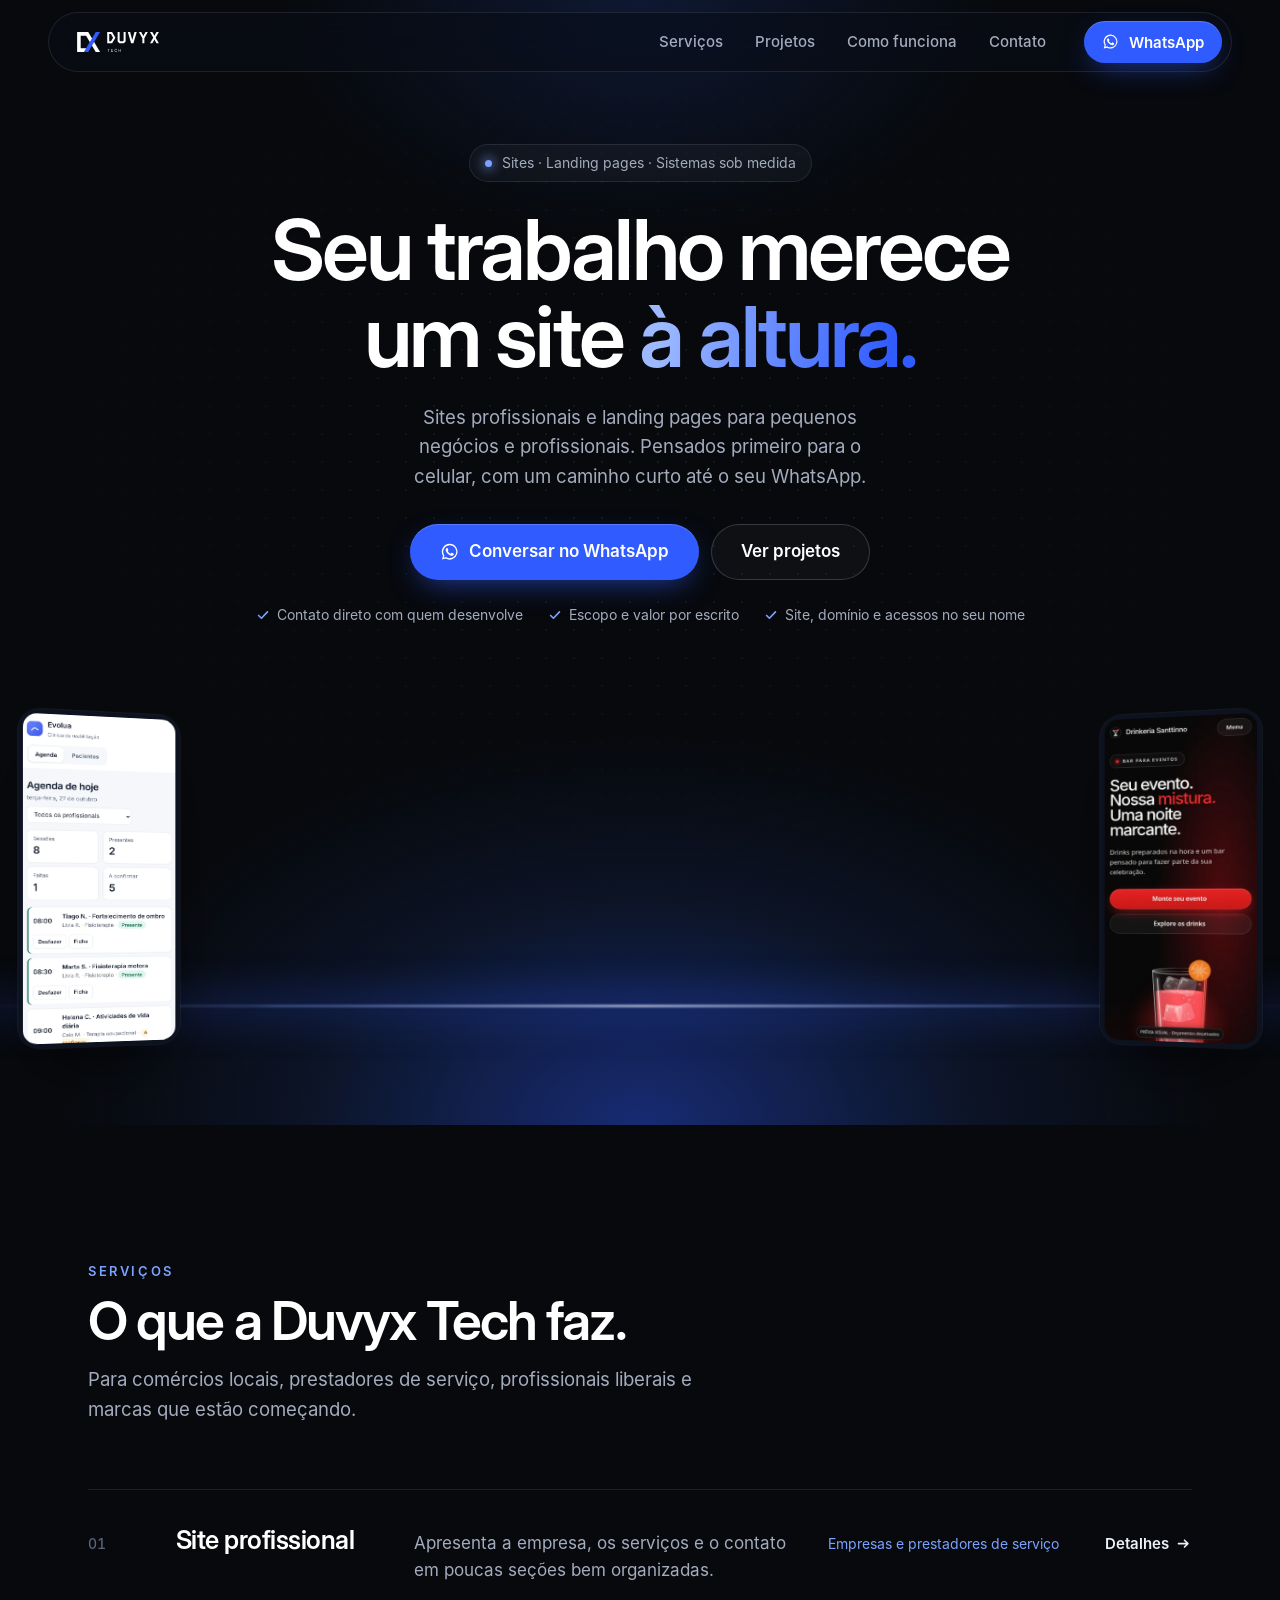
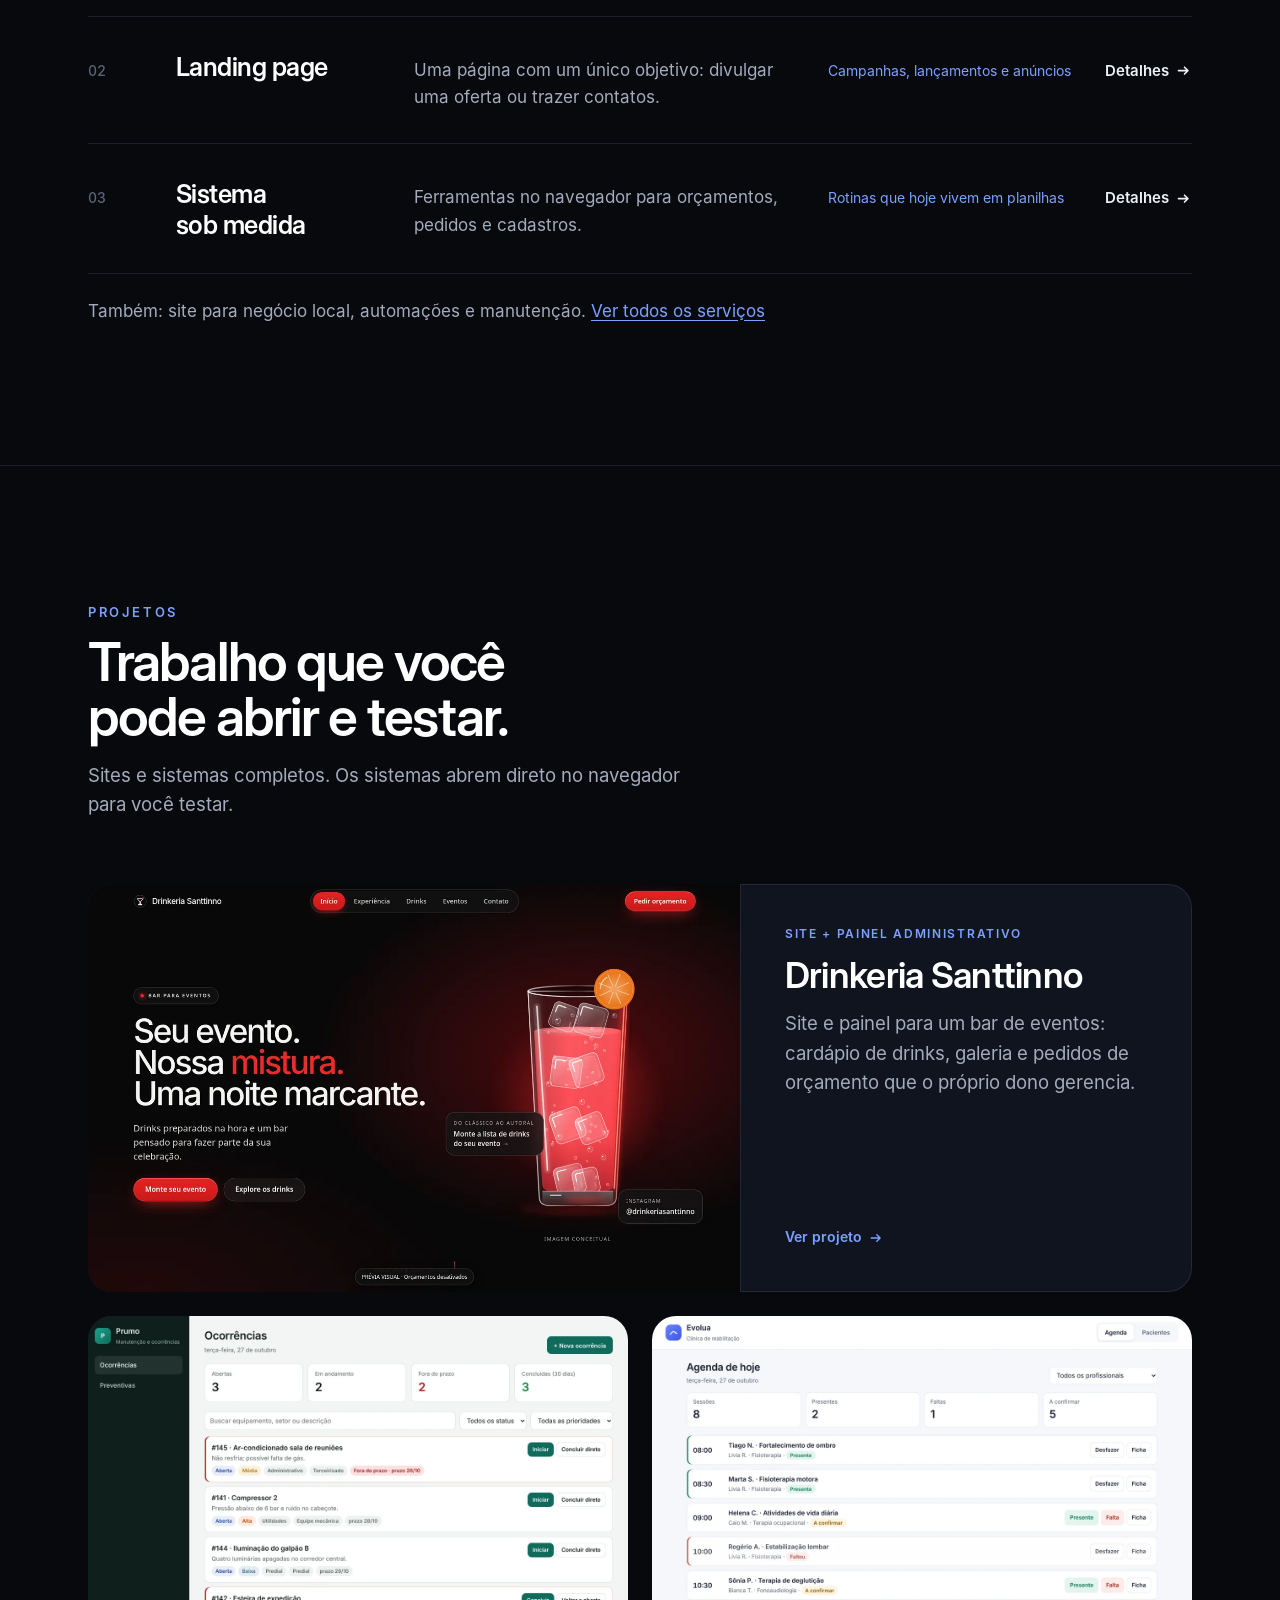
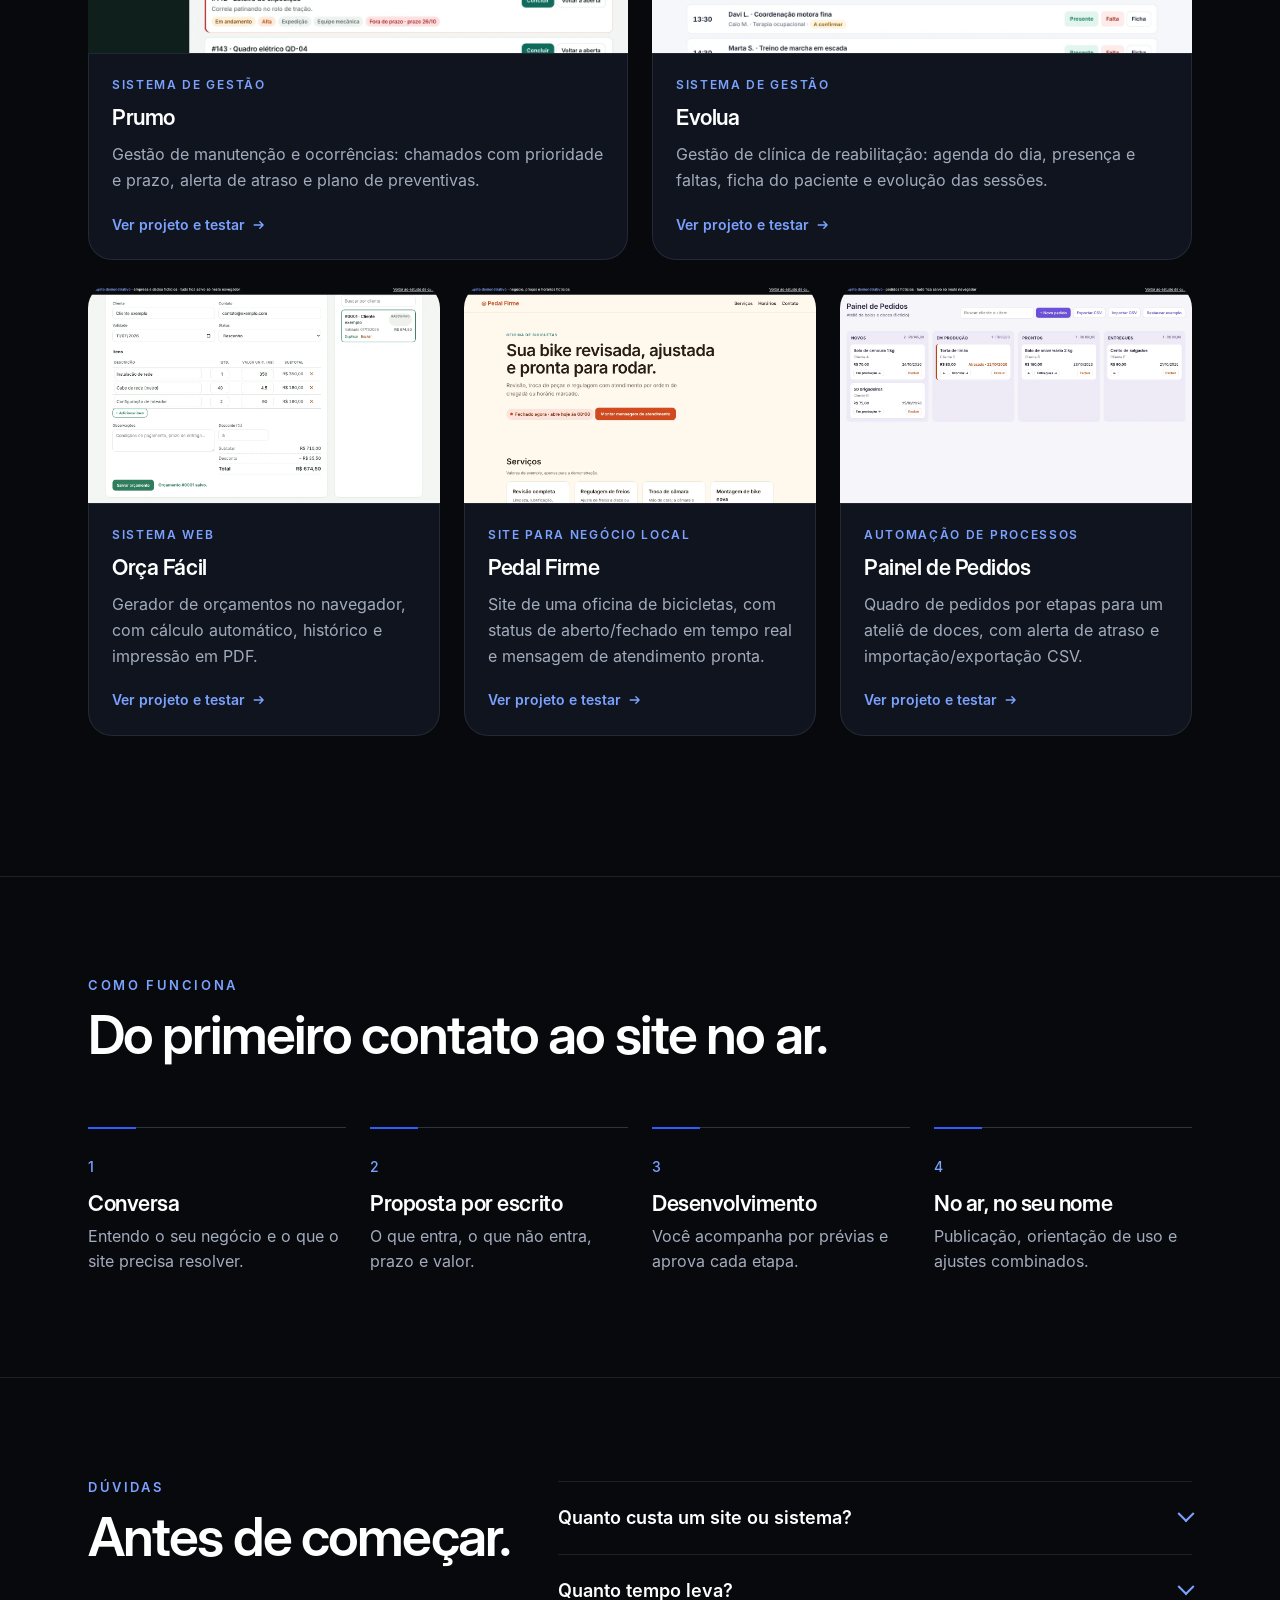
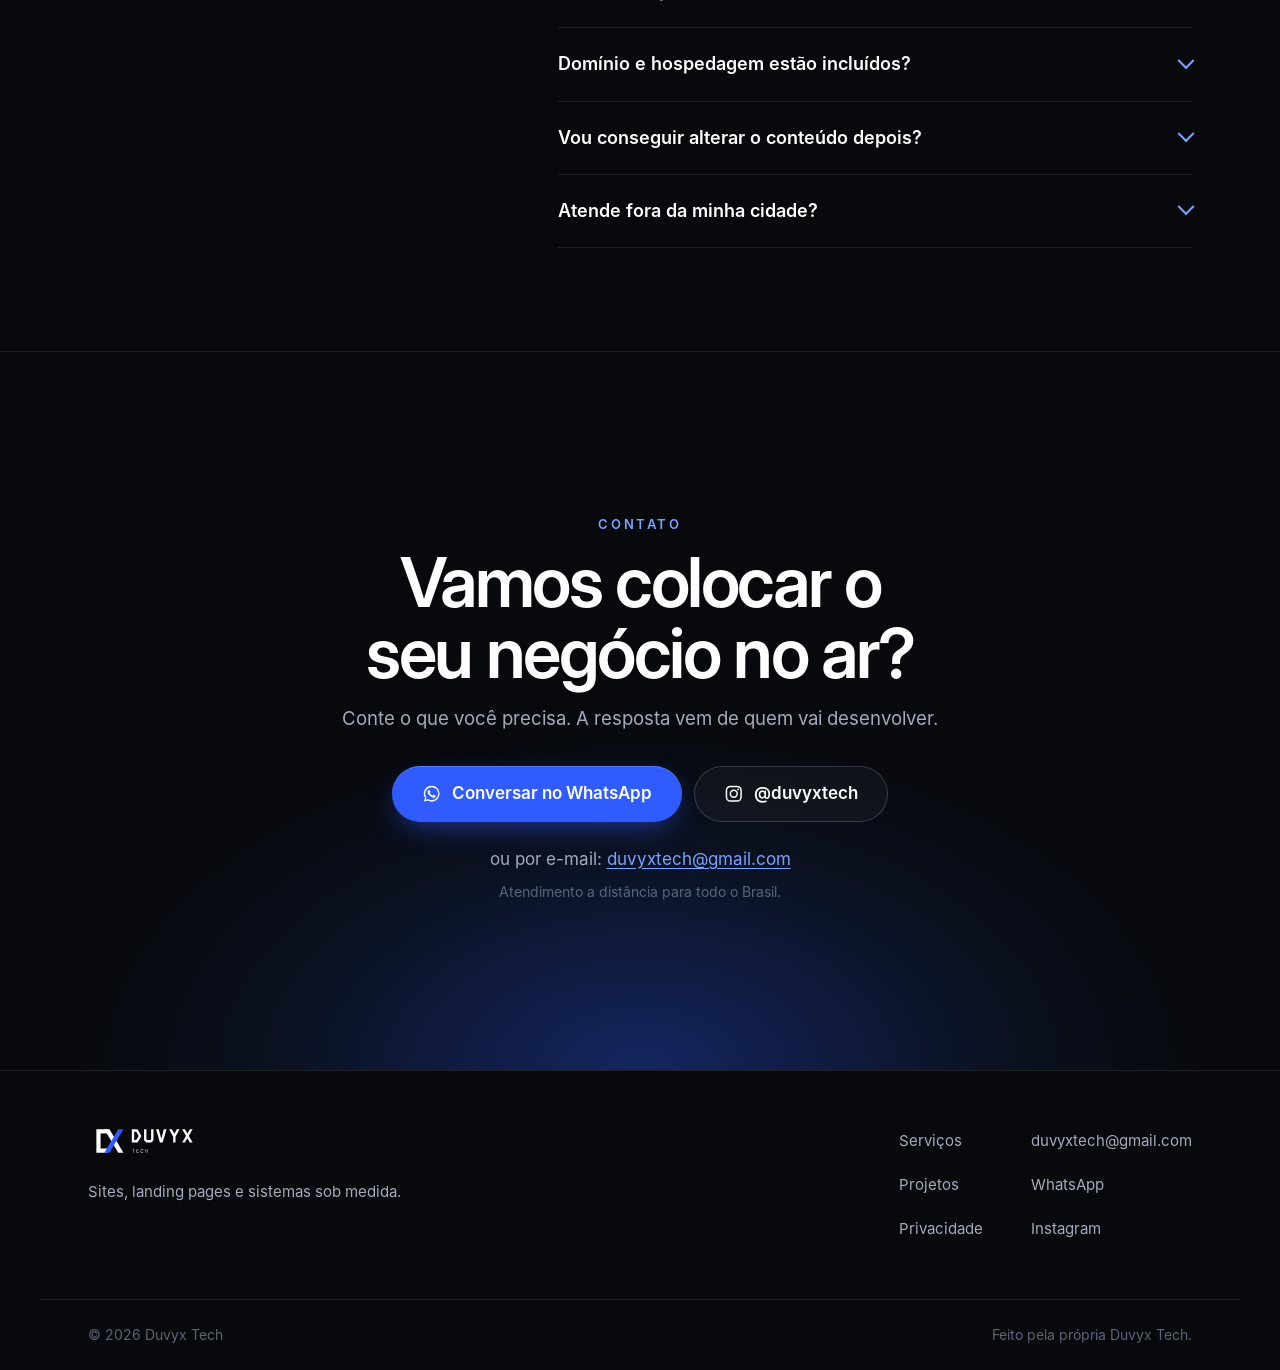
==== commit 65ad9eff: "Usa o domínio próprio duvyxtech.com.br Arquivo CNAME para o GitHub Pages; link canônico, sitemap e i" ====
--- a/index.html
+++ b/index.html
@@ -7,14 +7,14 @@
 <title>Duvyx Tech — Sites, sistemas e soluções digitais sob medida</title>
 <meta name="description" content="A Duvyx Tech desenvolve sites institucionais, landing pages, sistemas web e automações sob medida para pequenos negócios e profissionais.">
 
-<link rel="canonical" href="https://yongdevo-cyber.github.io/duvyx-tech/">
+<link rel="canonical" href="https://duvyxtech.com.br/">
 <meta property="og:type" content="website">
 <meta property="og:locale" content="pt_BR">
 <meta property="og:site_name" content="Duvyx Tech">
 <meta property="og:title" content="Duvyx Tech — Sites, sistemas e soluções digitais sob medida">
 <meta property="og:description" content="A Duvyx Tech desenvolve sites institucionais, landing pages, sistemas web e automações sob medida para pequenos negócios e profissionais.">
-<meta property="og:url" content="https://yongdevo-cyber.github.io/duvyx-tech/">
-<meta property="og:image" content="https://yongdevo-cyber.github.io/duvyx-tech/assets/img/og-duvyx.jpg"><meta property="og:image:width" content="1200"><meta property="og:image:height" content="630">
+<meta property="og:url" content="https://duvyxtech.com.br/">
+<meta property="og:image" content="https://duvyxtech.com.br/assets/img/og-duvyx.jpg"><meta property="og:image:width" content="1200"><meta property="og:image:height" content="630">
 <meta name="twitter:card" content="summary_large_image">
 <meta name="theme-color" content="#07090D">
 <link rel="icon" href="favicon.ico" sizes="48x48">
